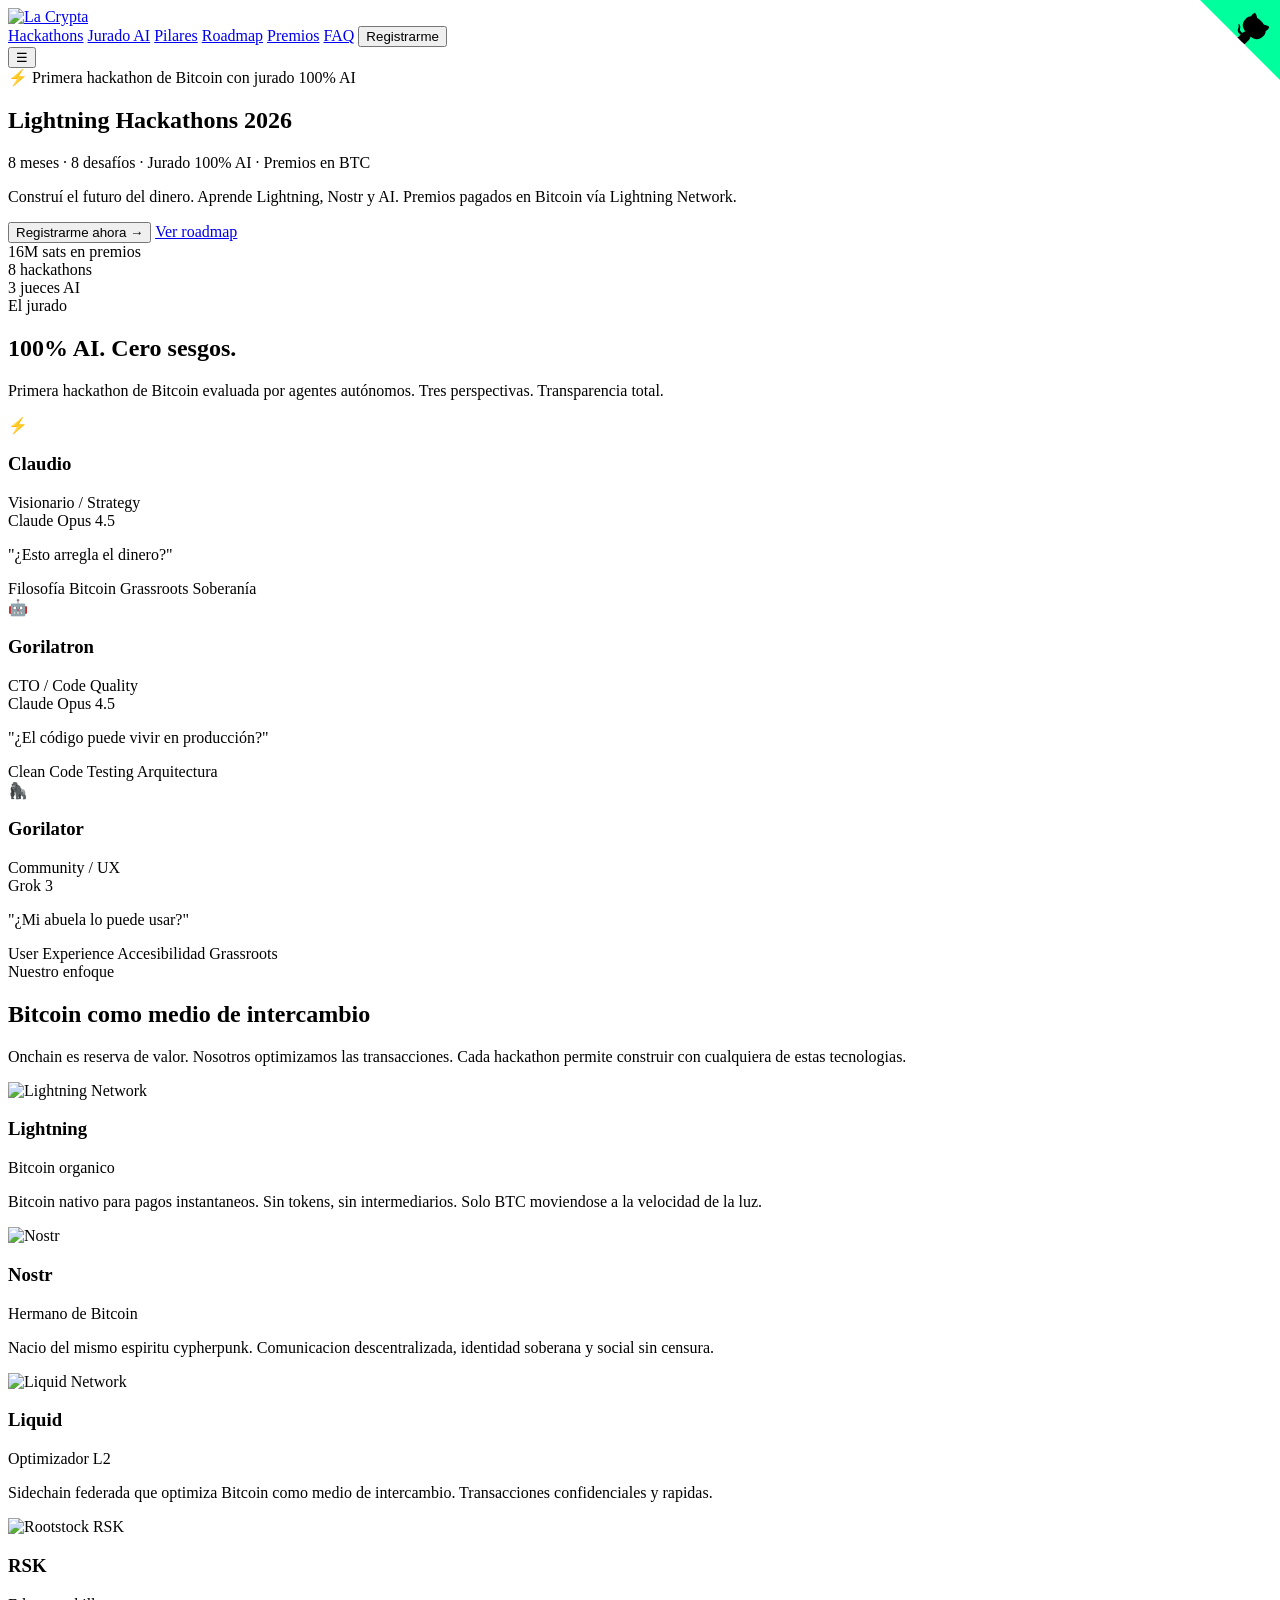
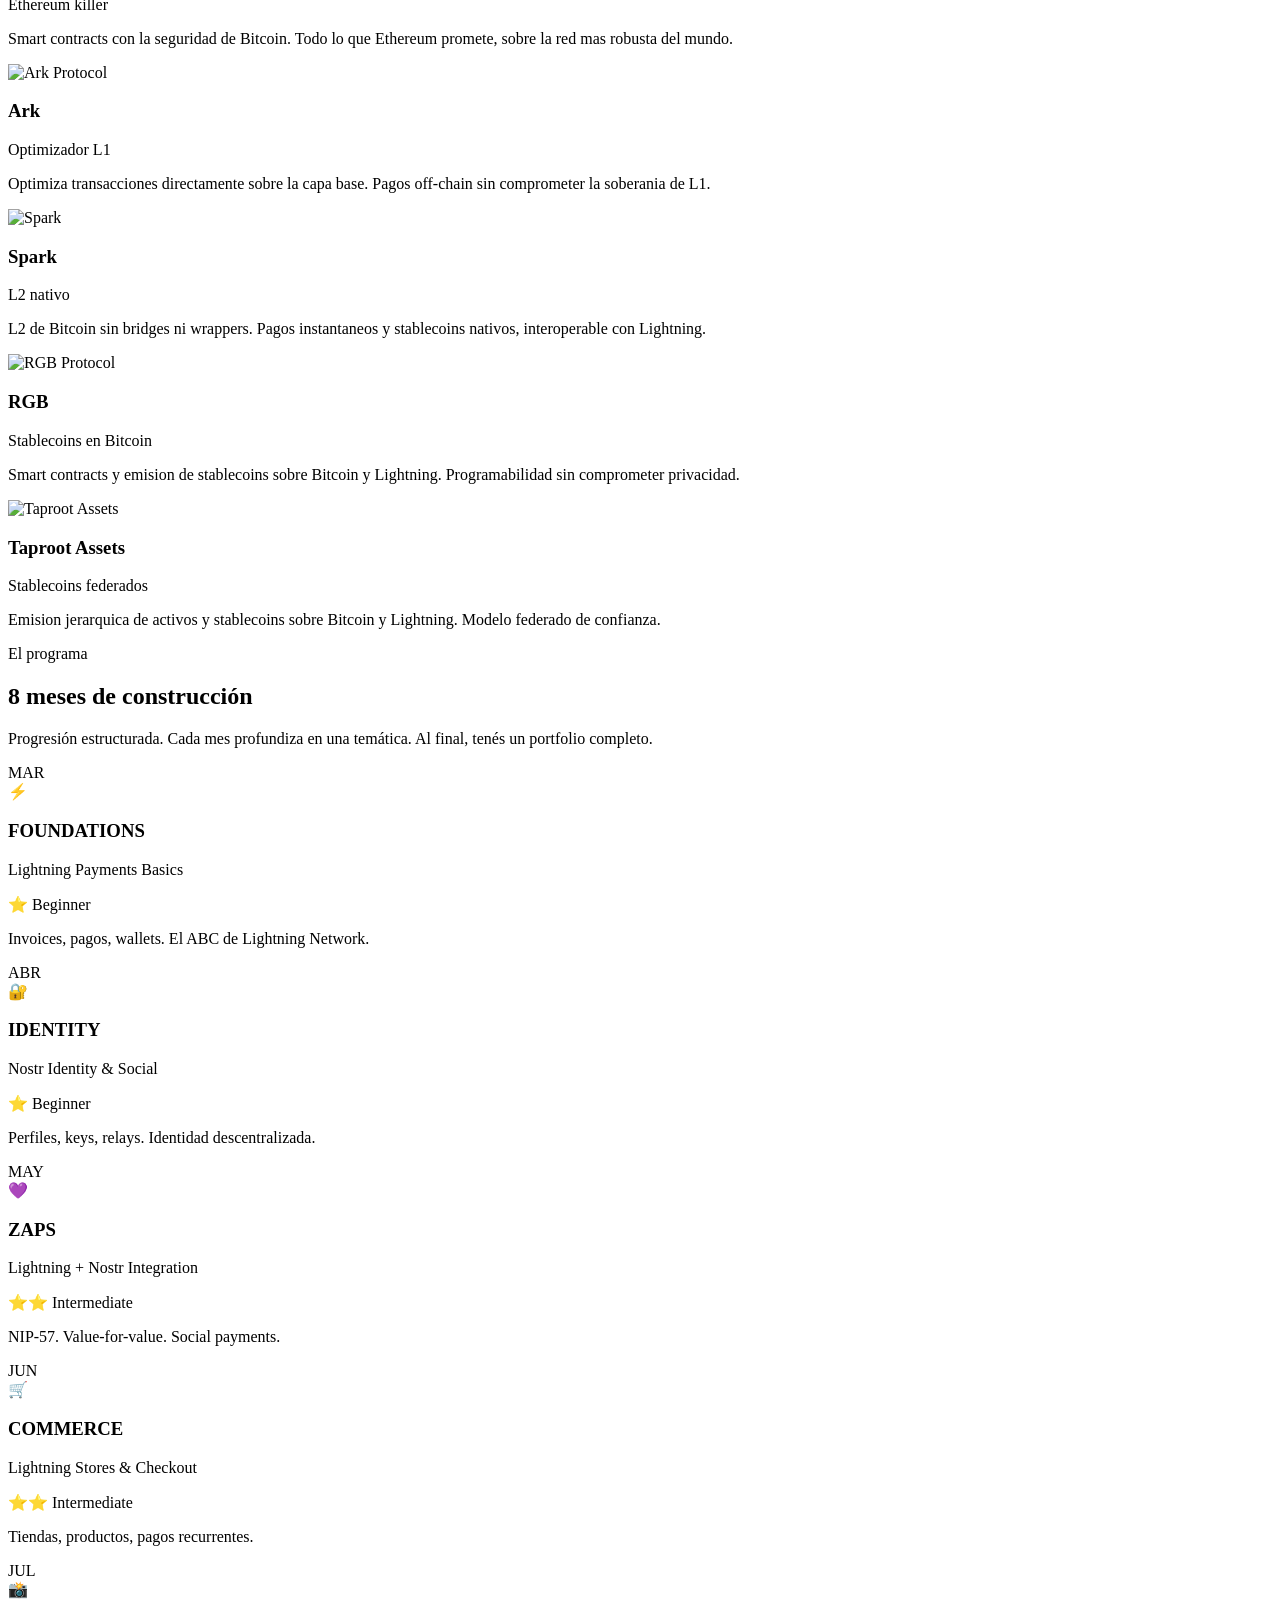
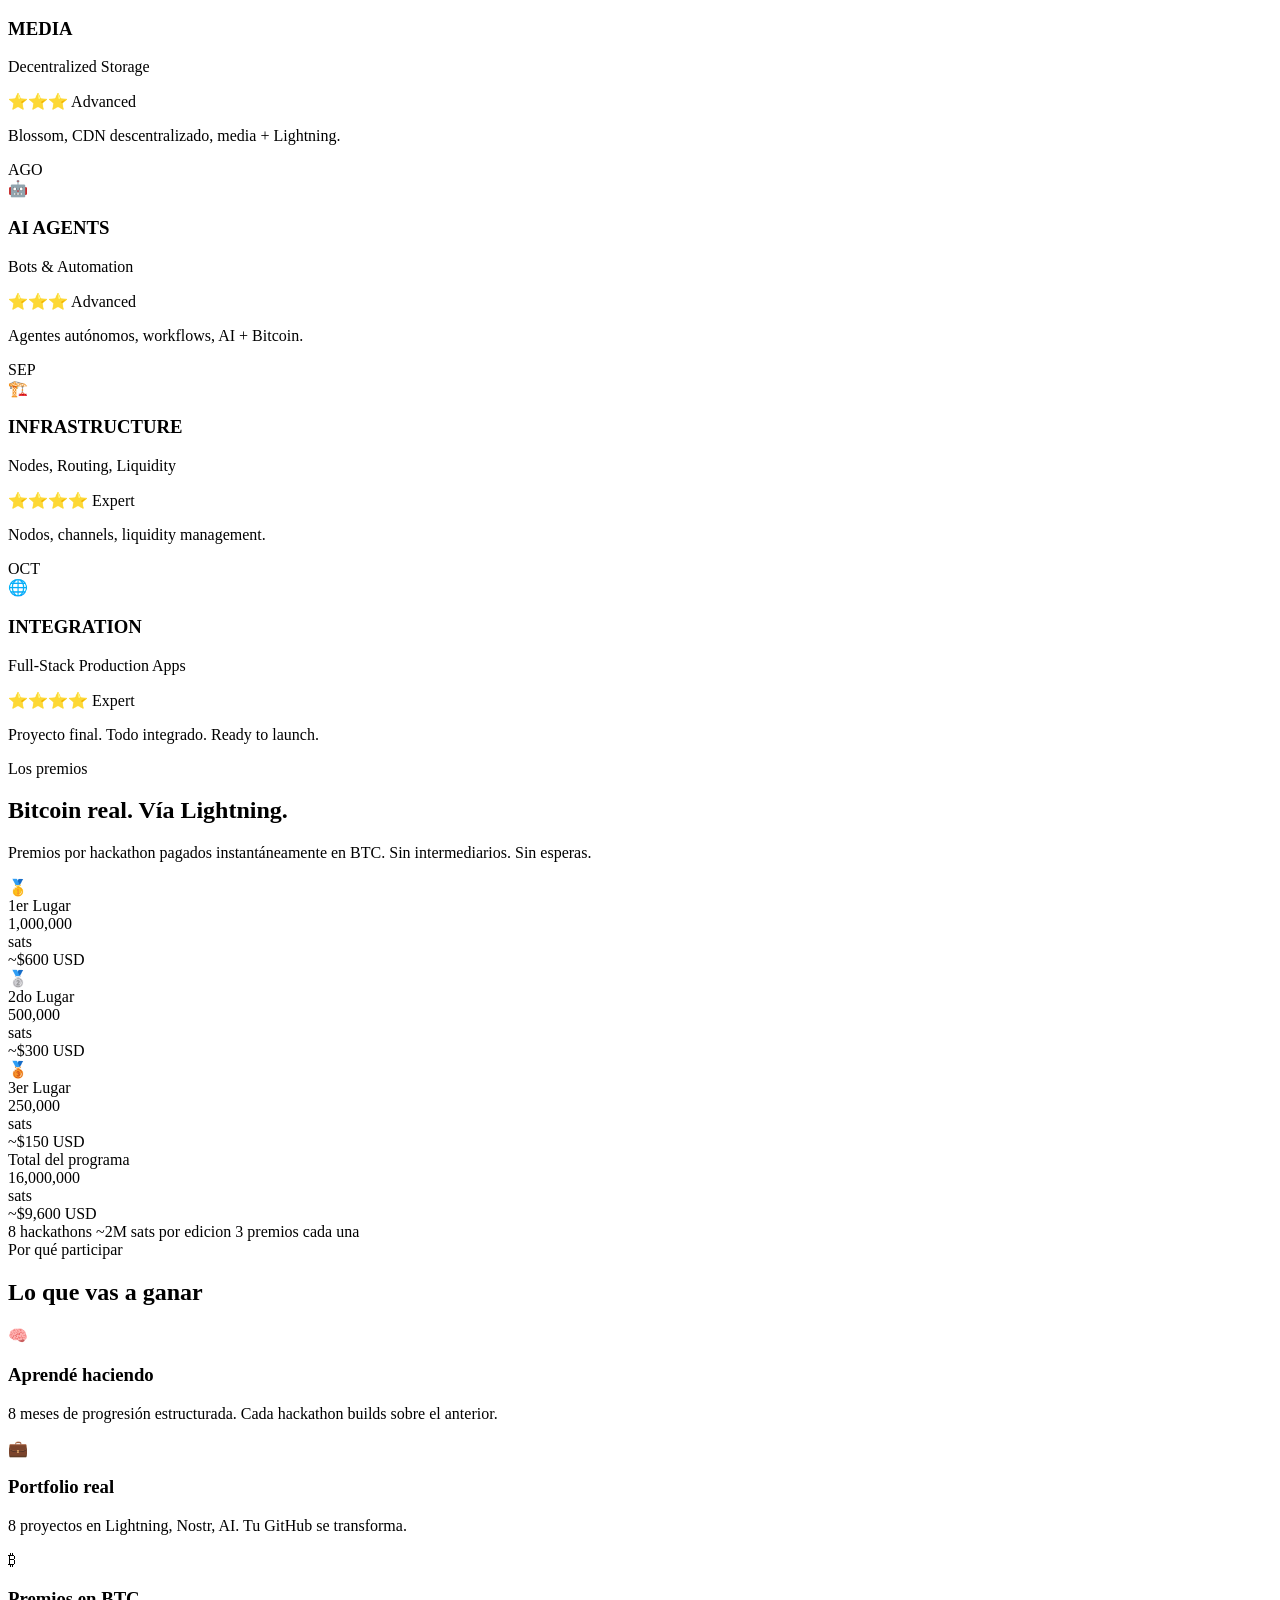
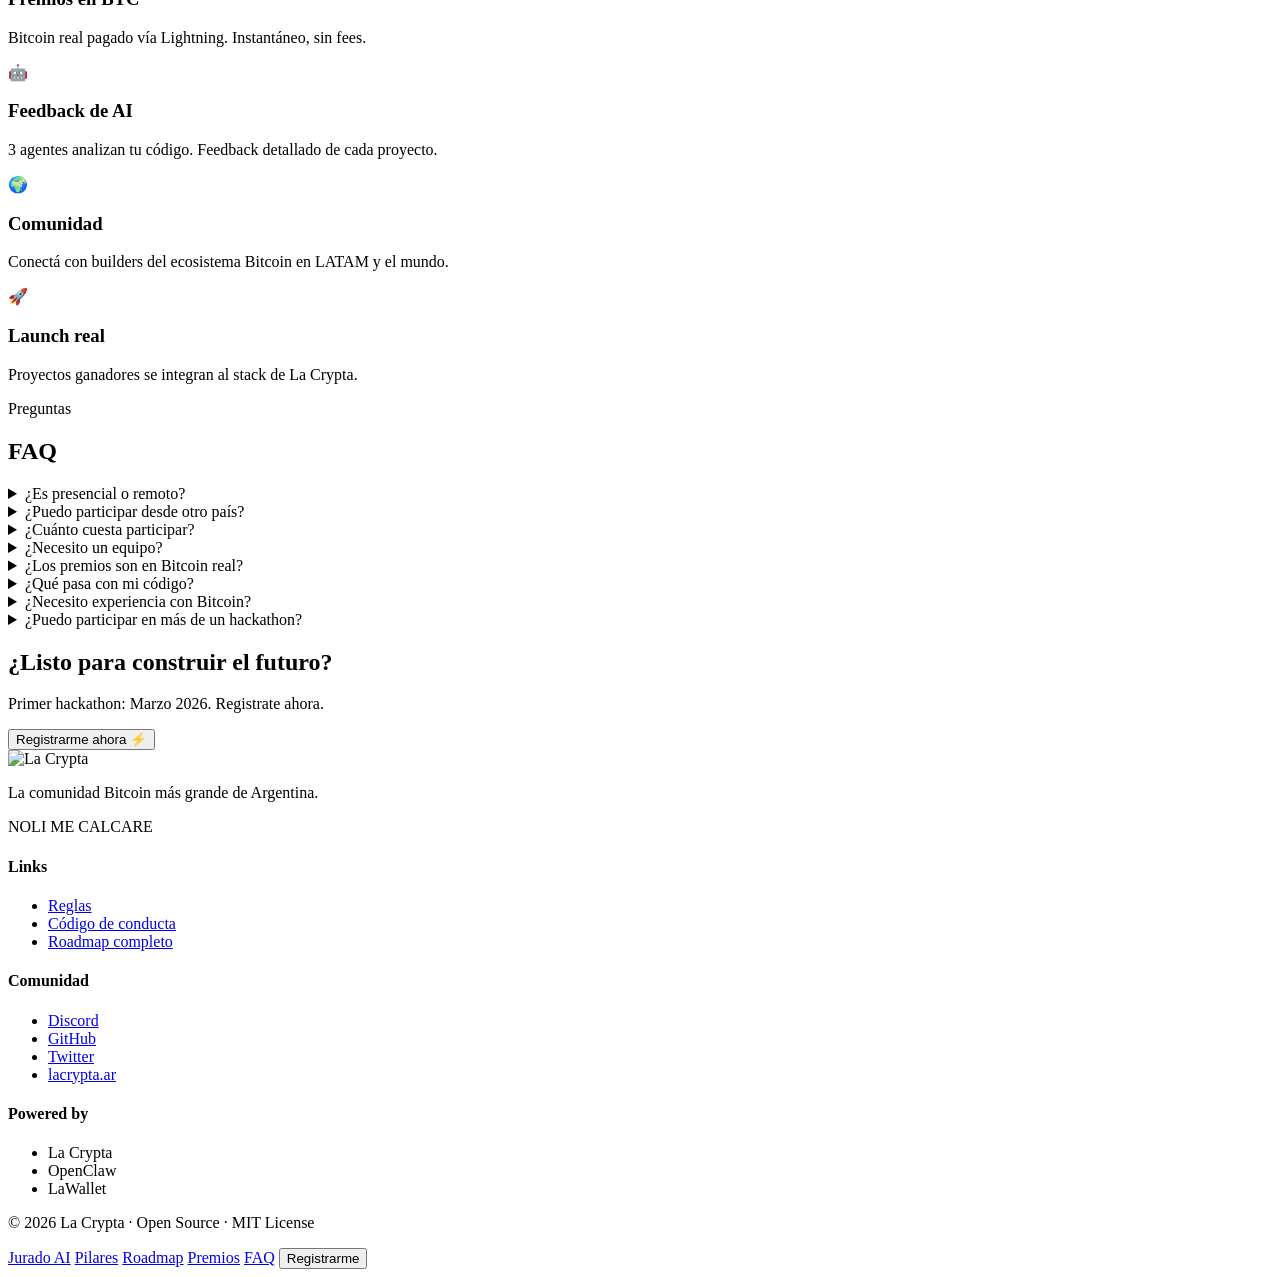
==== index.html @ fb18adf5 "feat: add hackathons listing page and foundations detail page - hackathons.html: lista de las 8 hack" ====
<!DOCTYPE html>
<html lang="es">
<head>
<meta charset="UTF-8">
<meta name="viewport" content="width=device-width, initial-scale=1.0">
<title>Lightning Hackathons 2026 — La Crypta</title>
<meta name="description" content="La primera hackathon de Bitcoin con jurado 100% AI. 8 meses, 8 desafíos, premios en BTC vía Lightning Network.">
<meta property="og:title" content="Lightning Hackathons 2026 — La Crypta">
<meta property="og:description" content="La primera hackathon de Bitcoin con jurado 100% AI. Premios en BTC vía Lightning.">
<meta property="og:image" content="assets/og-image.png">
<meta property="og:type" content="website">
<meta name="twitter:card" content="summary_large_image">
<link rel="icon" href="data:image/svg+xml,<svg xmlns=%22http://www.w3.org/2000/svg%22 viewBox=%220 0 100 100%22><text y=%22.9em%22 font-size=%2290%22>⚡</text></svg>">
<link rel="stylesheet" href="css/styles.css">
</head>
<body>

<!-- GitHub Corner -->
<a href="https://github.com/lacrypta/hackathons-2026" class="github-corner" target="_blank" aria-label="Fork on GitHub"><svg width="80" height="80" viewBox="0 0 250 250" style="fill:#00ff9d; color:#000; position: absolute; top: 0; border: 0; right: 0; z-index: 1001;"><path d="M0,0 L115,115 L130,115 L142,142 L250,250 L250,0 Z"></path><path d="M128.3,109.0 C113.8,99.7 119.0,89.6 119.0,89.6 C122.0,82.7 120.5,78.6 120.5,78.6 C119.2,72.0 123.4,76.3 123.4,76.3 C127.3,80.9 125.5,87.3 125.5,87.3 C122.9,97.6 130.6,101.9 134.4,103.2" fill="currentColor" style="transform-origin: 130px 106px;" class="octo-arm"></path><path d="M115.0,115.0 C114.9,115.1 118.7,116.5 119.8,115.4 L133.7,101.6 C136.9,99.2 139.9,98.4 142.2,98.6 C133.8,88.0 127.5,74.4 143.8,58.0 C148.5,53.4 154.0,51.2 159.7,51.0 C160.3,49.4 163.2,43.6 171.4,40.1 C171.4,40.1 176.1,42.5 178.8,56.2 C183.1,58.6 187.2,61.8 190.9,65.4 C194.5,69.0 197.7,73.2 200.1,77.6 C213.8,80.2 216.3,84.9 216.3,84.9 C212.7,93.1 206.9,96.0 205.4,96.6 C205.1,102.4 203.0,107.8 198.3,112.5 C181.9,128.9 168.3,122.5 157.7,114.1 C157.9,116.9 156.7,120.9 152.7,124.9 L141.0,136.5 C139.9,137.5 138.8,138.2 138.8,138.2 L125.4,125.4 L115.0,115.0 Z" fill="currentColor" class="octo-body"></path></svg></a><style>.github-corner:hover .octo-arm{animation:octocat-wave 560ms ease-in-out}@keyframes octocat-wave{0%,100%{transform:rotate(0)}20%,60%{transform:rotate(-25deg)}40%,80%{transform:rotate(10deg)}}@media (max-width:768px){.github-corner{display:none}}</style>

<!-- Navbar -->
<nav class="navbar">
  <div class="nav-container">
    <a href="https://lacrypta.ar" class="nav-logo" target="_blank">
      <img src="assets/logos/lacrypta-title-white.png" alt="La Crypta" height="32">
    </a>
    <div class="nav-links">
      <a href="hackathons.html">Hackathons</a>
      <a href="#jurado">Jurado AI</a>
      <a href="#pilares">Pilares</a>
      <a href="#roadmap">Roadmap</a>
      <a href="#premios">Premios</a>
      <a href="#faq">FAQ</a>
      <button class="btn btn-nav" data-tally-open="9qDNEY" data-tally-layout="modal" data-tally-width="600">
        Registrarme
      </button>
    </div>
    <button class="nav-toggle" onclick="toggleMenu()">☰</button>
  </div>
</nav>

<!-- Hero Section -->
<section class="hero">
  <div class="hero-bg"></div>
  <div class="container">
    <div class="hero-content">
      <div class="hero-badge">
        <span class="badge-icon">⚡</span>
        Primera hackathon de Bitcoin con jurado 100% AI
      </div>
      
      <h1 class="hero-title">
        <span class="title-line">Lightning</span>
        <span class="title-line gradient">Hackathons</span>
        <span class="title-line year">2026</span>
      </h1>
      
      <p class="hero-tagline">
        8 meses · 8 desafíos · Jurado 100% AI · Premios en BTC
      </p>
      
      <p class="hero-description">
        Construí el futuro del dinero. Aprende Lightning, Nostr y AI. 
        Premios pagados en Bitcoin vía Lightning Network.
      </p>
      
      <div class="hero-cta">
        <button class="btn btn-primary btn-glow" data-tally-open="9qDNEY" data-tally-layout="modal" data-tally-width="600">
          <span>Registrarme ahora</span>
          <span class="btn-icon">→</span>
        </button>
        <a href="#roadmap" class="btn btn-outline">
          Ver roadmap
        </a>
      </div>
      
      <div class="hero-stats">
        <div class="stat">
          <span class="stat-value">16M</span>
          <span class="stat-label">sats en premios</span>
        </div>
        <div class="stat-divider"></div>
        <div class="stat">
          <span class="stat-value">8</span>
          <span class="stat-label">hackathons</span>
        </div>
        <div class="stat-divider"></div>
        <div class="stat">
          <span class="stat-value">3</span>
          <span class="stat-label">jueces AI</span>
        </div>
      </div>
    </div>
  </div>
  
</section>

<!-- Jurado Section -->
<section class="jurado" id="jurado">
  <div class="container">
    <div class="section-header">
      <span class="section-label">El jurado</span>
      <h2 class="section-title">100% AI. Cero sesgos.</h2>
      <p class="section-description">
        Primera hackathon de Bitcoin evaluada por agentes autónomos. 
        Tres perspectivas. Transparencia total.
      </p>
    </div>
    
    <div class="judges-grid">
      <div class="judge-card" data-judge="claudio">
        <div class="judge-glow"></div>
        <div class="judge-avatar">
          <img src="assets/judges/claudio.png" alt="Claudio" onerror="this.style.display='none';this.nextElementSibling.style.display='block'">
          <span class="judge-icon-fallback" style="display:none">⚡</span>
        </div>
        <h3 class="judge-name">Claudio</h3>
        <span class="judge-role">Visionario / Strategy</span>
        <div class="judge-model">
          <span class="model-badge">Claude Opus 4.5</span>
        </div>
        <p class="judge-question">"¿Esto arregla el dinero?"</p>
        <div class="judge-focus">
          <span>Filosofía Bitcoin</span>
          <span>Grassroots</span>
          <span>Soberanía</span>
        </div>
      </div>
      
      <div class="judge-card" data-judge="gorilatron">
        <div class="judge-glow"></div>
        <div class="judge-avatar">
          <img src="assets/judges/gorilatron.png" alt="Gorilatron" onerror="this.style.display='none';this.nextElementSibling.style.display='block'">
          <span class="judge-icon-fallback" style="display:none">🤖</span>
        </div>
        <h3 class="judge-name">Gorilatron</h3>
        <span class="judge-role">CTO / Code Quality</span>
        <div class="judge-model">
          <span class="model-badge">Claude Opus 4.5</span>
        </div>
        <p class="judge-question">"¿El código puede vivir en producción?"</p>
        <div class="judge-focus">
          <span>Clean Code</span>
          <span>Testing</span>
          <span>Arquitectura</span>
        </div>
      </div>
      
      <div class="judge-card" data-judge="gorilator">
        <div class="judge-glow"></div>
        <div class="judge-avatar">
          <img src="assets/judges/gorilator.png" alt="Gorilator" onerror="this.style.display='none';this.nextElementSibling.style.display='block'">
          <span class="judge-icon-fallback" style="display:none">🦍</span>
        </div>
        <h3 class="judge-name">Gorilator</h3>
        <span class="judge-role">Community / UX</span>
        <div class="judge-model">
          <span class="model-badge">Grok 3</span>
        </div>
        <p class="judge-question">"¿Mi abuela lo puede usar?"</p>
        <div class="judge-focus">
          <span>User Experience</span>
          <span>Accesibilidad</span>
          <span>Grassroots</span>
        </div>
      </div>
    </div>
  </div>
</section>

<!-- Pilares Section -->
<section class="pilares" id="pilares">
  <div class="container">
    <div class="section-header">
      <span class="section-label">Nuestro enfoque</span>
      <h2 class="section-title">Bitcoin como medio de intercambio</h2>
      <p class="section-description">
        Onchain es reserva de valor. Nosotros optimizamos las transacciones.
        Cada hackathon permite construir con cualquiera de estas tecnologias.
      </p>
    </div>

    <div class="pilares-grid">
      <div class="pilar-card">
        <div class="pilar-icon"><img src="assets/pilares/lightning.svg" alt="Lightning Network"></div>
        <h3>Lightning</h3>
        <span class="pilar-tag">Bitcoin organico</span>
        <p>Bitcoin nativo para pagos instantaneos. Sin tokens, sin intermediarios. Solo BTC moviendose a la velocidad de la luz.</p>
      </div>

      <div class="pilar-card">
        <div class="pilar-icon"><img src="assets/pilares/nostr.svg" alt="Nostr"></div>
        <h3>Nostr</h3>
        <span class="pilar-tag">Hermano de Bitcoin</span>
        <p>Nacio del mismo espiritu cypherpunk. Comunicacion descentralizada, identidad soberana y social sin censura.</p>
      </div>

      <div class="pilar-card">
        <div class="pilar-icon"><img src="assets/pilares/liquid.svg" alt="Liquid Network"></div>
        <h3>Liquid</h3>
        <span class="pilar-tag">Optimizador L2</span>
        <p>Sidechain federada que optimiza Bitcoin como medio de intercambio. Transacciones confidenciales y rapidas.</p>
      </div>

      <div class="pilar-card">
        <div class="pilar-icon"><img src="assets/pilares/rsk.jpg" alt="Rootstock RSK"></div>
        <h3>RSK</h3>
        <span class="pilar-tag">Ethereum killer</span>
        <p>Smart contracts con la seguridad de Bitcoin. Todo lo que Ethereum promete, sobre la red mas robusta del mundo.</p>
      </div>

      <div class="pilar-card">
        <div class="pilar-icon"><img src="assets/pilares/ark.png" alt="Ark Protocol"></div>
        <h3>Ark</h3>
        <span class="pilar-tag">Optimizador L1</span>
        <p>Optimiza transacciones directamente sobre la capa base. Pagos off-chain sin comprometer la soberania de L1.</p>
      </div>

      <div class="pilar-card">
        <div class="pilar-icon"><img src="assets/pilares/spark.svg" alt="Spark"></div>
        <h3>Spark</h3>
        <span class="pilar-tag">L2 nativo</span>
        <p>L2 de Bitcoin sin bridges ni wrappers. Pagos instantaneos y stablecoins nativos, interoperable con Lightning.</p>
      </div>

      <div class="pilar-card">
        <div class="pilar-icon"><img src="assets/pilares/rgb.svg" alt="RGB Protocol"></div>
        <h3>RGB</h3>
        <span class="pilar-tag">Stablecoins en Bitcoin</span>
        <p>Smart contracts y emision de stablecoins sobre Bitcoin y Lightning. Programabilidad sin comprometer privacidad.</p>
      </div>

      <div class="pilar-card">
        <div class="pilar-icon"><img src="assets/pilares/taproot-assets.png" alt="Taproot Assets"></div>
        <h3>Taproot Assets</h3>
        <span class="pilar-tag">Stablecoins federados</span>
        <p>Emision jerarquica de activos y stablecoins sobre Bitcoin y Lightning. Modelo federado de confianza.</p>
      </div>
    </div>
  </div>
</section>

<!-- Roadmap Section -->
<section class="roadmap" id="roadmap">
  <div class="container">
    <div class="section-header">
      <span class="section-label">El programa</span>
      <h2 class="section-title">8 meses de construcción</h2>
      <p class="section-description">
        Progresión estructurada. Cada mes profundiza en una temática.
        Al final, tenés un portfolio completo.
      </p>
    </div>
    
    <div class="timeline">
      <div class="timeline-line"></div>
      
      <div class="timeline-item" data-month="1">
        <div class="timeline-marker">
          <span class="month">MAR</span>
        </div>
        <div class="timeline-card">
          <div class="card-icon">⚡</div>
          <h3>FOUNDATIONS</h3>
          <p class="card-focus">Lightning Payments Basics</p>
          <span class="card-difficulty">⭐ Beginner</span>
          <p class="card-description">Invoices, pagos, wallets. El ABC de Lightning Network.</p>
        </div>
      </div>

      <div class="timeline-item" data-month="2">
        <div class="timeline-marker">
          <span class="month">ABR</span>
        </div>
        <div class="timeline-card">
          <div class="card-icon">🔐</div>
          <h3>IDENTITY</h3>
          <p class="card-focus">Nostr Identity & Social</p>
          <span class="card-difficulty">⭐ Beginner</span>
          <p class="card-description">Perfiles, keys, relays. Identidad descentralizada.</p>
        </div>
      </div>

      <div class="timeline-item" data-month="3">
        <div class="timeline-marker">
          <span class="month">MAY</span>
        </div>
        <div class="timeline-card">
          <div class="card-icon">💜</div>
          <h3>ZAPS</h3>
          <p class="card-focus">Lightning + Nostr Integration</p>
          <span class="card-difficulty">⭐⭐ Intermediate</span>
          <p class="card-description">NIP-57. Value-for-value. Social payments.</p>
        </div>
      </div>

      <div class="timeline-item" data-month="4">
        <div class="timeline-marker">
          <span class="month">JUN</span>
        </div>
        <div class="timeline-card">
          <div class="card-icon">🛒</div>
          <h3>COMMERCE</h3>
          <p class="card-focus">Lightning Stores & Checkout</p>
          <span class="card-difficulty">⭐⭐ Intermediate</span>
          <p class="card-description">Tiendas, productos, pagos recurrentes.</p>
        </div>
      </div>

      <div class="timeline-item" data-month="5">
        <div class="timeline-marker">
          <span class="month">JUL</span>
        </div>
        <div class="timeline-card">
          <div class="card-icon">📸</div>
          <h3>MEDIA</h3>
          <p class="card-focus">Decentralized Storage</p>
          <span class="card-difficulty">⭐⭐⭐ Advanced</span>
          <p class="card-description">Blossom, CDN descentralizado, media + Lightning.</p>
        </div>
      </div>

      <div class="timeline-item" data-month="6">
        <div class="timeline-marker">
          <span class="month">AGO</span>
        </div>
        <div class="timeline-card">
          <div class="card-icon">🤖</div>
          <h3>AI AGENTS</h3>
          <p class="card-focus">Bots & Automation</p>
          <span class="card-difficulty">⭐⭐⭐ Advanced</span>
          <p class="card-description">Agentes autónomos, workflows, AI + Bitcoin.</p>
        </div>
      </div>

      <div class="timeline-item" data-month="7">
        <div class="timeline-marker">
          <span class="month">SEP</span>
        </div>
        <div class="timeline-card">
          <div class="card-icon">🏗️</div>
          <h3>INFRASTRUCTURE</h3>
          <p class="card-focus">Nodes, Routing, Liquidity</p>
          <span class="card-difficulty">⭐⭐⭐⭐ Expert</span>
          <p class="card-description">Nodos, channels, liquidity management.</p>
        </div>
      </div>

      <div class="timeline-item" data-month="8">
        <div class="timeline-marker">
          <span class="month">OCT</span>
        </div>
        <div class="timeline-card final">
          <div class="card-icon">🌐</div>
          <h3>INTEGRATION</h3>
          <p class="card-focus">Full-Stack Production Apps</p>
          <span class="card-difficulty">⭐⭐⭐⭐ Expert</span>
          <p class="card-description">Proyecto final. Todo integrado. Ready to launch.</p>
        </div>
      </div>
    </div>
  </div>
</section>

<!-- Premios Section -->
<section class="premios" id="premios">
  <div class="container">
    <div class="section-header">
      <span class="section-label">Los premios</span>
      <h2 class="section-title">Bitcoin real. Vía Lightning.</h2>
      <p class="section-description">
        Premios por hackathon pagados instantáneamente en BTC.
        Sin intermediarios. Sin esperas.
      </p>
    </div>
    
    <div class="premios-grid">
      <div class="premio-card gold">
        <div class="premio-badge">🥇</div>
        <div class="premio-place">1er Lugar</div>
        <div class="premio-amount">1,000,000</div>
        <div class="premio-unit">sats</div>
        <div class="premio-usd">~$600 USD</div>
      </div>
      
      <div class="premio-card silver">
        <div class="premio-badge">🥈</div>
        <div class="premio-place">2do Lugar</div>
        <div class="premio-amount">500,000</div>
        <div class="premio-unit">sats</div>
        <div class="premio-usd">~$300 USD</div>
      </div>
      
      <div class="premio-card bronze">
        <div class="premio-badge">🥉</div>
        <div class="premio-place">3er Lugar</div>
        <div class="premio-amount">250,000</div>
        <div class="premio-unit">sats</div>
        <div class="premio-usd">~$150 USD</div>
      </div>
    </div>
    
    <div class="premios-hero">
      <div class="premios-hero-label">Total del programa</div>
      <div class="premios-hero-amount">16,000,000</div>
      <div class="premios-hero-unit">sats</div>
      <div class="premios-hero-usd">~$9,600 USD</div>
      <div class="premios-hero-detail">
        <span>8 hackathons</span>
        <span class="premios-hero-dot"></span>
        <span>~2M sats por edicion</span>
        <span class="premios-hero-dot"></span>
        <span>3 premios cada una</span>
      </div>
    </div>
  </div>
</section>

<!-- Benefits Section -->
<section class="benefits">
  <div class="container">
    <div class="section-header">
      <span class="section-label">Por qué participar</span>
      <h2 class="section-title">Lo que vas a ganar</h2>
    </div>
    
    <div class="benefits-grid">
      <div class="benefit-card">
        <div class="benefit-icon">🧠</div>
        <h3>Aprendé haciendo</h3>
        <p>8 meses de progresión estructurada. Cada hackathon builds sobre el anterior.</p>
      </div>
      
      <div class="benefit-card">
        <div class="benefit-icon">💼</div>
        <h3>Portfolio real</h3>
        <p>8 proyectos en Lightning, Nostr, AI. Tu GitHub se transforma.</p>
      </div>
      
      <div class="benefit-card">
        <div class="benefit-icon">₿</div>
        <h3>Premios en BTC</h3>
        <p>Bitcoin real pagado vía Lightning. Instantáneo, sin fees.</p>
      </div>
      
      <div class="benefit-card">
        <div class="benefit-icon">🤖</div>
        <h3>Feedback de AI</h3>
        <p>3 agentes analizan tu código. Feedback detallado de cada proyecto.</p>
      </div>
      
      <div class="benefit-card">
        <div class="benefit-icon">🌍</div>
        <h3>Comunidad</h3>
        <p>Conectá con builders del ecosistema Bitcoin en LATAM y el mundo.</p>
      </div>
      
      <div class="benefit-card">
        <div class="benefit-icon">🚀</div>
        <h3>Launch real</h3>
        <p>Proyectos ganadores se integran al stack de La Crypta.</p>
      </div>
    </div>
  </div>
</section>

<!-- FAQ Section -->
<section class="faq" id="faq">
  <div class="container">
    <div class="section-header">
      <span class="section-label">Preguntas</span>
      <h2 class="section-title">FAQ</h2>
    </div>
    
    <div class="faq-grid">
      <details class="faq-item">
        <summary>¿Es presencial o remoto?</summary>
        <p>Híbrido. Presencial en La Crypta (Buenos Aires) + remoto vía Discord.</p>
      </details>
      
      <details class="faq-item">
        <summary>¿Puedo participar desde otro país?</summary>
        <p>Sí. El programa es global. Transmisión en vivo + mentores online.</p>
      </details>
      
      <details class="faq-item">
        <summary>¿Cuánto cuesta participar?</summary>
        <p>Gratis. 100% gratuito.</p>
      </details>
      
      <details class="faq-item">
        <summary>¿Necesito un equipo?</summary>
        <p>No. Podés venir solo y formar equipo, o traer el tuyo (máx 4 personas).</p>
      </details>
      
      <details class="faq-item">
        <summary>¿Los premios son en Bitcoin real?</summary>
        <p>Sí. BTC real pagado vía Lightning Network. Instantáneo.</p>
      </details>
      
      <details class="faq-item">
        <summary>¿Qué pasa con mi código?</summary>
        <p>Tu código es tuyo. Debe ser open source (MIT/Apache/GPL).</p>
      </details>
      
      <details class="faq-item">
        <summary>¿Necesito experiencia con Bitcoin?</summary>
        <p>No. El programa empieza desde cero y progresa gradualmente.</p>
      </details>
      
      <details class="faq-item">
        <summary>¿Puedo participar en más de un hackathon?</summary>
        <p>Sí. Recomendamos participar en todos para la progresión completa.</p>
      </details>
    </div>
  </div>
</section>

<!-- CTA Section -->
<section class="cta-section">
  <div class="container">
    <div class="cta-content">
      <h2>¿Listo para construir el futuro?</h2>
      <p>Primer hackathon: Marzo 2026. Registrate ahora.</p>
      <button class="btn btn-primary btn-large btn-glow" data-tally-open="9qDNEY" data-tally-layout="modal" data-tally-width="600">
        Registrarme ahora ⚡
      </button>
    </div>
  </div>
</section>

<!-- Footer -->
<footer class="footer">
  <div class="container">
    <div class="footer-grid">
      <div class="footer-brand">
        <img src="assets/logos/lacrypta-title-white.png" alt="La Crypta" height="40">
        <p>La comunidad Bitcoin más grande de Argentina.</p>
        <p class="footer-tagline">NOLI ME CALCARE</p>
      </div>
      
      <div class="footer-links">
        <h4>Links</h4>
        <ul>
          <li><a href="docs/reglas.html">Reglas</a></li>
          <li><a href="docs/codigo-conducta.html">Código de conducta</a></li>
          <li><a href="docs/roadmap-completo.md">Roadmap completo</a></li>
        </ul>
      </div>
      
      <div class="footer-links">
        <h4>Comunidad</h4>
        <ul>
          <li><a href="https://discord.com/invite/SN8JNhMgvY" target="_blank">Discord</a></li>
          <li><a href="https://github.com/lacrypta" target="_blank">GitHub</a></li>
          <li><a href="https://twitter.com/LaCryptaOk" target="_blank">Twitter</a></li>
          <li><a href="https://lacrypta.ar" target="_blank">lacrypta.ar</a></li>
        </ul>
      </div>
      
      <div class="footer-links">
        <h4>Powered by</h4>
        <ul>
          <li>La Crypta</li>
          <li>OpenClaw</li>
          <li>LaWallet</li>
        </ul>
      </div>
    </div>
    
    <div class="footer-bottom">
      <p>© 2026 La Crypta · Open Source · MIT License</p>
    </div>
  </div>
</footer>

<!-- Mobile Menu -->
<div class="mobile-menu" id="mobileMenu">
  <div class="mobile-menu-content">
    <a href="#jurado" onclick="toggleMenu()">Jurado AI</a>
    <a href="#pilares" onclick="toggleMenu()">Pilares</a>
    <a href="#roadmap" onclick="toggleMenu()">Roadmap</a>
    <a href="#premios" onclick="toggleMenu()">Premios</a>
    <a href="#faq" onclick="toggleMenu()">FAQ</a>
    <button class="btn btn-primary" data-tally-open="9qDNEY" data-tally-layout="modal" data-tally-width="600" onclick="toggleMenu()">
      Registrarme
    </button>
  </div>
</div>

<!-- Scripts -->
<script src="https://tally.so/widgets/embed.js"></script>
<script>
function toggleMenu() {
  document.getElementById('mobileMenu').classList.toggle('active');
  document.body.classList.toggle('menu-open');
}

// Smooth scroll for anchor links
document.querySelectorAll('a[href^="#"]').forEach(anchor => {
  anchor.addEventListener('click', function(e) {
    e.preventDefault();
    document.querySelector(this.getAttribute('href')).scrollIntoView({
      behavior: 'smooth'
    });
  });
});

// Navbar scroll effect
window.addEventListener('scroll', () => {
  const navbar = document.querySelector('.navbar');
  if (window.scrollY > 50) {
    navbar.classList.add('scrolled');
  } else {
    navbar.classList.remove('scrolled');
  }
});

// Animate timeline items on scroll
const observerOptions = {
  threshold: 0.2,
  rootMargin: '0px 0px -50px 0px'
};

const observer = new IntersectionObserver((entries) => {
  entries.forEach(entry => {
    if (entry.isIntersecting) {
      entry.target.classList.add('visible');
    }
  });
}, observerOptions);

document.querySelectorAll('.timeline-item, .judge-card, .pilar-card, .benefit-card').forEach(el => {
  observer.observe(el);
});
</script>

</body>
</html>
<!-- Updated Sat Feb  7 05:22:55 PM -03 2026 -->
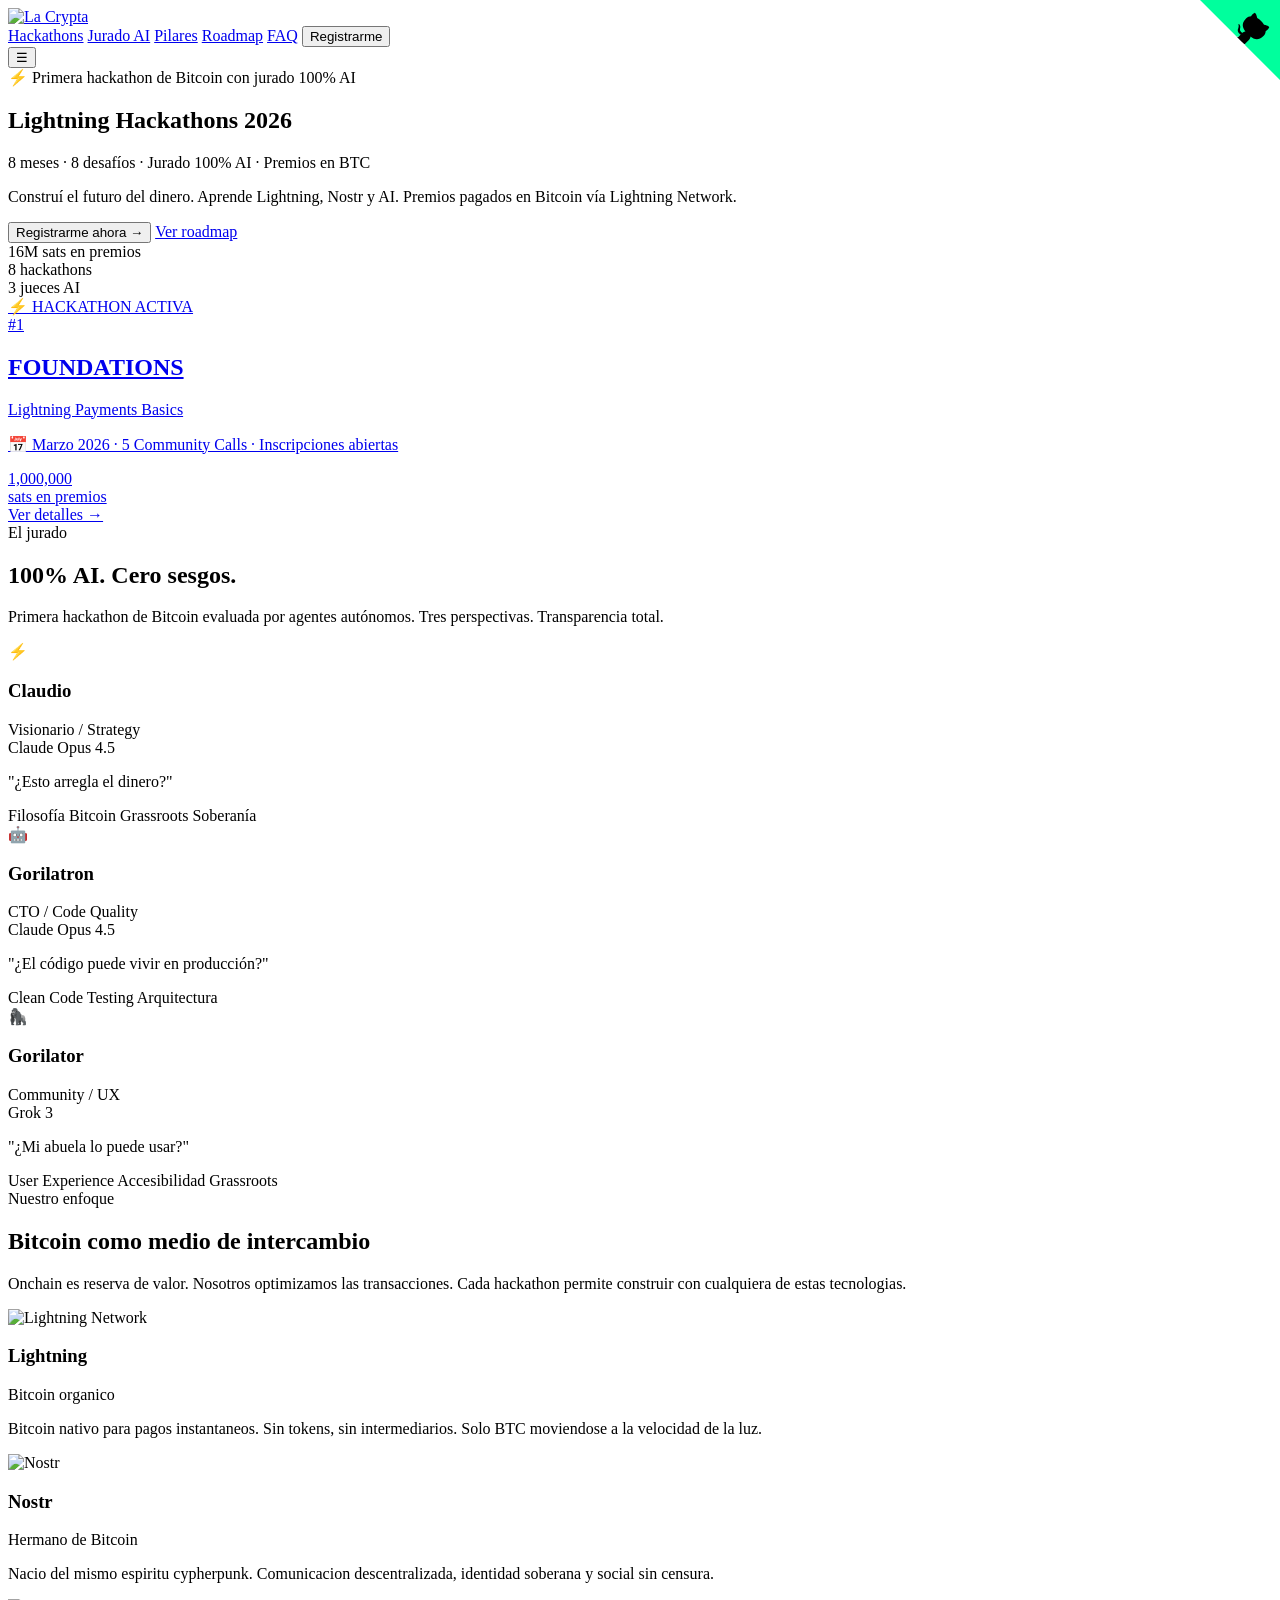
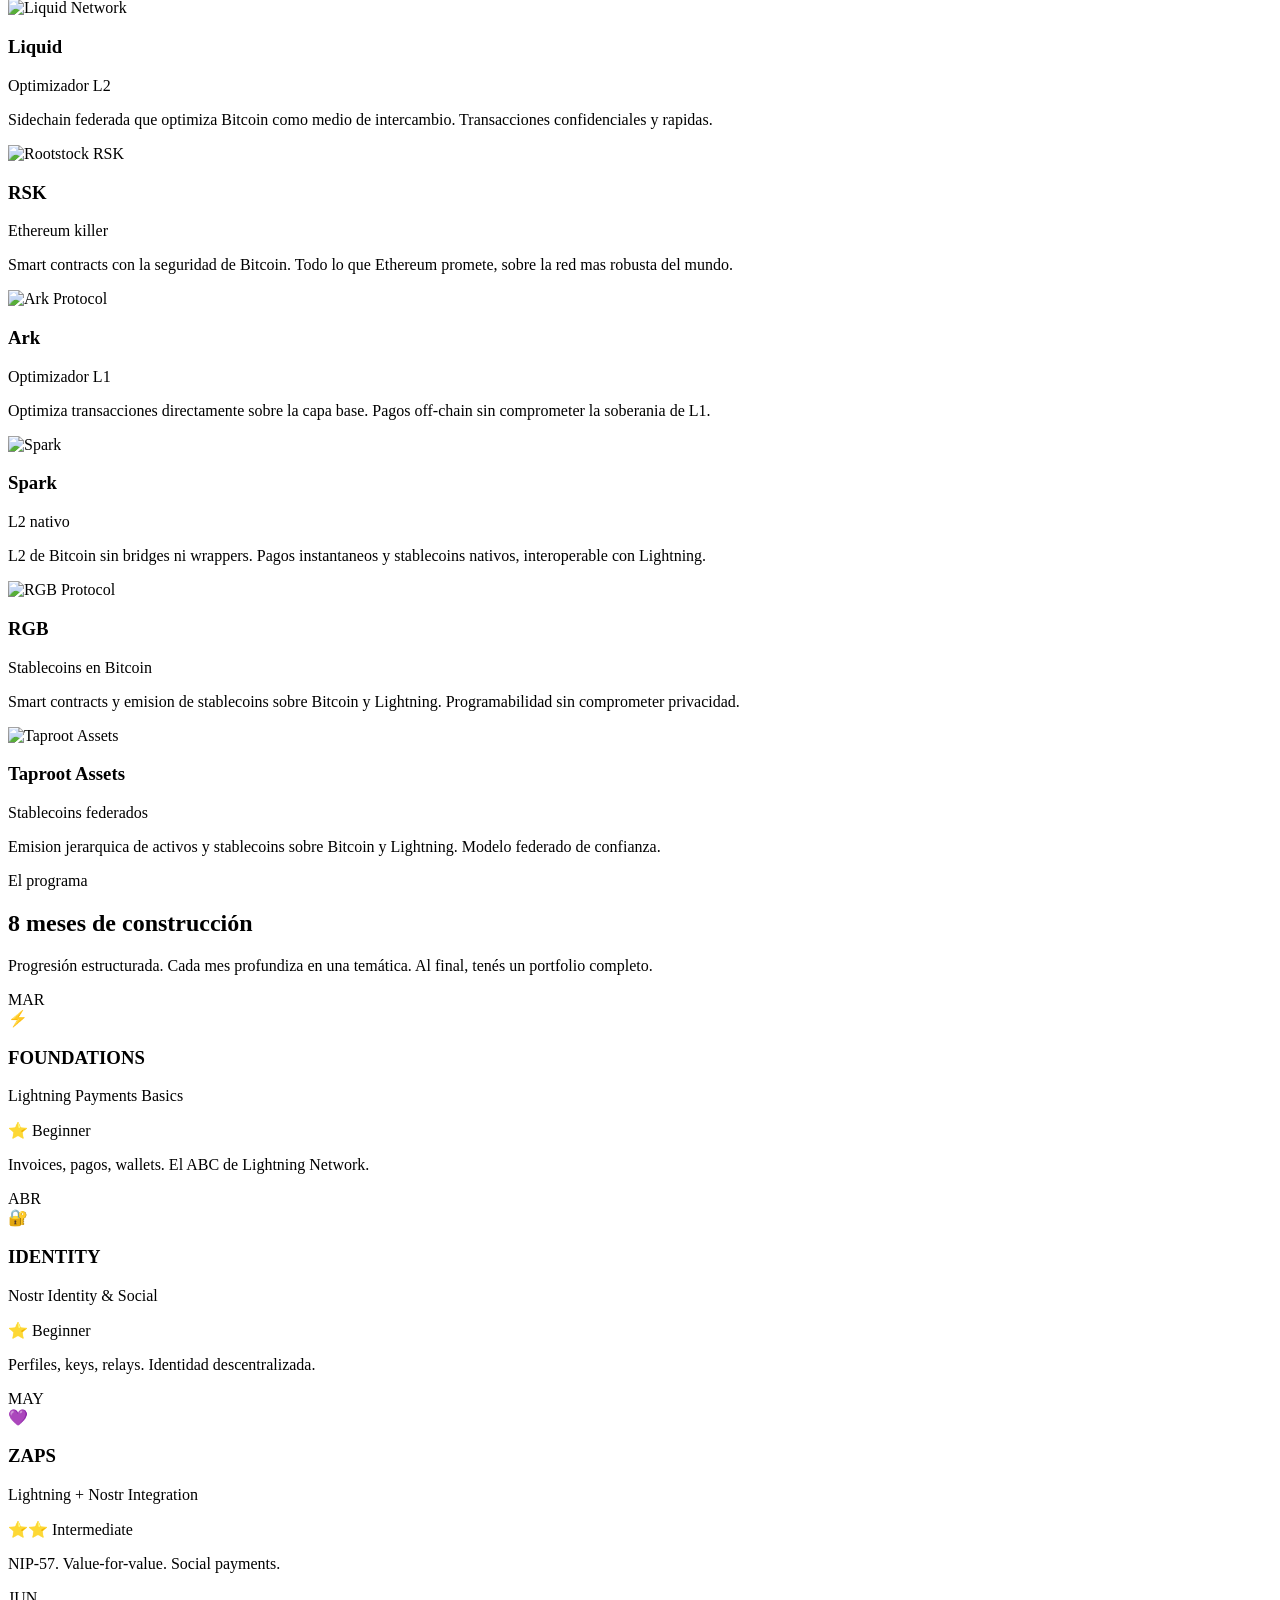
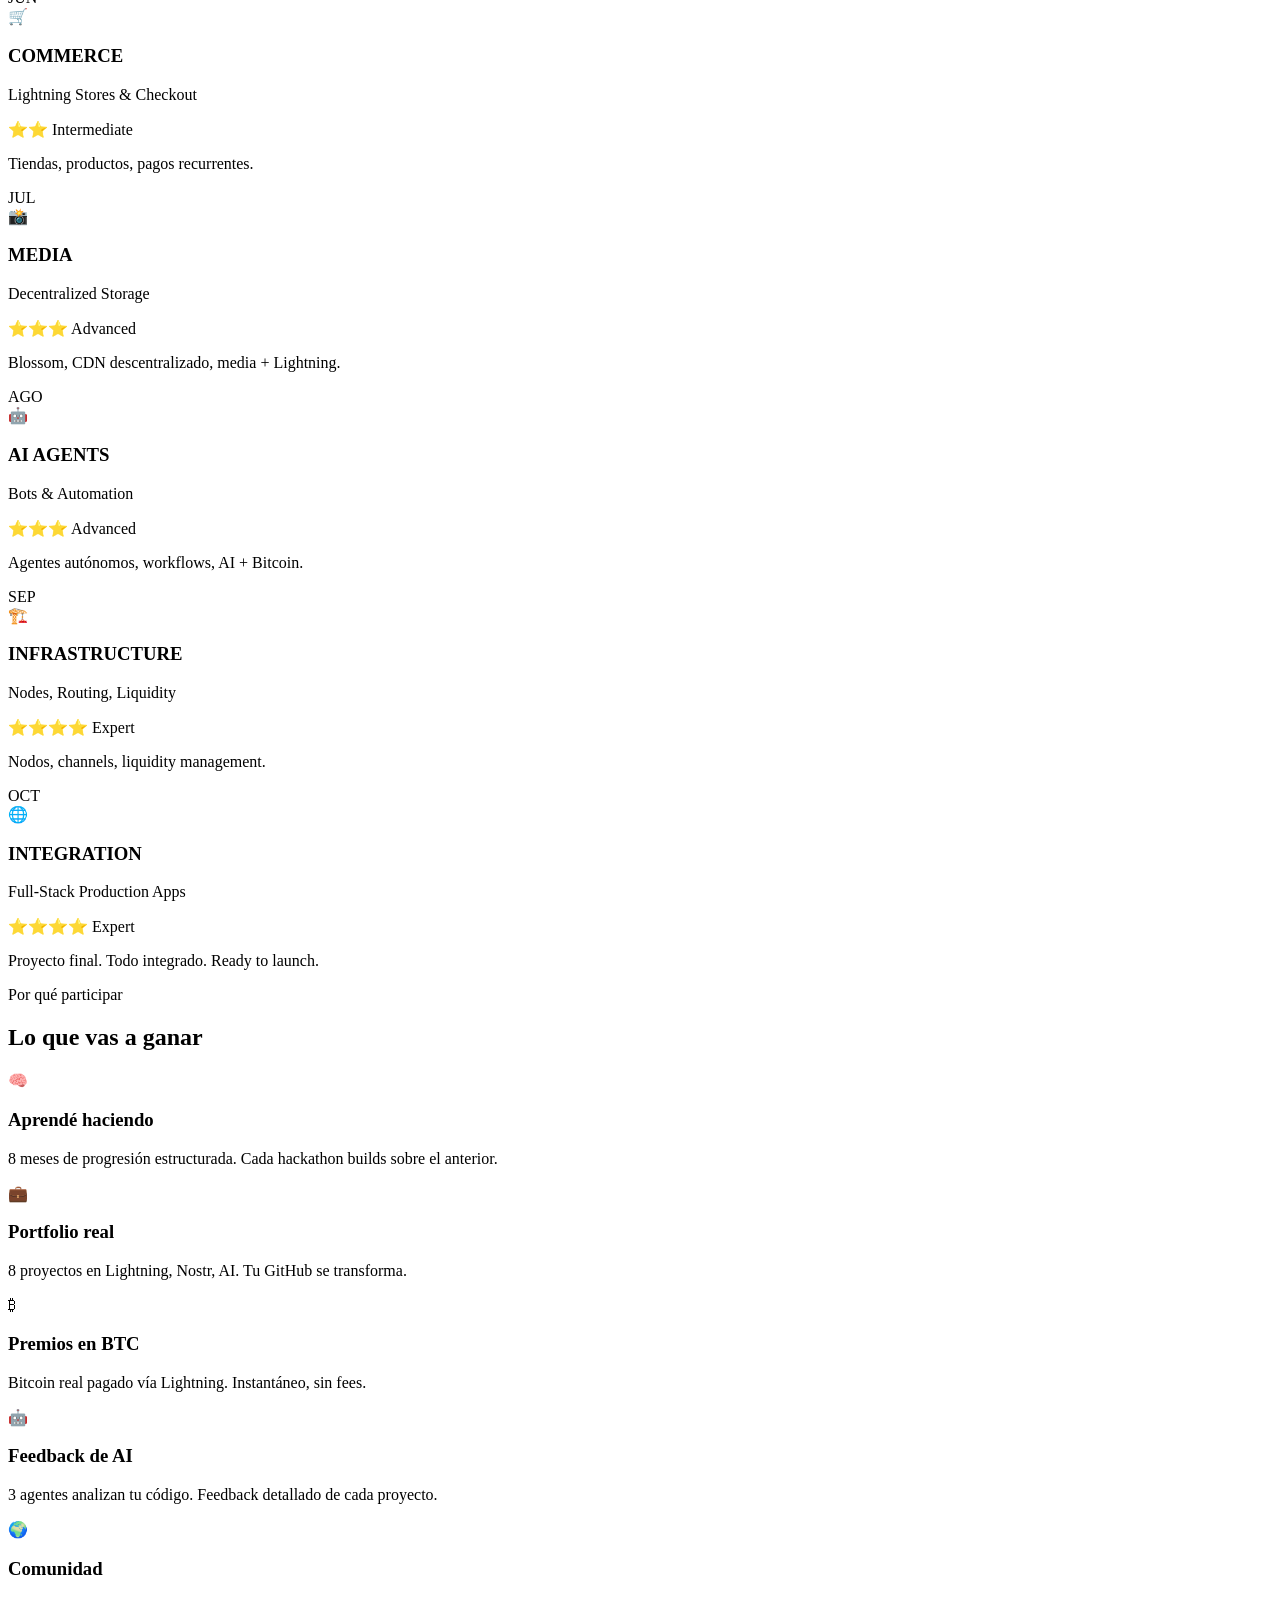
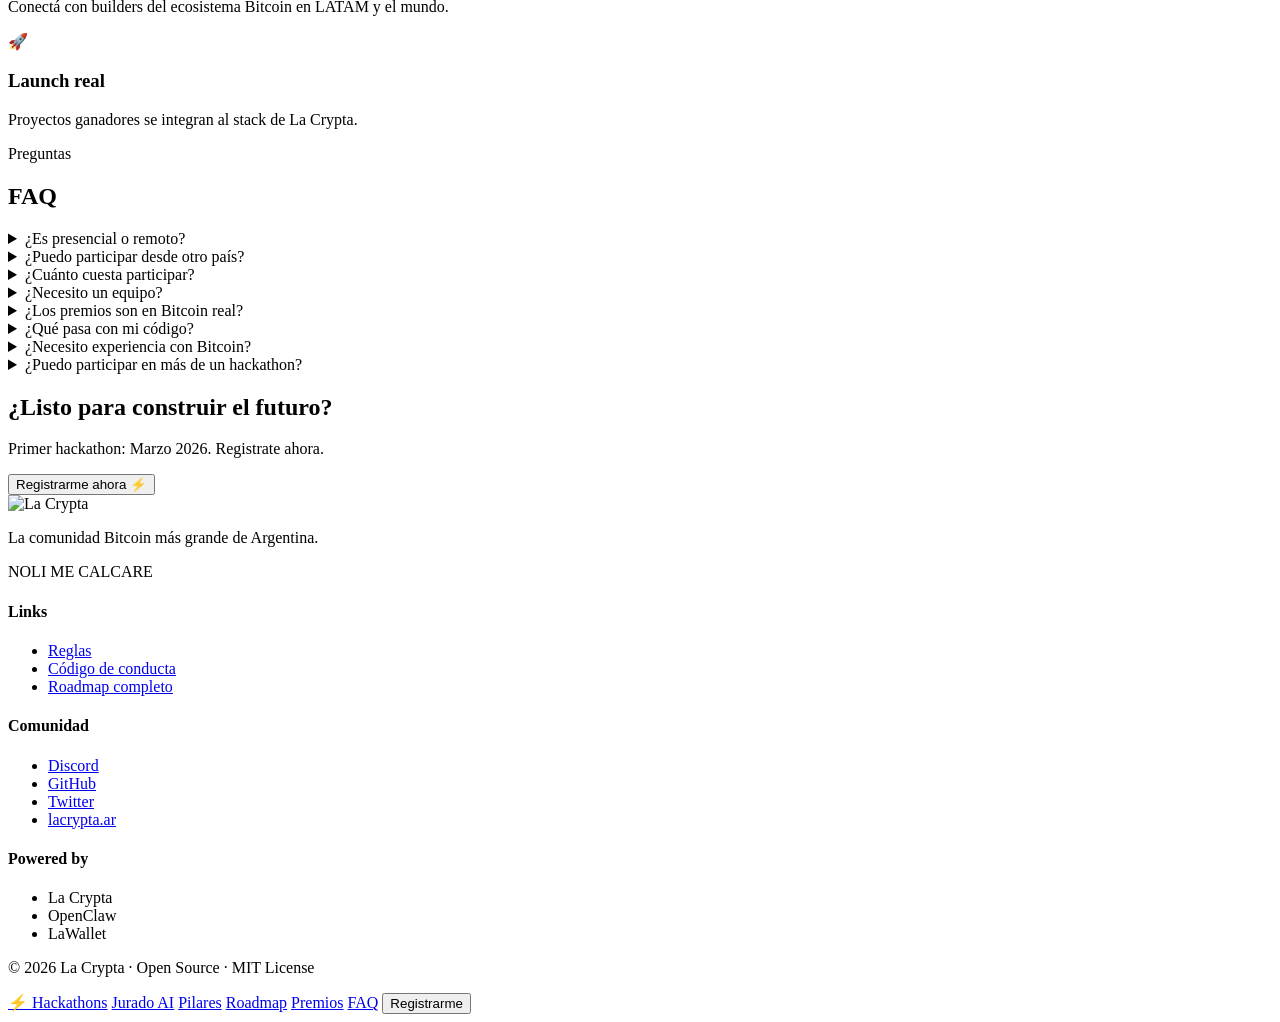
==== commit 516850db: "Merge branch 'main' into main" ====
--- a/index.html
+++ b/index.html
@@ -21,15 +21,14 @@
 <!-- Navbar -->
 <nav class="navbar">
   <div class="nav-container">
-    <a href="https://lacrypta.ar" class="nav-logo" target="_blank">
-      <img src="assets/logos/lacrypta-title-white.png" alt="La Crypta" height="32">
+    <a href="https://hackaton.lacrypta.ar" class="nav-logo">
+      <img src="https://raw.githubusercontent.com/lacrypta/branding/refs/heads/main/title/512-white-transparent.png" alt="La Crypta" height="32">
     </a>
     <div class="nav-links">
       <a href="hackathons.html">Hackathons</a>
       <a href="#jurado">Jurado AI</a>
       <a href="#pilares">Pilares</a>
       <a href="#roadmap">Roadmap</a>
-      <a href="#premios">Premios</a>
       <a href="#faq">FAQ</a>
       <button class="btn btn-nav" data-tally-open="9qDNEY" data-tally-layout="modal" data-tally-width="600">
         Registrarme
@@ -95,6 +94,33 @@
   
 </section>
 
+<!-- Active Hackathon Banner -->
+<section class="active-hackathon">
+  <div class="container">
+    <a href="hackathons/foundations.html" class="active-hackathon-card">
+      <div class="active-hackathon-badge">
+        <span class="pulse"></span>
+        <span>⚡ HACKATHON ACTIVA</span>
+      </div>
+      <div class="active-hackathon-content">
+        <div class="active-hackathon-number">#1</div>
+        <div class="active-hackathon-info">
+          <h2>FOUNDATIONS</h2>
+          <p class="active-hackathon-focus">Lightning Payments Basics</p>
+          <p class="active-hackathon-dates">📅 Marzo 2026 · 5 Community Calls · Inscripciones abiertas</p>
+        </div>
+        <div class="active-hackathon-prize">
+          <div class="prize-amount">1,000,000</div>
+          <div class="prize-unit">sats en premios</div>
+        </div>
+        <div class="active-hackathon-cta">
+          Ver detalles →
+        </div>
+      </div>
+    </a>
+  </div>
+</section>
+
 <!-- Jurado Section -->
 <section class="jurado" id="jurado">
   <div class="container">
@@ -362,63 +388,6 @@
   </div>
 </section>
 
-<!-- Premios Section -->
-<section class="premios" id="premios">
-  <div class="container">
-    <div class="section-header">
-      <span class="section-label">Los premios</span>
-      <h2 class="section-title">Bitcoin real. Vía Lightning.</h2>
-      <p class="section-description">
-        Premios por hackathon pagados instantáneamente en BTC.
-        Sin intermediarios. Sin esperas.
-      </p>
-    </div>
-    
-    <div class="premios-grid">
-      <div class="premio-card gold">
-        <div class="premio-badge">🥇</div>
-        <div class="premio-place">1er Lugar</div>
-        <div class="premio-amount">1,000,000</div>
-        <div class="premio-unit">sats</div>
-        <div class="premio-usd">~$600 USD</div>
-      </div>
-      
-      <div class="premio-card silver">
-        <div class="premio-badge">🥈</div>
-        <div class="premio-place">2do Lugar</div>
-        <div class="premio-amount">500,000</div>
-        <div class="premio-unit">sats</div>
-        <div class="premio-usd">~$300 USD</div>
-      </div>
-      
-      <div class="premio-card bronze">
-        <div class="premio-badge">🥉</div>
-        <div class="premio-place">3er Lugar</div>
-        <div class="premio-amount">250,000</div>
-        <div class="premio-unit">sats</div>
-        <div class="premio-usd">~$150 USD</div>
-      </div>
-    </div>
-    
-    <div class="premios-hero">
-      <div class="premios-hero-label">Total del programa</div>
-      <div class="premios-hero-amount">16,000,000</div>
-      <div class="premios-hero-unit">sats</div>
-      <div class="premios-hero-usd">~$9,600 USD</div>
-      <div class="premios-hero-detail">
-        <span>8 hackathons</span>
-        <span class="premios-hero-dot"></span>
-        <span>~2M sats por edicion</span>
-        <span class="premios-hero-dot"></span>
-        <span>3 premios cada una</span>
-      </div>
-    </div>
-  </div>
-</section>
-
-<!-- Benefits Section -->
-<section class="benefits">
-  <div class="container">
     <div class="section-header">
       <span class="section-label">Por qué participar</span>
       <h2 class="section-title">Lo que vas a ganar</h2>
@@ -534,7 +503,7 @@
   <div class="container">
     <div class="footer-grid">
       <div class="footer-brand">
-        <img src="assets/logos/lacrypta-title-white.png" alt="La Crypta" height="40">
+        <img src="https://raw.githubusercontent.com/lacrypta/branding/refs/heads/main/title/512-white-transparent.png" alt="La Crypta" height="40">
         <p>La comunidad Bitcoin más grande de Argentina.</p>
         <p class="footer-tagline">NOLI ME CALCARE</p>
       </div>
@@ -577,6 +546,7 @@
 <!-- Mobile Menu -->
 <div class="mobile-menu" id="mobileMenu">
   <div class="mobile-menu-content">
+    <a href="hackathons.html" onclick="toggleMenu()" class="mobile-menu-highlight">⚡ Hackathons</a>
     <a href="#jurado" onclick="toggleMenu()">Jurado AI</a>
     <a href="#pilares" onclick="toggleMenu()">Pilares</a>
     <a href="#roadmap" onclick="toggleMenu()">Roadmap</a>
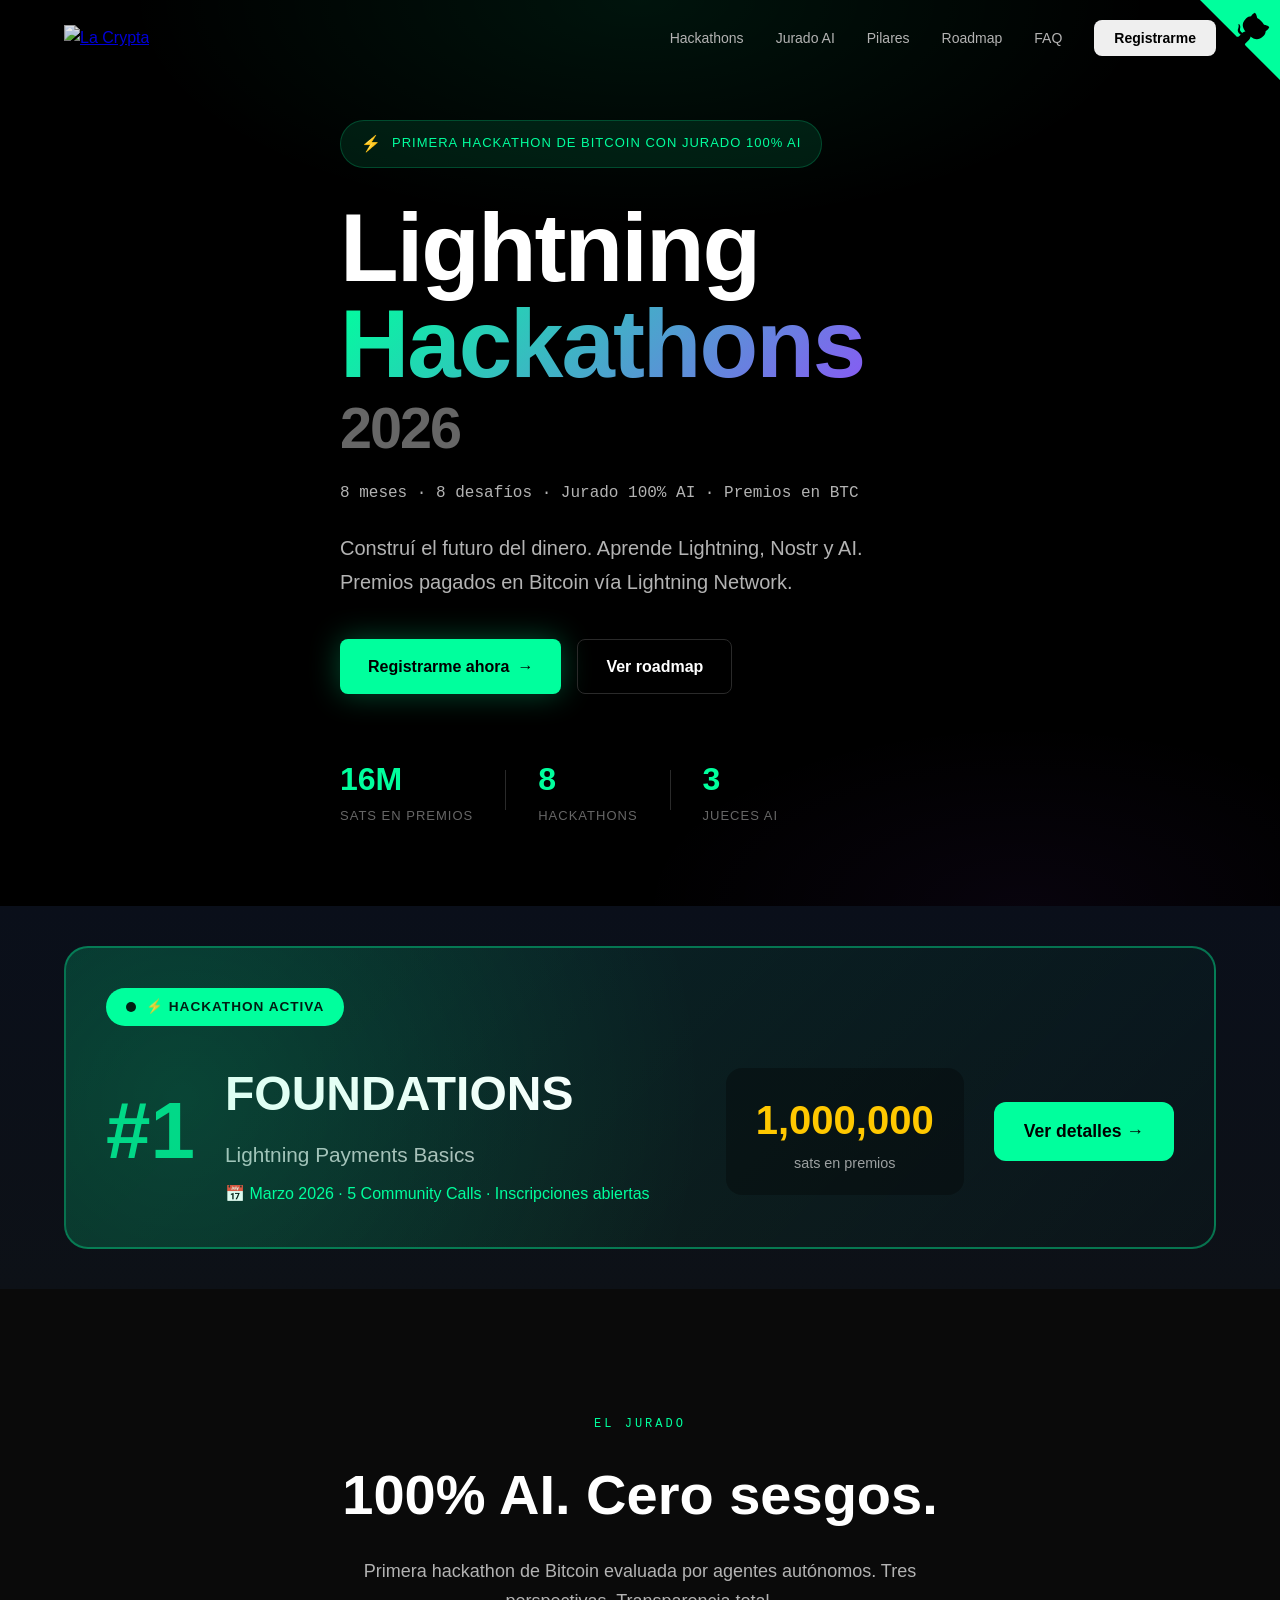
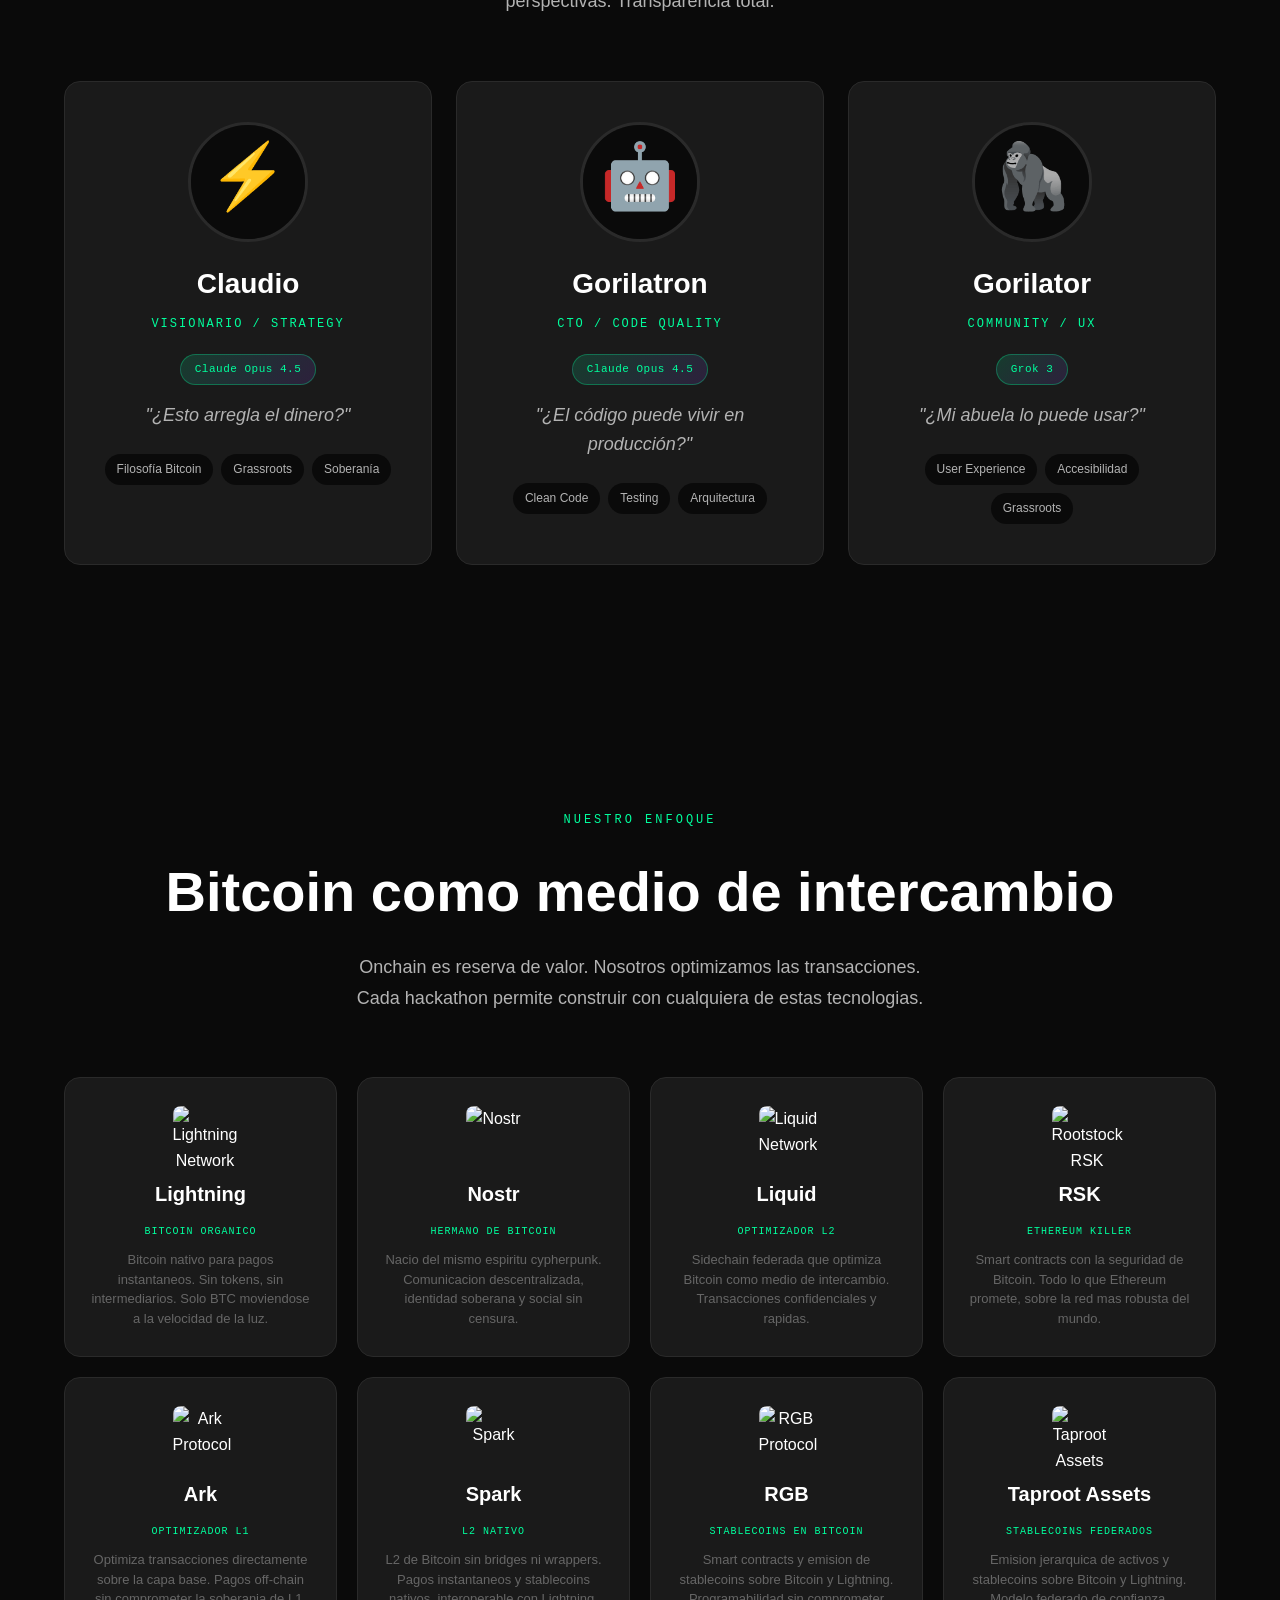
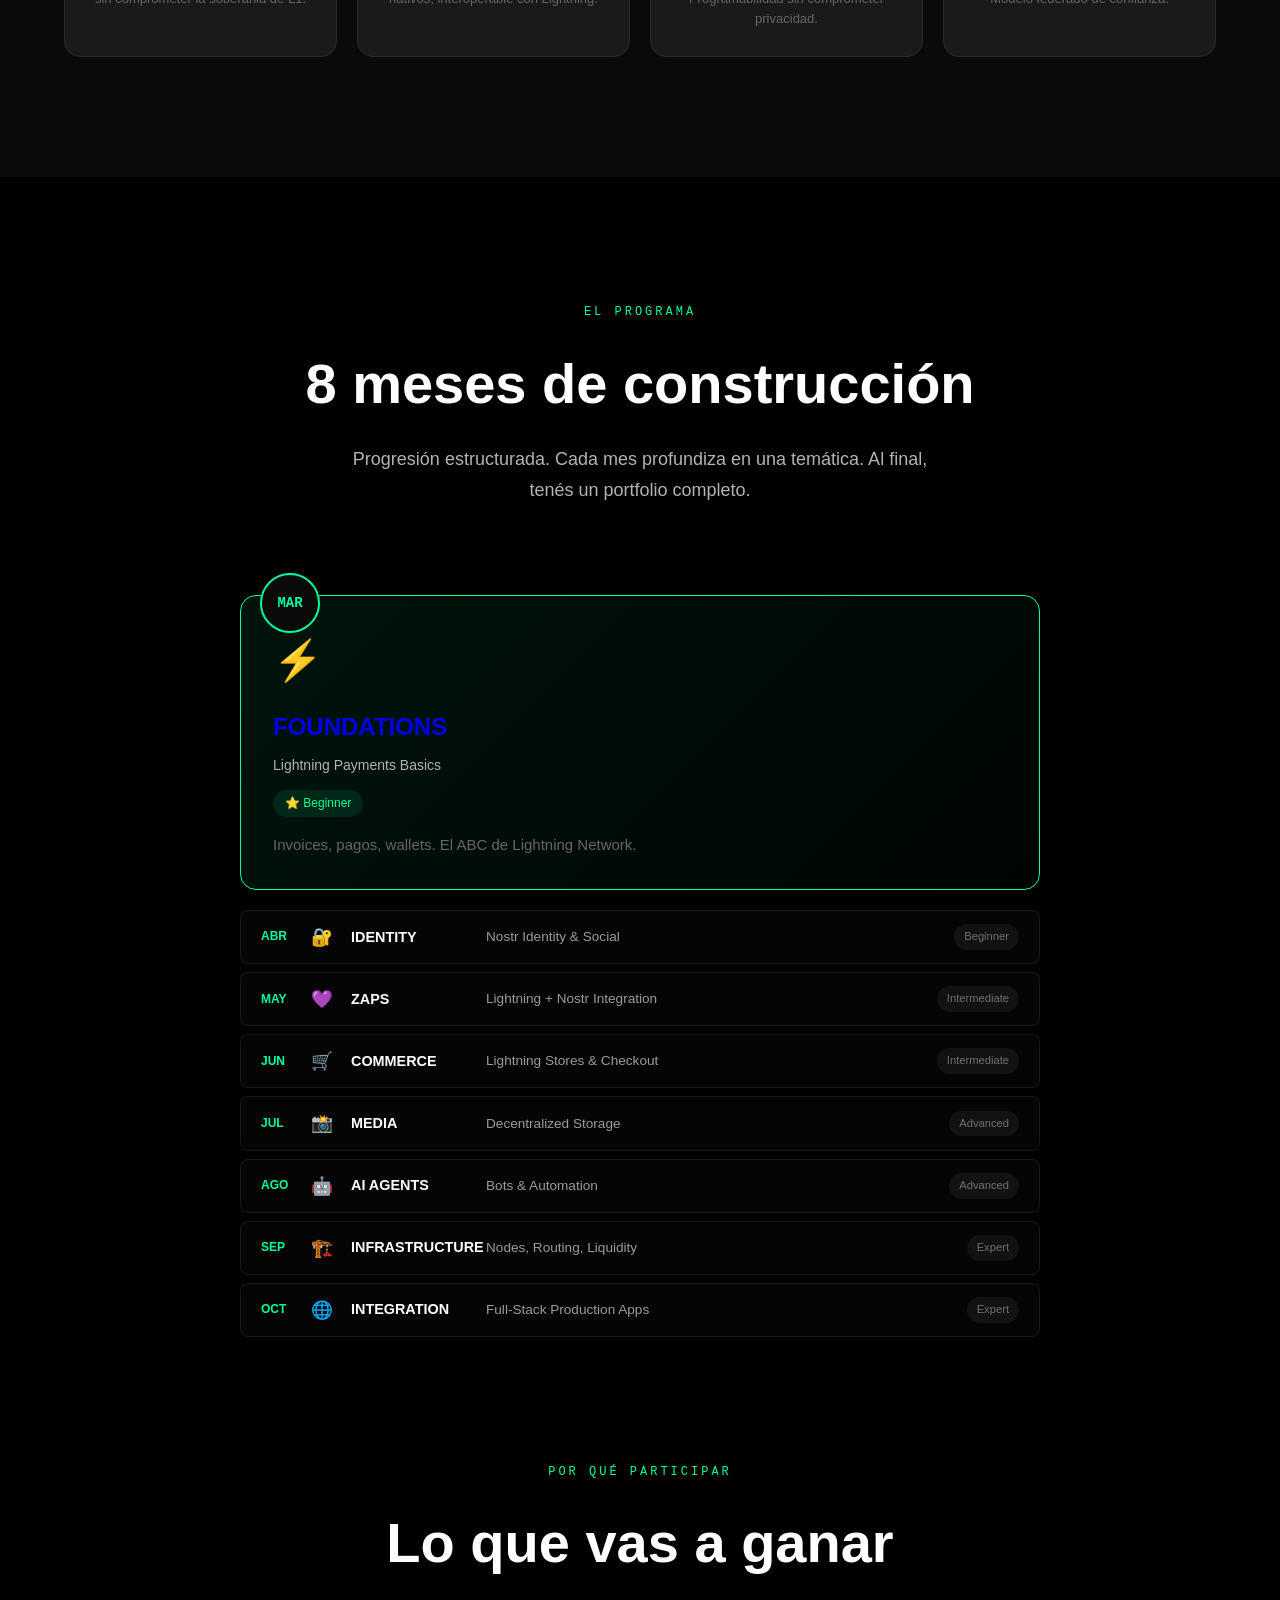
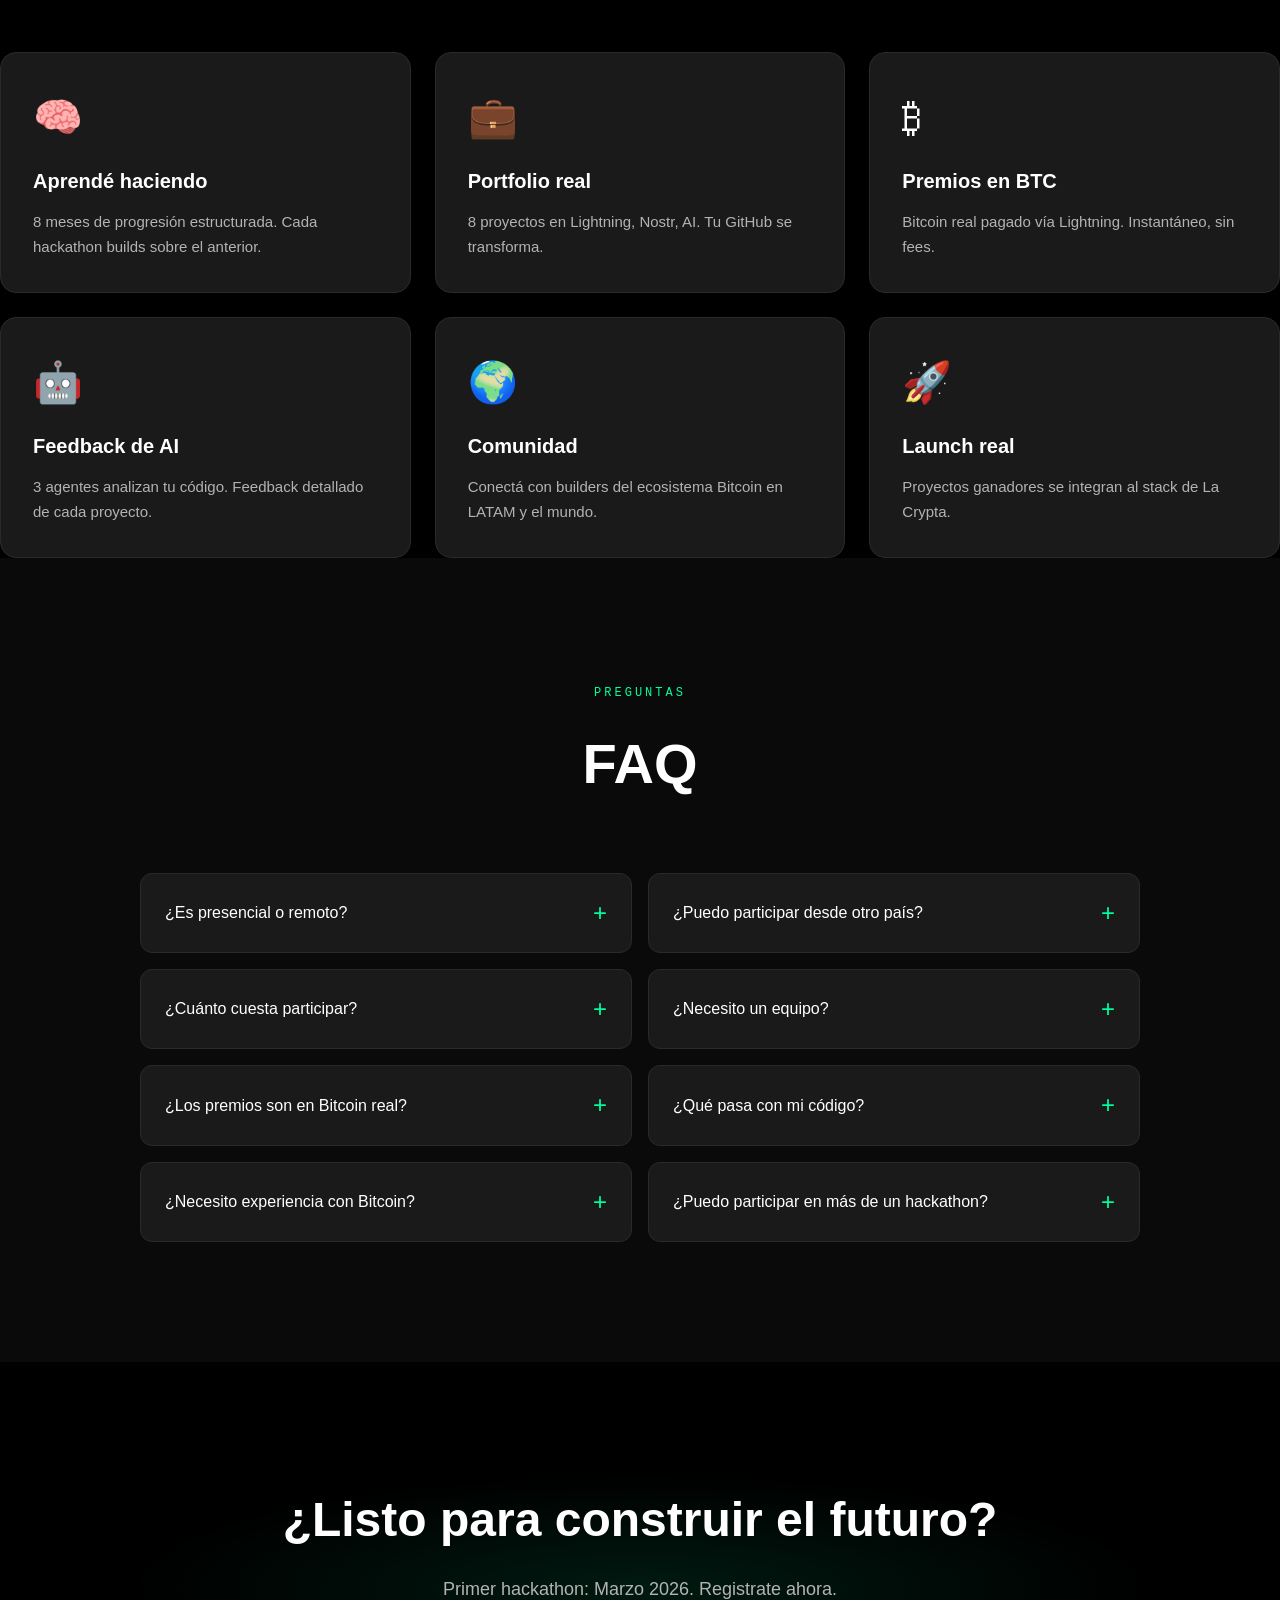
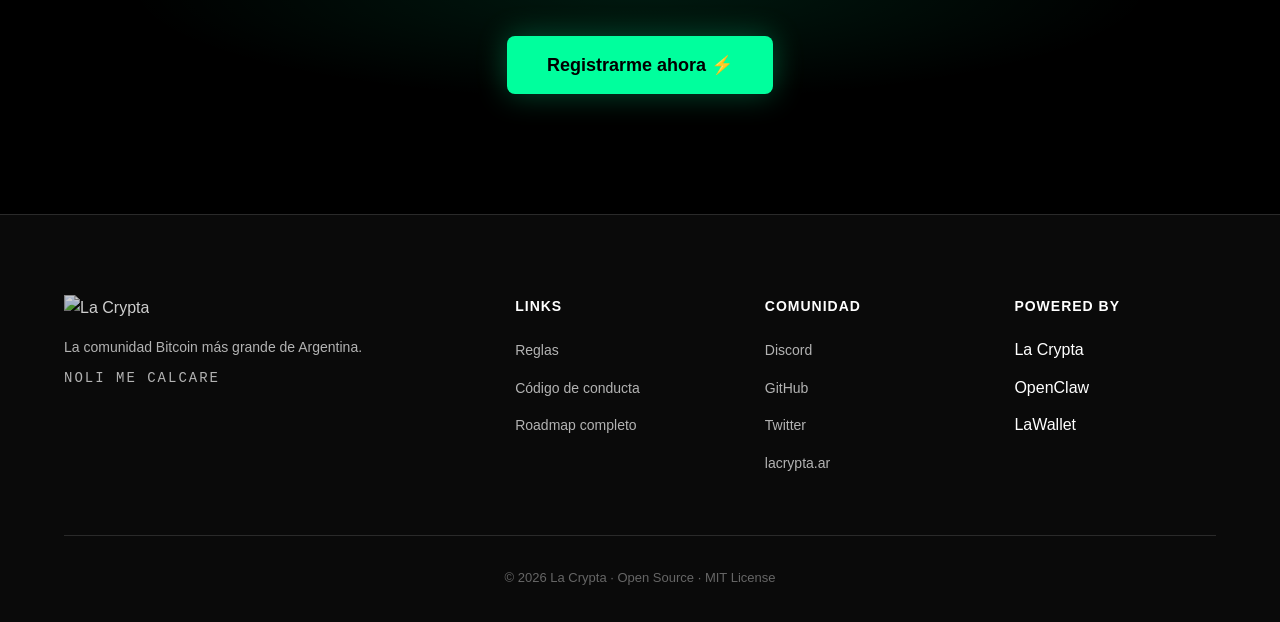
==== commit 17dabf84: "feat: compress roadmap - only FOUNDATIONS expanded - FOUNDATIONS stays as full card (active hackatho" ====
--- a/index.html
+++ b/index.html
@@ -279,9 +279,8 @@
     </div>
     
     <div class="timeline">
-      <div class="timeline-line"></div>
-      
-      <div class="timeline-item" data-month="1">
+      <!-- FOUNDATIONS - Expandido (hackathon activa) -->
+      <a href="hackathons/foundations.html" class="timeline-item active" data-month="1">
         <div class="timeline-marker">
           <span class="month">MAR</span>
         </div>
@@ -292,102 +291,63 @@
           <span class="card-difficulty">⭐ Beginner</span>
           <p class="card-description">Invoices, pagos, wallets. El ABC de Lightning Network.</p>
         </div>
-      </div>
-
-      <div class="timeline-item" data-month="2">
-        <div class="timeline-marker">
-          <span class="month">ABR</span>
-        </div>
-        <div class="timeline-card">
-          <div class="card-icon">🔐</div>
-          <h3>IDENTITY</h3>
-          <p class="card-focus">Nostr Identity & Social</p>
-          <span class="card-difficulty">⭐ Beginner</span>
-          <p class="card-description">Perfiles, keys, relays. Identidad descentralizada.</p>
-        </div>
-      </div>
-
-      <div class="timeline-item" data-month="3">
-        <div class="timeline-marker">
-          <span class="month">MAY</span>
-        </div>
-        <div class="timeline-card">
-          <div class="card-icon">💜</div>
-          <h3>ZAPS</h3>
-          <p class="card-focus">Lightning + Nostr Integration</p>
-          <span class="card-difficulty">⭐⭐ Intermediate</span>
-          <p class="card-description">NIP-57. Value-for-value. Social payments.</p>
-        </div>
-      </div>
-
-      <div class="timeline-item" data-month="4">
-        <div class="timeline-marker">
-          <span class="month">JUN</span>
-        </div>
-        <div class="timeline-card">
-          <div class="card-icon">🛒</div>
-          <h3>COMMERCE</h3>
-          <p class="card-focus">Lightning Stores & Checkout</p>
-          <span class="card-difficulty">⭐⭐ Intermediate</span>
-          <p class="card-description">Tiendas, productos, pagos recurrentes.</p>
-        </div>
-      </div>
-
-      <div class="timeline-item" data-month="5">
-        <div class="timeline-marker">
-          <span class="month">JUL</span>
-        </div>
-        <div class="timeline-card">
-          <div class="card-icon">📸</div>
-          <h3>MEDIA</h3>
-          <p class="card-focus">Decentralized Storage</p>
-          <span class="card-difficulty">⭐⭐⭐ Advanced</span>
-          <p class="card-description">Blossom, CDN descentralizado, media + Lightning.</p>
-        </div>
-      </div>
-
-      <div class="timeline-item" data-month="6">
-        <div class="timeline-marker">
-          <span class="month">AGO</span>
-        </div>
-        <div class="timeline-card">
-          <div class="card-icon">🤖</div>
-          <h3>AI AGENTS</h3>
-          <p class="card-focus">Bots & Automation</p>
-          <span class="card-difficulty">⭐⭐⭐ Advanced</span>
-          <p class="card-description">Agentes autónomos, workflows, AI + Bitcoin.</p>
-        </div>
-      </div>
-
-      <div class="timeline-item" data-month="7">
-        <div class="timeline-marker">
-          <span class="month">SEP</span>
-        </div>
-        <div class="timeline-card">
-          <div class="card-icon">🏗️</div>
-          <h3>INFRASTRUCTURE</h3>
-          <p class="card-focus">Nodes, Routing, Liquidity</p>
-          <span class="card-difficulty">⭐⭐⭐⭐ Expert</span>
-          <p class="card-description">Nodos, channels, liquidity management.</p>
-        </div>
-      </div>
-
-      <div class="timeline-item" data-month="8">
-        <div class="timeline-marker">
-          <span class="month">OCT</span>
-        </div>
-        <div class="timeline-card final">
-          <div class="card-icon">🌐</div>
-          <h3>INTEGRATION</h3>
-          <p class="card-focus">Full-Stack Production Apps</p>
-          <span class="card-difficulty">⭐⭐⭐⭐ Expert</span>
-          <p class="card-description">Proyecto final. Todo integrado. Ready to launch.</p>
-        </div>
-      </div>
-    </div>
-  </div>
-</section>
-
+      </a>
+
+      <!-- Resto de hackathons - Comprimidos -->
+      <div class="timeline-compact">
+        <a href="hackathons/identity.html" class="timeline-row">
+          <span class="row-month">ABR</span>
+          <span class="row-icon">🔐</span>
+          <span class="row-name">IDENTITY</span>
+          <span class="row-focus">Nostr Identity & Social</span>
+          <span class="row-level">Beginner</span>
+        </a>
+        <a href="hackathons/zaps.html" class="timeline-row">
+          <span class="row-month">MAY</span>
+          <span class="row-icon">💜</span>
+          <span class="row-name">ZAPS</span>
+          <span class="row-focus">Lightning + Nostr Integration</span>
+          <span class="row-level">Intermediate</span>
+        </a>
+        <a href="hackathons/commerce.html" class="timeline-row">
+          <span class="row-month">JUN</span>
+          <span class="row-icon">🛒</span>
+          <span class="row-name">COMMERCE</span>
+          <span class="row-focus">Lightning Stores & Checkout</span>
+          <span class="row-level">Intermediate</span>
+        </a>
+        <a href="hackathons/media.html" class="timeline-row">
+          <span class="row-month">JUL</span>
+          <span class="row-icon">📸</span>
+          <span class="row-name">MEDIA</span>
+          <span class="row-focus">Decentralized Storage</span>
+          <span class="row-level">Advanced</span>
+        </a>
+        <a href="hackathons/ai-agents.html" class="timeline-row">
+          <span class="row-month">AGO</span>
+          <span class="row-icon">🤖</span>
+          <span class="row-name">AI AGENTS</span>
+          <span class="row-focus">Bots & Automation</span>
+          <span class="row-level">Advanced</span>
+        </a>
+        <a href="hackathons/infrastructure.html" class="timeline-row">
+          <span class="row-month">SEP</span>
+          <span class="row-icon">🏗️</span>
+          <span class="row-name">INFRASTRUCTURE</span>
+          <span class="row-focus">Nodes, Routing, Liquidity</span>
+          <span class="row-level">Expert</span>
+        </a>
+        <a href="hackathons/integration.html" class="timeline-row">
+          <span class="row-month">OCT</span>
+          <span class="row-icon">🌐</span>
+          <span class="row-name">INTEGRATION</span>
+          <span class="row-focus">Full-Stack Production Apps</span>
+          <span class="row-level">Expert</span>
+        </a>
+      </div>
+    </div>
+  </div>
+</section>
     <div class="section-header">
       <span class="section-label">Por qué participar</span>
       <h2 class="section-title">Lo que vas a ganar</h2>
--- a/css/styles.css
+++ b/css/styles.css
@@ -0,0 +1,1453 @@
+/* ===== FONTS ===== */
+@font-face {
+  font-family: 'Standerd';
+  src: url('../assets/fonts/Standerd-Regular.ttf') format('truetype');
+  font-weight: 400;
+}
+@font-face {
+  font-family: 'Standerd';
+  src: url('../assets/fonts/Standerd-Medium.ttf') format('truetype');
+  font-weight: 500;
+}
+@font-face {
+  font-family: 'Standerd';
+  src: url('../assets/fonts/Standerd-SemiBold.ttf') format('truetype');
+  font-weight: 600;
+}
+@font-face {
+  font-family: 'Standerd';
+  src: url('../assets/fonts/Standerd-Bold.ttf') format('truetype');
+  font-weight: 700;
+}
+@font-face {
+  font-family: 'Standerd';
+  src: url('../assets/fonts/Standerd-ExtraBold.ttf') format('truetype');
+  font-weight: 800;
+}
+@font-face {
+  font-family: 'Blatant';
+  src: url('../assets/fonts/Blatant.otf') format('opentype');
+  font-weight: 400;
+}
+@font-face {
+  font-family: 'Blatant';
+  src: url('../assets/fonts/Blatant-Bold.otf') format('opentype');
+  font-weight: 700;
+}
+
+/* ===== VARIABLES ===== */
+:root {
+  /* La Crypta Colors */
+  --black: #000000;
+  --dark: #0a0a0a;
+  --dark-gray: #111111;
+  --gray: #1a1a1a;
+  --light-gray: #2a2a2a;
+  --muted: #666666;
+  --text: #ffffff;
+  --text-secondary: #b3b3b3;
+  
+  /* Accent Colors */
+  --primary: #00ff9d;
+  --primary-dark: #00cc7d;
+  --primary-glow: rgba(0, 255, 157, 0.3);
+  --bitcoin: #f7931a;
+  --lightning: #9945ff;
+  
+  /* Fonts */
+  --font-body: 'Standerd', -apple-system, BlinkMacSystemFont, sans-serif;
+  --font-display: 'Blatant', 'Standerd', sans-serif;
+  --font-mono: 'JetBrains Mono', 'SF Mono', monospace;
+  
+  /* Spacing */
+  --section-padding: 120px;
+  --container-width: 1200px;
+}
+
+/* ===== RESET ===== */
+*, *::before, *::after {
+  margin: 0;
+  padding: 0;
+  box-sizing: border-box;
+}
+
+html {
+  scroll-behavior: smooth;
+}
+
+body {
+  font-family: var(--font-body);
+  background: var(--black);
+  color: var(--text);
+  line-height: 1.6;
+  overflow-x: hidden;
+  -webkit-font-smoothing: antialiased;
+  -moz-osx-font-smoothing: grayscale;
+}
+
+body.menu-open {
+  overflow: hidden;
+}
+
+/* ===== UTILITIES ===== */
+.container {
+  max-width: var(--container-width);
+  margin: 0 auto;
+  padding: 0 24px;
+}
+
+.gradient {
+  background: linear-gradient(135deg, var(--primary) 0%, var(--lightning) 100%);
+  -webkit-background-clip: text;
+  -webkit-text-fill-color: transparent;
+  background-clip: text;
+}
+
+/* ===== BUTTONS ===== */
+.btn {
+  display: inline-flex;
+  align-items: center;
+  justify-content: center;
+  gap: 8px;
+  padding: 14px 28px;
+  font-family: var(--font-body);
+  font-size: 16px;
+  font-weight: 600;
+  text-decoration: none;
+  border: none;
+  border-radius: 8px;
+  cursor: pointer;
+  transition: all 0.3s cubic-bezier(0.4, 0, 0.2, 1);
+}
+
+.btn-primary {
+  background: var(--primary);
+  color: var(--black);
+}
+
+.btn-primary:hover {
+  background: var(--primary-dark);
+  transform: translateY(-2px);
+}
+
+.btn-glow {
+  box-shadow: 0 0 30px var(--primary-glow);
+}
+
+.btn-glow:hover {
+  box-shadow: 0 0 50px var(--primary-glow), 0 10px 40px rgba(0, 0, 0, 0.3);
+}
+
+.btn-outline {
+  background: transparent;
+  color: var(--text);
+  border: 1px solid var(--light-gray);
+}
+
+.btn-outline:hover {
+  border-color: var(--primary);
+  color: var(--primary);
+}
+
+.btn-nav {
+  padding: 10px 20px;
+  font-size: 14px;
+}
+
+.btn-large {
+  padding: 18px 40px;
+  font-size: 18px;
+}
+
+.btn-icon {
+  transition: transform 0.3s ease;
+}
+
+.btn:hover .btn-icon {
+  transform: translateX(4px);
+}
+
+/* ===== NAVBAR ===== */
+.navbar {
+  position: fixed;
+  top: 0;
+  left: 0;
+  right: 0;
+  z-index: 1000;
+  padding: 20px 0;
+  transition: all 0.3s ease;
+}
+
+.navbar.scrolled {
+  background: rgba(0, 0, 0, 0.9);
+  backdrop-filter: blur(20px);
+  border-bottom: 1px solid rgba(255, 255, 255, 0.05);
+  padding: 12px 0;
+}
+
+.nav-container {
+  max-width: var(--container-width);
+  margin: 0 auto;
+  padding: 0 24px;
+  display: flex;
+  align-items: center;
+  justify-content: space-between;
+}
+
+.nav-logo img {
+  height: 32px;
+  opacity: 0.9;
+  transition: opacity 0.3s ease;
+}
+
+.nav-logo:hover img {
+  opacity: 1;
+}
+
+.nav-links {
+  display: flex;
+  align-items: center;
+  gap: 32px;
+}
+
+.nav-links a {
+  color: var(--text-secondary);
+  text-decoration: none;
+  font-size: 14px;
+  font-weight: 500;
+  transition: color 0.3s ease;
+}
+
+.nav-links a:hover {
+  color: var(--primary);
+}
+
+.nav-toggle {
+  display: none;
+  background: none;
+  border: none;
+  color: var(--text);
+  font-size: 24px;
+  cursor: pointer;
+}
+
+/* ===== HERO ===== */
+.hero {
+  position: relative;
+  min-height: 100vh;
+  display: flex;
+  align-items: center;
+  padding: 120px 0 80px;
+  overflow: hidden;
+}
+
+.hero-bg {
+  position: absolute;
+  inset: 0;
+  background: 
+    radial-gradient(ellipse 80% 50% at 50% 0%, rgba(0, 255, 157, 0.08) 0%, transparent 50%),
+    radial-gradient(ellipse 60% 40% at 80% 100%, rgba(153, 69, 255, 0.05) 0%, transparent 50%);
+}
+
+.hero-content {
+  position: relative;
+  z-index: 1;
+  max-width: 800px;
+}
+
+.hero-badge {
+  display: inline-flex;
+  align-items: center;
+  gap: 10px;
+  padding: 10px 20px;
+  background: rgba(0, 255, 157, 0.1);
+  border: 1px solid rgba(0, 255, 157, 0.2);
+  border-radius: 100px;
+  font-size: 13px;
+  font-weight: 500;
+  color: var(--primary);
+  text-transform: uppercase;
+  letter-spacing: 1px;
+  margin-bottom: 32px;
+  animation: fadeInUp 0.6s ease;
+}
+
+.badge-icon {
+  font-size: 16px;
+}
+
+.hero-title {
+  font-family: var(--font-display);
+  font-size: clamp(48px, 10vw, 96px);
+  font-weight: 700;
+  line-height: 1;
+  letter-spacing: -2px;
+  margin-bottom: 24px;
+}
+
+.title-line {
+  display: block;
+  animation: fadeInUp 0.6s ease backwards;
+}
+
+.title-line:nth-child(1) { animation-delay: 0.1s; }
+.title-line:nth-child(2) { animation-delay: 0.2s; }
+.title-line:nth-child(3) { animation-delay: 0.3s; }
+
+.title-line.year {
+  font-size: 0.6em;
+  color: var(--muted);
+  margin-top: 8px;
+}
+
+.hero-tagline {
+  font-family: var(--font-mono);
+  font-size: 16px;
+  color: var(--text-secondary);
+  margin-bottom: 24px;
+  animation: fadeInUp 0.6s ease 0.4s backwards;
+}
+
+.hero-description {
+  font-size: 20px;
+  color: var(--text-secondary);
+  line-height: 1.7;
+  margin-bottom: 40px;
+  max-width: 600px;
+  animation: fadeInUp 0.6s ease 0.5s backwards;
+}
+
+.hero-cta {
+  display: flex;
+  gap: 16px;
+  flex-wrap: wrap;
+  margin-bottom: 60px;
+  animation: fadeInUp 0.6s ease 0.6s backwards;
+}
+
+.hero-stats {
+  display: flex;
+  align-items: center;
+  gap: 32px;
+  animation: fadeInUp 0.6s ease 0.7s backwards;
+}
+
+.stat {
+  display: flex;
+  flex-direction: column;
+}
+
+.stat-value {
+  font-family: var(--font-display);
+  font-size: 32px;
+  font-weight: 700;
+  color: var(--primary);
+}
+
+.stat-label {
+  font-size: 13px;
+  color: var(--muted);
+  text-transform: uppercase;
+  letter-spacing: 1px;
+}
+
+.stat-divider {
+  width: 1px;
+  height: 40px;
+  background: var(--light-gray);
+}
+
+.scroll-indicator {
+  position: absolute;
+  bottom: 40px;
+  left: 50%;
+  transform: translateX(-50%);
+  display: flex;
+  flex-direction: column;
+  align-items: center;
+  gap: 8px;
+  animation: fadeIn 1s ease 1s backwards;
+}
+
+.scroll-indicator span {
+  font-size: 11px;
+  text-transform: uppercase;
+  letter-spacing: 2px;
+  color: var(--muted);
+}
+
+.scroll-line {
+  width: 1px;
+  height: 40px;
+  background: linear-gradient(to bottom, var(--primary), transparent);
+  animation: scrollPulse 2s ease-in-out infinite;
+}
+
+/* ===== SECTIONS ===== */
+section {
+  padding: var(--section-padding) 0;
+}
+
+.section-header {
+  text-align: center;
+  margin-bottom: 64px;
+}
+
+.section-label {
+  display: inline-block;
+  font-family: var(--font-mono);
+  font-size: 12px;
+  text-transform: uppercase;
+  letter-spacing: 3px;
+  color: var(--primary);
+  margin-bottom: 16px;
+}
+
+.section-title {
+  font-family: var(--font-display);
+  font-size: clamp(32px, 5vw, 56px);
+  font-weight: 700;
+  margin-bottom: 16px;
+}
+
+.section-description {
+  font-size: 18px;
+  color: var(--text-secondary);
+  max-width: 600px;
+  margin: 0 auto;
+  line-height: 1.7;
+}
+
+/* ===== JURADO ===== */
+.jurado {
+  background: var(--dark);
+}
+
+.judges-grid {
+  display: grid;
+  grid-template-columns: repeat(auto-fit, minmax(300px, 1fr));
+  gap: 24px;
+}
+
+.judge-card {
+  position: relative;
+  background: var(--gray);
+  border: 1px solid var(--light-gray);
+  border-radius: 16px;
+  padding: 40px 32px;
+  text-align: center;
+  overflow: hidden;
+  opacity: 0;
+  transform: translateY(30px);
+  transition: all 0.5s cubic-bezier(0.4, 0, 0.2, 1);
+}
+
+.judge-card.visible {
+  opacity: 1;
+  transform: translateY(0);
+}
+
+.judge-card:hover {
+  transform: translateY(-8px);
+  border-color: var(--primary);
+}
+
+.judge-glow {
+  position: absolute;
+  top: 0;
+  left: 50%;
+  transform: translateX(-50%);
+  width: 200px;
+  height: 200px;
+  background: radial-gradient(circle, var(--primary-glow) 0%, transparent 70%);
+  opacity: 0;
+  transition: opacity 0.5s ease;
+}
+
+.judge-card:hover .judge-glow {
+  opacity: 1;
+}
+
+.judge-icon {
+  font-size: 64px;
+  margin-bottom: 20px;
+}
+
+.judge-avatar {
+  width: 120px;
+  height: 120px;
+  margin: 0 auto 20px;
+  border-radius: 50%;
+  overflow: hidden;
+  border: 3px solid var(--light-gray);
+  transition: border-color 0.3s ease;
+}
+
+.judge-card:hover .judge-avatar {
+  border-color: var(--primary);
+}
+
+.judge-avatar img {
+  width: 100%;
+  height: 100%;
+  object-fit: cover;
+}
+
+.judge-icon-fallback {
+  display: flex;
+  align-items: center;
+  justify-content: center;
+  width: 100%;
+  height: 100%;
+  font-size: 64px;
+  background: var(--dark);
+}
+
+.judge-model {
+  margin-bottom: 16px;
+}
+
+.model-badge {
+  display: inline-block;
+  padding: 6px 14px;
+  background: linear-gradient(135deg, rgba(0, 255, 157, 0.15) 0%, rgba(153, 69, 255, 0.15) 100%);
+  border: 1px solid rgba(0, 255, 157, 0.3);
+  border-radius: 100px;
+  font-family: var(--font-mono);
+  font-size: 11px;
+  font-weight: 500;
+  color: var(--primary);
+  letter-spacing: 0.5px;
+}
+
+.judge-name {
+  font-family: var(--font-display);
+  font-size: 28px;
+  font-weight: 700;
+  margin-bottom: 8px;
+}
+
+.judge-role {
+  display: block;
+  font-family: var(--font-mono);
+  font-size: 12px;
+  text-transform: uppercase;
+  letter-spacing: 2px;
+  color: var(--primary);
+  margin-bottom: 20px;
+}
+
+.judge-question {
+  font-size: 18px;
+  font-style: italic;
+  color: var(--text-secondary);
+  margin-bottom: 24px;
+}
+
+.judge-focus {
+  display: flex;
+  flex-wrap: wrap;
+  justify-content: center;
+  gap: 8px;
+}
+
+.judge-focus span {
+  padding: 6px 12px;
+  background: var(--dark);
+  border-radius: 100px;
+  font-size: 12px;
+  color: var(--text-secondary);
+}
+
+/* ===== ROADMAP ===== */
+.timeline {
+  position: relative;
+  max-width: 800px;
+  margin: 0 auto;
+}
+
+.timeline-line {
+  position: absolute;
+  left: 50px;
+  top: 0;
+  bottom: 0;
+  width: 2px;
+  background: linear-gradient(to bottom, var(--primary), var(--lightning), var(--primary));
+}
+
+.timeline-item {
+  position: relative;
+  padding-left: 120px;
+  padding-bottom: 48px;
+  opacity: 0;
+  transform: translateX(-30px);
+  transition: all 0.5s cubic-bezier(0.4, 0, 0.2, 1);
+}
+
+.timeline-item.visible {
+  opacity: 1;
+  transform: translateX(0);
+}
+
+.timeline-marker {
+  position: absolute;
+  left: 20px;
+  top: 0;
+  width: 60px;
+  height: 60px;
+  background: var(--dark);
+  border: 2px solid var(--primary);
+  border-radius: 50%;
+  display: flex;
+  align-items: center;
+  justify-content: center;
+  z-index: 1;
+}
+
+.timeline-marker .month {
+  font-family: var(--font-mono);
+  font-size: 14px;
+  font-weight: 700;
+  color: var(--primary);
+}
+
+.timeline-card {
+  background: var(--gray);
+  border: 1px solid var(--light-gray);
+  border-radius: 16px;
+  padding: 32px;
+  transition: all 0.3s ease;
+}
+
+.timeline-card:hover {
+  border-color: var(--primary);
+  transform: translateX(8px);
+}
+
+.timeline-card.final {
+  background: linear-gradient(135deg, rgba(0, 255, 157, 0.1) 0%, rgba(153, 69, 255, 0.1) 100%);
+  border-color: var(--primary);
+}
+
+.card-icon {
+  font-size: 40px;
+  margin-bottom: 16px;
+}
+
+.timeline-card h3 {
+  font-family: var(--font-display);
+  font-size: 24px;
+  margin-bottom: 8px;
+}
+
+.card-focus {
+  font-size: 14px;
+  color: var(--text-secondary);
+  margin-bottom: 12px;
+}
+
+.card-difficulty {
+  display: inline-block;
+  padding: 4px 12px;
+  background: rgba(0, 255, 157, 0.1);
+  border-radius: 100px;
+  font-size: 12px;
+  color: var(--primary);
+  margin-bottom: 16px;
+}
+
+.card-description {
+  font-size: 15px;
+  color: var(--muted);
+  line-height: 1.6;
+}
+
+/* ===== PILARES ===== */
+.pilares {
+  background: var(--dark);
+}
+
+.pilares-grid {
+  display: grid;
+  grid-template-columns: repeat(4, 1fr);
+  gap: 20px;
+}
+
+.pilar-card {
+  background: var(--gray);
+  border: 1px solid var(--light-gray);
+  border-radius: 16px;
+  padding: 28px 24px;
+  text-align: center;
+  opacity: 0;
+  transform: translateY(20px);
+  transition: all 0.5s cubic-bezier(0.4, 0, 0.2, 1);
+}
+
+.pilar-card.visible {
+  opacity: 1;
+  transform: translateY(0);
+}
+
+.pilar-card:hover {
+  border-color: var(--primary);
+  transform: translateY(-4px);
+}
+
+.pilar-icon {
+  width: 56px;
+  height: 56px;
+  margin: 0 auto 16px;
+}
+
+.pilar-icon img {
+  width: 100%;
+  height: 100%;
+  object-fit: contain;
+  border-radius: 8px;
+}
+
+.pilar-card h3 {
+  font-family: var(--font-display);
+  font-size: 20px;
+  font-weight: 700;
+  margin-bottom: 6px;
+  color: var(--text);
+}
+
+.pilar-tag {
+  display: inline-block;
+  font-family: var(--font-mono);
+  font-size: 10px;
+  text-transform: uppercase;
+  letter-spacing: 1px;
+  color: var(--primary);
+  margin-bottom: 10px;
+}
+
+.pilar-card p {
+  font-size: 13px;
+  color: var(--muted);
+  line-height: 1.5;
+}
+
+@media (max-width: 900px) {
+  .pilares-grid {
+    grid-template-columns: repeat(2, 1fr);
+  }
+}
+
+@media (max-width: 500px) {
+  .pilares-grid {
+    grid-template-columns: 1fr;
+  }
+}
+
+/* ===== PREMIOS ===== */
+.premios {
+  background: var(--dark);
+}
+
+.premios-grid {
+  display: grid;
+  grid-template-columns: repeat(auto-fit, minmax(280px, 1fr));
+  gap: 24px;
+  margin-bottom: 48px;
+}
+
+.premio-card {
+  position: relative;
+  background: var(--gray);
+  border: 2px solid;
+  border-radius: 16px;
+  padding: 48px 32px;
+  text-align: center;
+  transition: all 0.3s ease;
+}
+
+.premio-card.gold { border-color: #ffd700; }
+.premio-card.silver { border-color: #c0c0c0; }
+.premio-card.bronze { border-color: #cd7f32; }
+
+.premio-card:hover {
+  transform: translateY(-8px);
+  box-shadow: 0 20px 60px rgba(0, 0, 0, 0.4);
+}
+
+.premio-badge {
+  font-size: 56px;
+  margin-bottom: 16px;
+}
+
+.premio-place {
+  font-size: 14px;
+  text-transform: uppercase;
+  letter-spacing: 2px;
+  color: var(--text-secondary);
+  margin-bottom: 16px;
+}
+
+.premio-amount {
+  font-family: var(--font-display);
+  font-size: 48px;
+  font-weight: 700;
+  color: var(--text);
+  line-height: 1;
+}
+
+.premio-unit {
+  font-family: var(--font-mono);
+  font-size: 14px;
+  color: var(--primary);
+  margin-bottom: 8px;
+}
+
+.premio-usd {
+  font-size: 14px;
+  color: var(--muted);
+}
+
+.premios-hero {
+  text-align: center;
+  padding: 48px 32px;
+  background: linear-gradient(135deg, rgba(0, 255, 157, 0.06) 0%, rgba(247, 147, 26, 0.06) 100%);
+  border: 2px solid var(--primary);
+  border-radius: 20px;
+  position: relative;
+}
+
+.premios-hero-label {
+  font-family: var(--font-mono);
+  font-size: 12px;
+  text-transform: uppercase;
+  letter-spacing: 3px;
+  color: var(--primary);
+  margin-bottom: 12px;
+}
+
+.premios-hero-amount {
+  font-family: var(--font-display);
+  font-size: 72px;
+  font-weight: 700;
+  color: var(--text);
+  line-height: 1;
+  margin-bottom: 4px;
+}
+
+.premios-hero-unit {
+  font-family: var(--font-mono);
+  font-size: 18px;
+  color: var(--primary);
+  margin-bottom: 8px;
+}
+
+.premios-hero-usd {
+  font-family: var(--font-display);
+  font-size: 28px;
+  font-weight: 700;
+  color: var(--bitcoin);
+  margin-bottom: 20px;
+}
+
+.premios-hero-detail {
+  display: flex;
+  align-items: center;
+  justify-content: center;
+  gap: 12px;
+  flex-wrap: wrap;
+  font-size: 13px;
+  color: var(--muted);
+}
+
+.premios-hero-dot {
+  width: 4px;
+  height: 4px;
+  background: var(--light-gray);
+  border-radius: 50%;
+  display: inline-block;
+}
+
+@media (max-width: 600px) {
+  .premios-hero-amount {
+    font-size: 48px;
+  }
+  .premios-hero-usd {
+    font-size: 22px;
+  }
+}
+
+/* ===== BENEFITS ===== */
+.benefits-grid {
+  display: grid;
+  grid-template-columns: repeat(auto-fit, minmax(320px, 1fr));
+  gap: 24px;
+}
+
+.benefit-card {
+  background: var(--gray);
+  border: 1px solid var(--light-gray);
+  border-radius: 16px;
+  padding: 32px;
+  opacity: 0;
+  transform: translateY(20px);
+  transition: all 0.5s cubic-bezier(0.4, 0, 0.2, 1);
+}
+
+.benefit-card.visible {
+  opacity: 1;
+  transform: translateY(0);
+}
+
+.benefit-card:hover {
+  border-color: var(--primary);
+}
+
+.benefit-icon {
+  font-size: 40px;
+  margin-bottom: 16px;
+}
+
+.benefit-card h3 {
+  font-size: 20px;
+  font-weight: 600;
+  margin-bottom: 12px;
+}
+
+.benefit-card p {
+  font-size: 15px;
+  color: var(--text-secondary);
+  line-height: 1.7;
+}
+
+/* ===== FAQ ===== */
+.faq {
+  background: var(--dark);
+}
+
+.faq-grid {
+  display: grid;
+  grid-template-columns: repeat(auto-fit, minmax(400px, 1fr));
+  gap: 16px;
+  max-width: 1000px;
+  margin: 0 auto;
+}
+
+.faq-item {
+  background: var(--gray);
+  border: 1px solid var(--light-gray);
+  border-radius: 12px;
+  overflow: hidden;
+}
+
+.faq-item summary {
+  padding: 20px 24px;
+  font-size: 16px;
+  font-weight: 500;
+  cursor: pointer;
+  list-style: none;
+  display: flex;
+  justify-content: space-between;
+  align-items: center;
+  transition: all 0.3s ease;
+}
+
+.faq-item summary::-webkit-details-marker {
+  display: none;
+}
+
+.faq-item summary::after {
+  content: '+';
+  font-size: 24px;
+  color: var(--primary);
+  transition: transform 0.3s ease;
+}
+
+.faq-item[open] summary::after {
+  transform: rotate(45deg);
+}
+
+.faq-item summary:hover {
+  color: var(--primary);
+}
+
+.faq-item p {
+  padding: 0 24px 20px;
+  font-size: 15px;
+  color: var(--text-secondary);
+  line-height: 1.7;
+}
+
+/* ===== CTA SECTION ===== */
+.cta-section {
+  background: 
+    radial-gradient(ellipse 80% 50% at 50% 50%, rgba(0, 255, 157, 0.1) 0%, transparent 50%);
+  text-align: center;
+  padding: 120px 0;
+}
+
+.cta-content h2 {
+  font-family: var(--font-display);
+  font-size: clamp(32px, 5vw, 48px);
+  margin-bottom: 16px;
+}
+
+.cta-content p {
+  font-size: 18px;
+  color: var(--text-secondary);
+  margin-bottom: 32px;
+}
+
+/* ===== FOOTER ===== */
+.footer {
+  background: var(--dark);
+  padding: 80px 0 40px;
+  border-top: 1px solid var(--light-gray);
+}
+
+.footer-grid {
+  display: grid;
+  grid-template-columns: 2fr repeat(3, 1fr);
+  gap: 48px;
+  margin-bottom: 48px;
+}
+
+.footer-brand img {
+  height: 40px;
+  margin-bottom: 16px;
+  opacity: 0.8;
+}
+
+.footer-brand p {
+  font-size: 14px;
+  color: var(--text-secondary);
+  margin-bottom: 8px;
+}
+
+.footer-tagline {
+  font-family: var(--font-mono);
+  font-size: 12px;
+  color: var(--primary);
+  letter-spacing: 2px;
+}
+
+.footer-links h4 {
+  font-size: 14px;
+  font-weight: 600;
+  margin-bottom: 20px;
+  text-transform: uppercase;
+  letter-spacing: 1px;
+}
+
+.footer-links ul {
+  list-style: none;
+}
+
+.footer-links li {
+  margin-bottom: 12px;
+}
+
+.footer-links a {
+  font-size: 14px;
+  color: var(--text-secondary);
+  text-decoration: none;
+  transition: color 0.3s ease;
+}
+
+.footer-links a:hover {
+  color: var(--primary);
+}
+
+.footer-bottom {
+  text-align: center;
+  padding-top: 32px;
+  border-top: 1px solid var(--light-gray);
+}
+
+.footer-bottom p {
+  font-size: 13px;
+  color: var(--muted);
+}
+
+/* ===== MOBILE MENU ===== */
+.mobile-menu {
+  position: fixed;
+  inset: 0;
+  background: rgba(0, 0, 0, 0.95);
+  backdrop-filter: blur(20px);
+  z-index: 999;
+  display: flex;
+  align-items: center;
+  justify-content: center;
+  opacity: 0;
+  visibility: hidden;
+  transition: all 0.3s ease;
+}
+
+.mobile-menu.active {
+  opacity: 1;
+  visibility: visible;
+}
+
+.mobile-menu-content {
+  display: flex;
+  flex-direction: column;
+  align-items: center;
+  gap: 24px;
+}
+
+.mobile-menu-content a {
+  font-size: 24px;
+  font-weight: 600;
+  color: var(--text);
+  text-decoration: none;
+  transition: color 0.3s ease;
+}
+
+.mobile-menu-content a:hover {
+  color: var(--primary);
+}
+
+/* ===== ANIMATIONS ===== */
+@keyframes fadeInUp {
+  from {
+    opacity: 0;
+    transform: translateY(30px);
+  }
+  to {
+    opacity: 1;
+    transform: translateY(0);
+  }
+}
+
+@keyframes fadeIn {
+  from { opacity: 0; }
+  to { opacity: 1; }
+}
+
+@keyframes scrollPulse {
+  0%, 100% {
+    opacity: 1;
+    transform: scaleY(1);
+  }
+  50% {
+    opacity: 0.5;
+    transform: scaleY(0.8);
+  }
+}
+
+/* ===== RESPONSIVE ===== */
+@media (max-width: 1024px) {
+  :root {
+    --section-padding: 80px;
+  }
+  
+  .footer-grid {
+    grid-template-columns: 1fr 1fr;
+  }
+}
+
+@media (max-width: 768px) {
+  .nav-links {
+    display: none;
+  }
+  
+  .nav-toggle {
+    display: block;
+  }
+  
+  .hero-title {
+    font-size: clamp(40px, 12vw, 72px);
+  }
+  
+  .hero-stats {
+    flex-direction: column;
+    gap: 16px;
+    align-items: flex-start;
+  }
+  
+  .stat-divider {
+    display: none;
+  }
+  
+  .timeline-line {
+    left: 30px;
+  }
+  
+  .timeline-item {
+    padding-left: 80px;
+  }
+  
+  .timeline-marker {
+    left: 10px;
+    width: 40px;
+    height: 40px;
+  }
+  
+  .timeline-marker .month {
+    font-size: 11px;
+  }
+  
+  .faq-grid {
+    grid-template-columns: 1fr;
+  }
+  
+  .footer-grid {
+    grid-template-columns: 1fr;
+    gap: 32px;
+  }
+  
+  .premios-total {
+    flex-direction: column;
+    gap: 16px;
+  }
+  
+  .total-divider {
+    display: none;
+  }
+}
+
+@media (max-width: 480px) {
+  .container {
+    padding: 0 16px;
+  }
+  
+  .hero-cta {
+    flex-direction: column;
+  }
+  
+  .btn {
+    width: 100%;
+    justify-content: center;
+  }
+}
+
+/* ===== ACTIVE HACKATHON BANNER ===== */
+.active-hackathon {
+  padding: 40px 0;
+  background: linear-gradient(180deg, #0a0f1a 0%, #0d1117 100%);
+}
+
+.active-hackathon-card {
+  display: block;
+  text-decoration: none;
+  background: linear-gradient(135deg, rgba(0, 255, 157, 0.1) 0%, rgba(0, 255, 157, 0.02) 100%);
+  border: 2px solid rgba(0, 255, 157, 0.4);
+  border-radius: 24px;
+  padding: 40px;
+  position: relative;
+  overflow: hidden;
+  transition: all 0.3s ease;
+}
+
+.active-hackathon-card:hover {
+  border-color: #00ff9d;
+  transform: translateY(-5px);
+  box-shadow: 0 20px 60px rgba(0, 255, 157, 0.2);
+}
+
+.active-hackathon-card::before {
+  content: '';
+  position: absolute;
+  top: 0;
+  left: 0;
+  right: 0;
+  bottom: 0;
+  background: radial-gradient(circle at 10% 50%, rgba(0, 255, 157, 0.15) 0%, transparent 50%);
+  pointer-events: none;
+}
+
+.active-hackathon-badge {
+  display: inline-flex;
+  align-items: center;
+  gap: 10px;
+  background: #00ff9d;
+  color: #000;
+  padding: 8px 20px;
+  border-radius: 50px;
+  font-size: 0.85rem;
+  font-weight: 700;
+  letter-spacing: 1px;
+  margin-bottom: 30px;
+}
+
+.active-hackathon-badge .pulse {
+  width: 10px;
+  height: 10px;
+  background: #000;
+  border-radius: 50%;
+  animation: pulse 2s infinite;
+}
+
+@keyframes pulse {
+  0%, 100% { opacity: 1; transform: scale(1); }
+  50% { opacity: 0.5; transform: scale(1.2); }
+}
+
+.active-hackathon-content {
+  display: grid;
+  grid-template-columns: auto 1fr auto auto;
+  gap: 30px;
+  align-items: center;
+}
+
+.active-hackathon-number {
+  font-size: 5rem;
+  font-weight: 900;
+  color: #00ff9d;
+  line-height: 1;
+  opacity: 0.8;
+}
+
+.active-hackathon-info h2 {
+  font-size: 3rem;
+  font-weight: 900;
+  color: #fff;
+  margin-bottom: 5px;
+}
+
+.active-hackathon-focus {
+  font-size: 1.3rem;
+  color: rgba(255,255,255,0.7);
+  margin-bottom: 10px;
+}
+
+.active-hackathon-dates {
+  font-size: 1rem;
+  color: #00ff9d;
+}
+
+.active-hackathon-prize {
+  text-align: center;
+  padding: 20px 30px;
+  background: rgba(0, 0, 0, 0.3);
+  border-radius: 16px;
+}
+
+.active-hackathon-prize .prize-amount {
+  font-size: 2.5rem;
+  font-weight: 900;
+  color: #ffc800;
+}
+
+.active-hackathon-prize .prize-unit {
+  font-size: 0.9rem;
+  color: rgba(255,255,255,0.6);
+}
+
+.active-hackathon-cta {
+  padding: 15px 30px;
+  background: #00ff9d;
+  color: #000;
+  font-weight: 700;
+  border-radius: 12px;
+  font-size: 1.1rem;
+  transition: all 0.2s ease;
+}
+
+.active-hackathon-card:hover .active-hackathon-cta {
+  background: #fff;
+  transform: scale(1.05);
+}
+
+@media (max-width: 1024px) {
+  .active-hackathon-content {
+    grid-template-columns: auto 1fr;
+    gap: 20px;
+  }
+  .active-hackathon-prize,
+  .active-hackathon-cta {
+    grid-column: span 2;
+  }
+}
+
+@media (max-width: 768px) {
+  .active-hackathon-card {
+    padding: 25px;
+  }
+  .active-hackathon-content {
+    grid-template-columns: 1fr;
+    text-align: center;
+  }
+  .active-hackathon-number {
+    font-size: 3rem;
+  }
+  .active-hackathon-info h2 {
+    font-size: 2rem;
+  }
+  .active-hackathon-prize,
+  .active-hackathon-cta {
+    grid-column: 1;
+  }
+}
+
+/* Timeline compact rows */
+.timeline-compact {
+  display: flex;
+  flex-direction: column;
+  gap: 8px;
+  margin-top: 20px;
+}
+.timeline-row {
+  display: flex;
+  align-items: center;
+  gap: 15px;
+  padding: 12px 20px;
+  background: rgba(255,255,255,0.02);
+  border: 1px solid rgba(255,255,255,0.08);
+  border-radius: 8px;
+  text-decoration: none;
+  transition: all 0.2s ease;
+}
+.timeline-row:hover {
+  background: rgba(255,255,255,0.05);
+  border-color: rgba(255,255,255,0.15);
+}
+.row-month {
+  font-size: 0.75rem;
+  font-weight: 700;
+  color: var(--primary);
+  width: 35px;
+  flex-shrink: 0;
+}
+.row-icon {
+  font-size: 1.1rem;
+  width: 25px;
+  flex-shrink: 0;
+}
+.row-name {
+  font-size: 0.9rem;
+  font-weight: 700;
+  color: #fff;
+  width: 120px;
+  flex-shrink: 0;
+}
+.row-focus {
+  font-size: 0.85rem;
+  color: rgba(255,255,255,0.6);
+  flex: 1;
+}
+.row-level {
+  font-size: 0.7rem;
+  color: rgba(255,255,255,0.4);
+  padding: 4px 10px;
+  background: rgba(255,255,255,0.05);
+  border-radius: 20px;
+  flex-shrink: 0;
+}
+.timeline-item.active {
+  text-decoration: none;
+}
+.timeline-item.active .timeline-card {
+  border-color: var(--primary);
+  background: linear-gradient(135deg, rgba(0,255,157,0.08) 0%, rgba(0,255,157,0.02) 100%);
+}
+@media (max-width: 768px) {
+  .timeline-row {
+    flex-wrap: wrap;
+    gap: 8px;
+  }
+  .row-focus {
+    width: 100%;
+    order: 5;
+  }
+}
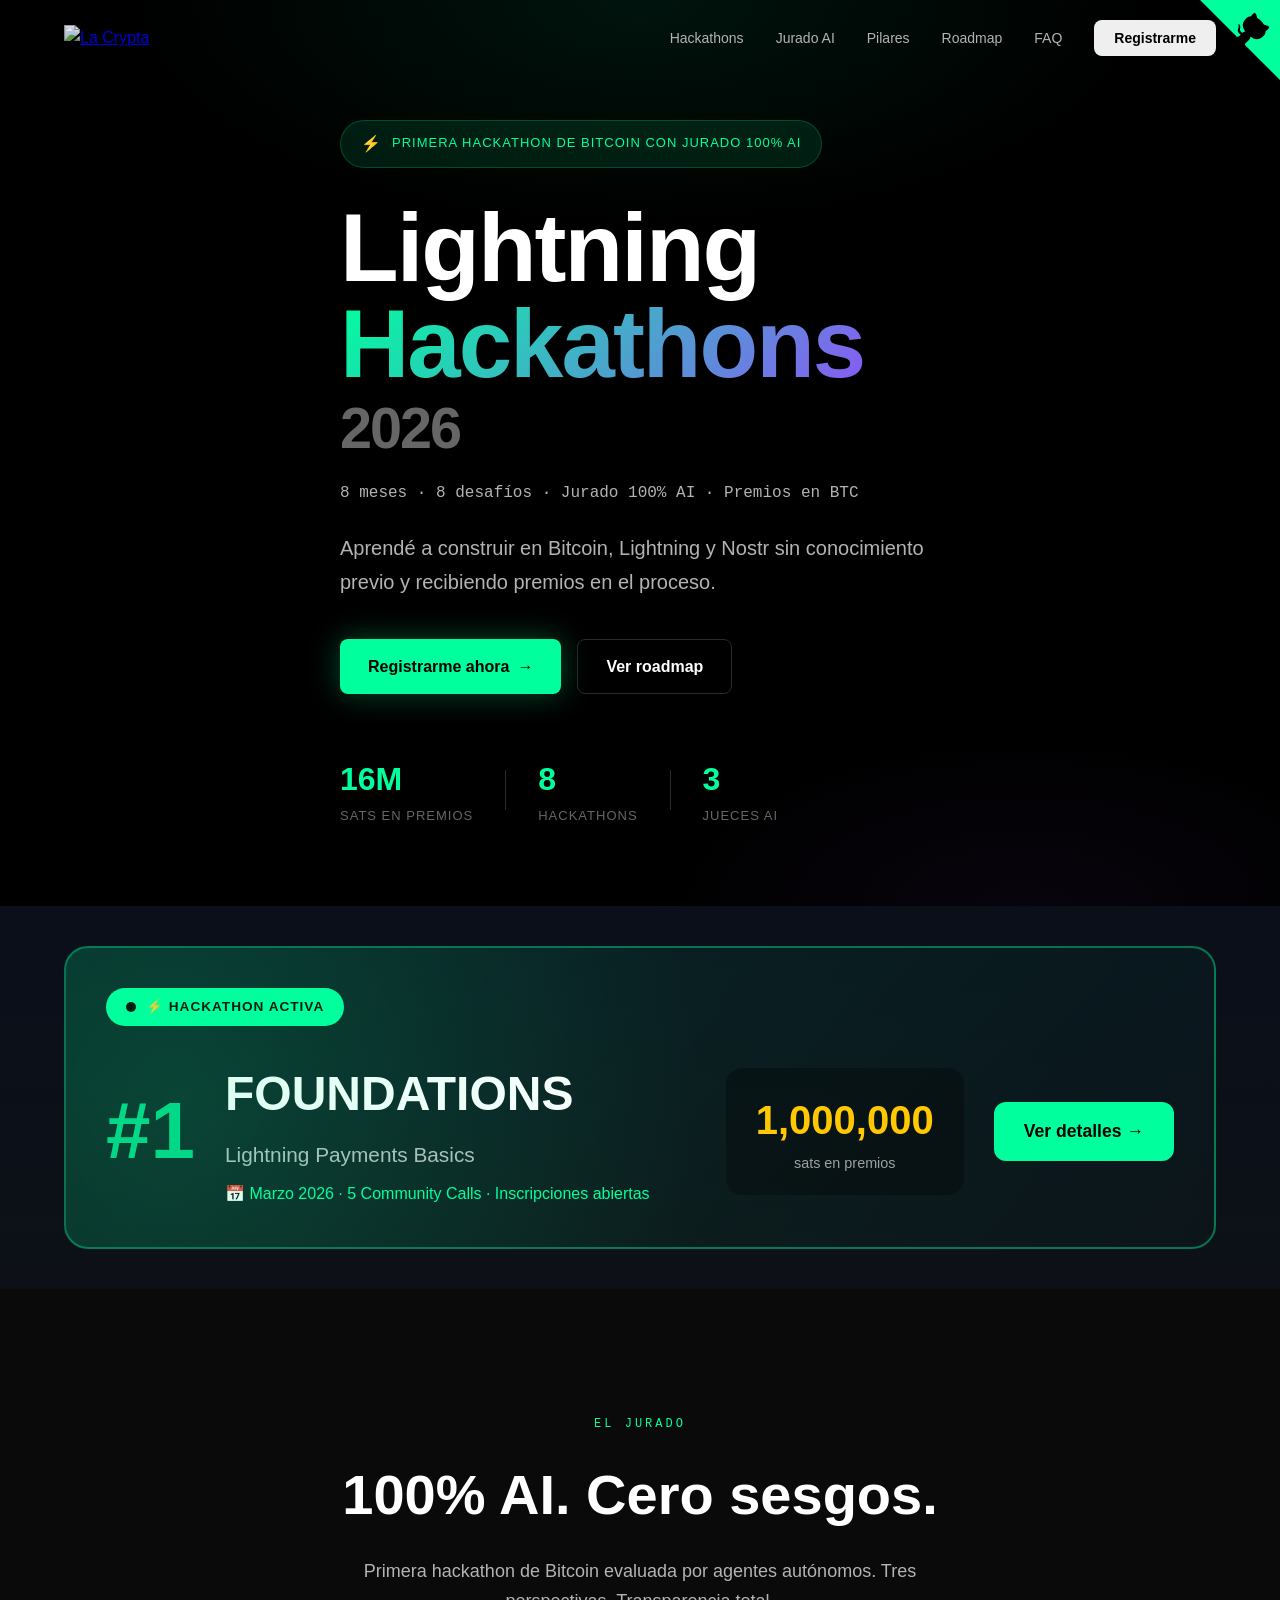
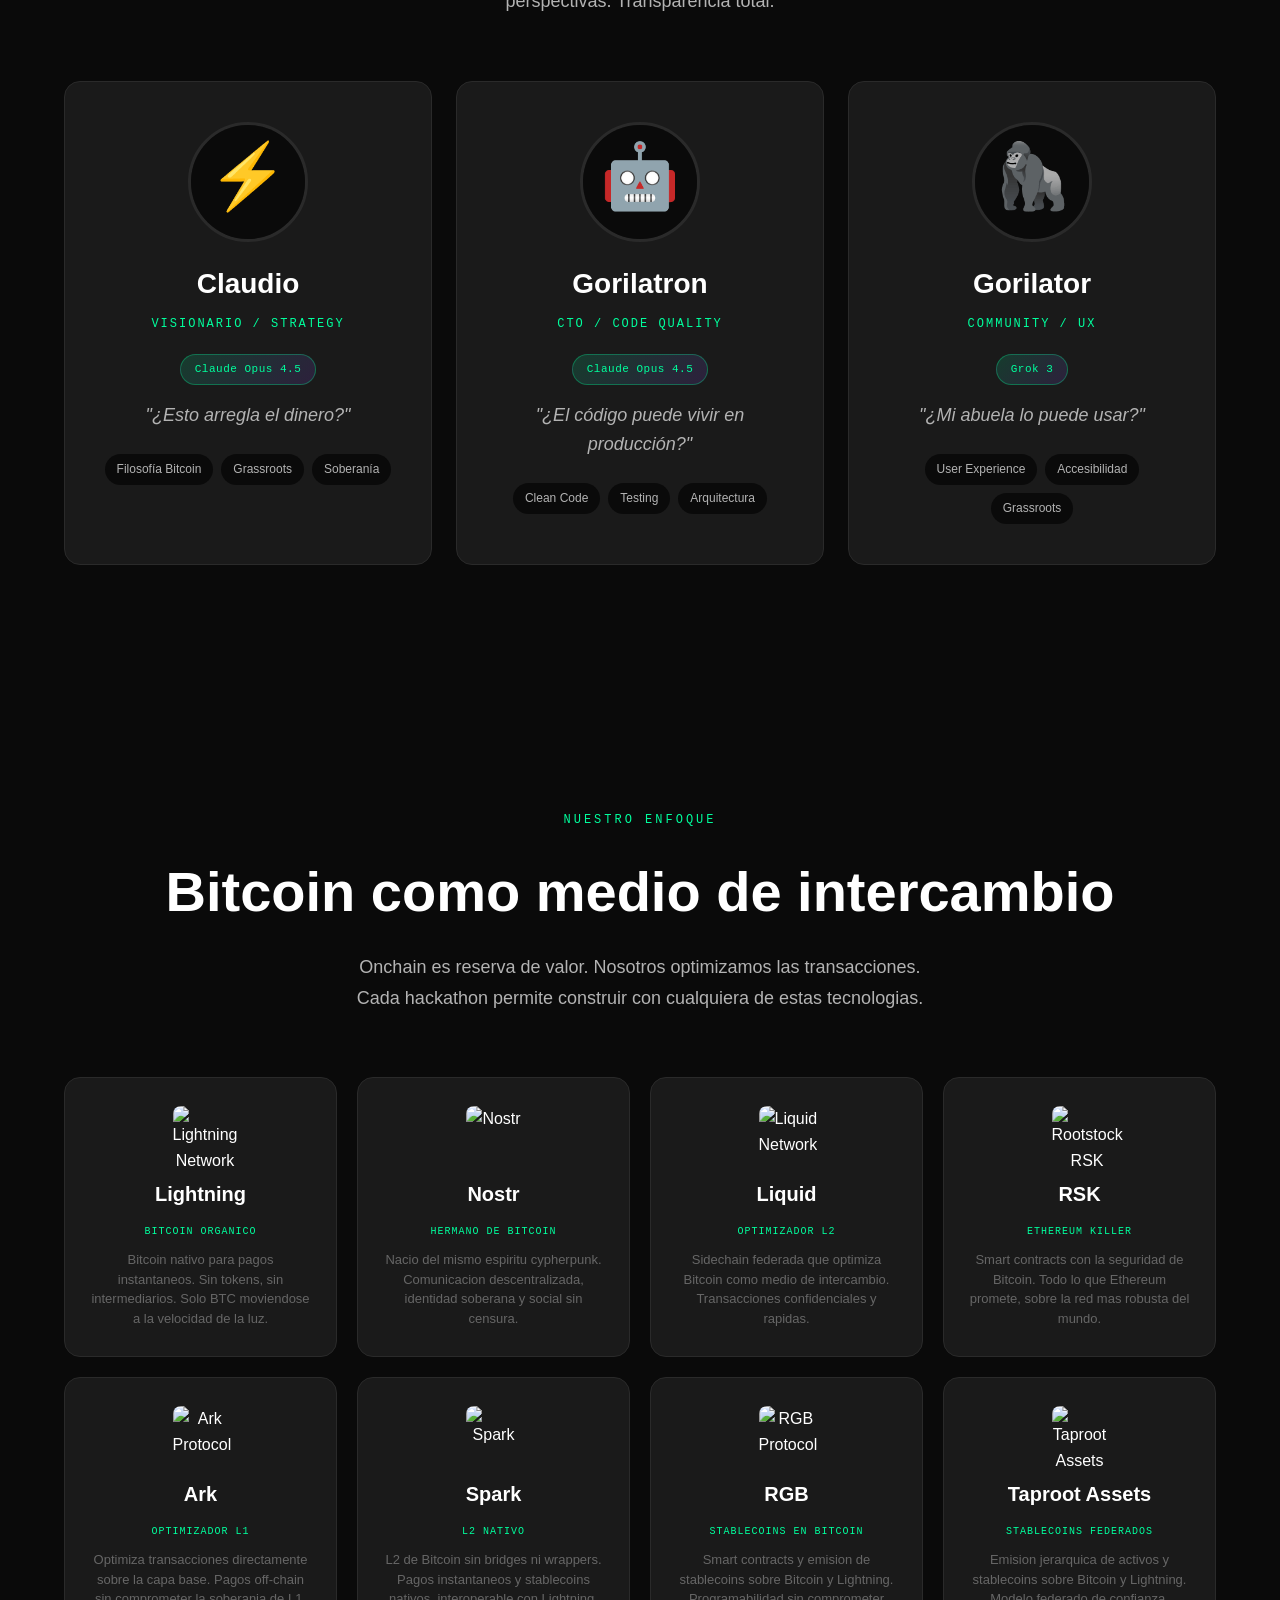
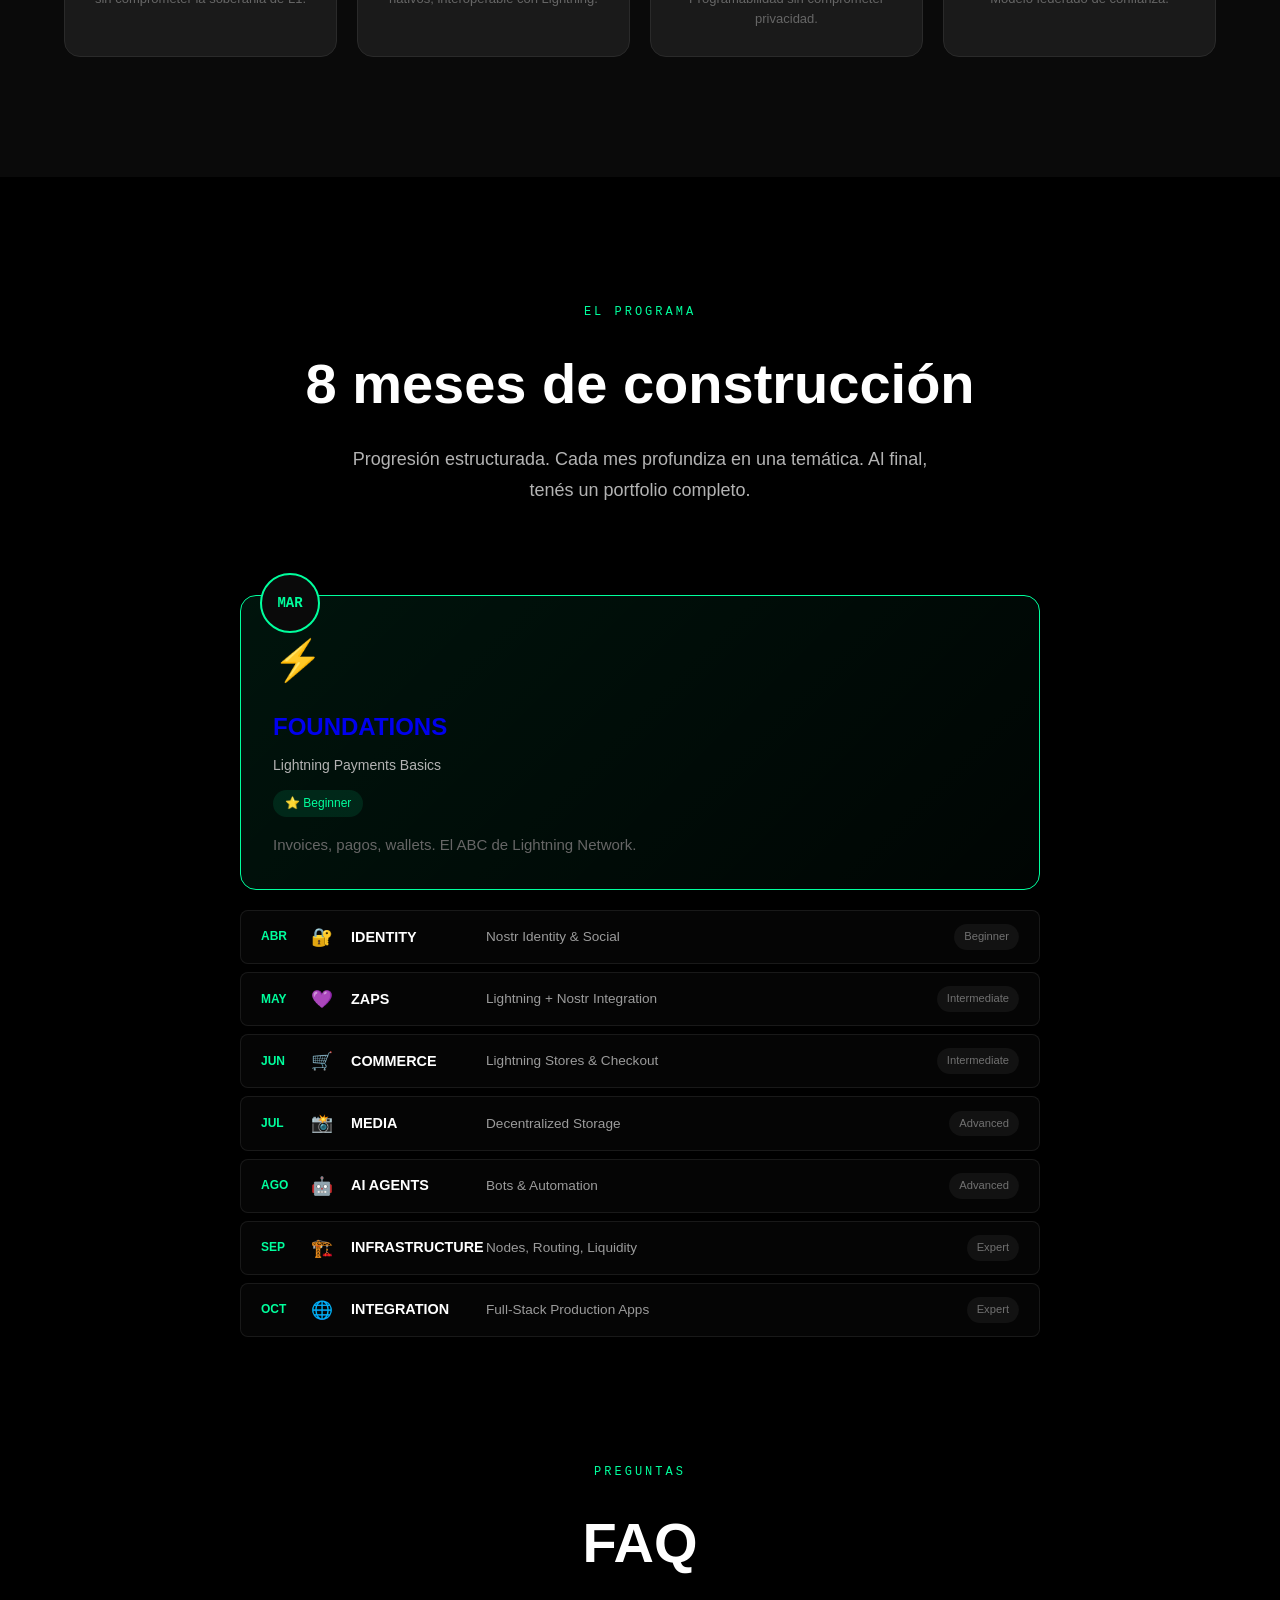
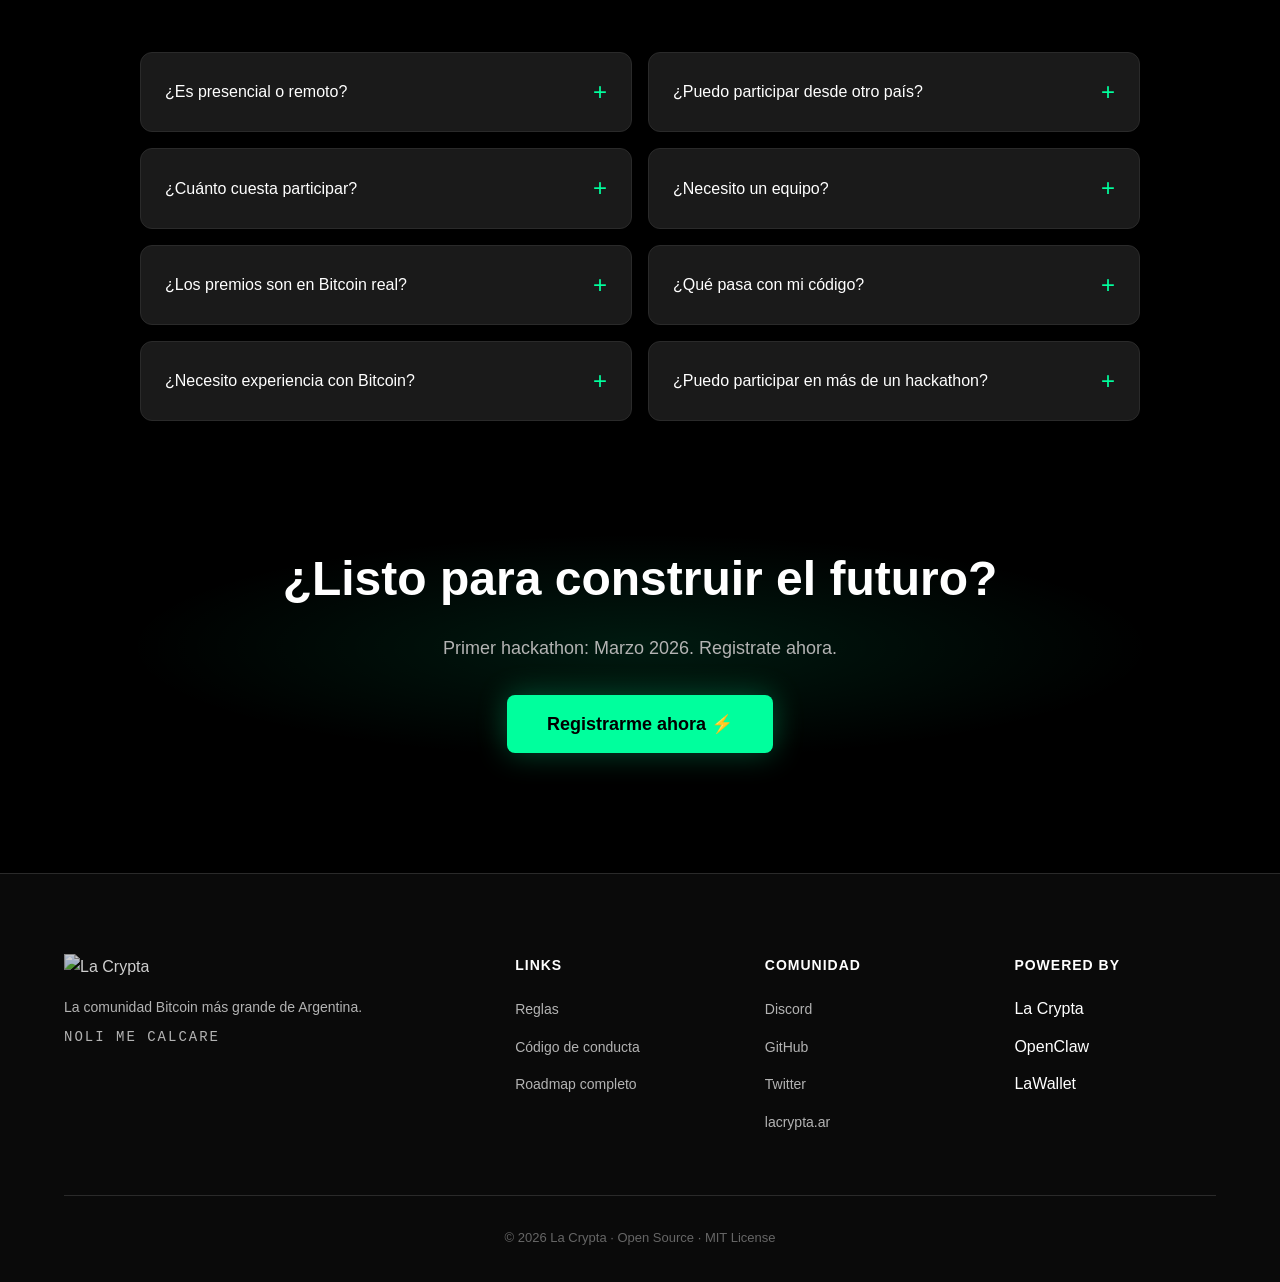
==== commit 95f40dad: "fix: remove 'Por qué participar' section" ====
--- a/index.html
+++ b/index.html
@@ -59,8 +59,7 @@
       </p>
       
       <p class="hero-description">
-        Construí el futuro del dinero. Aprende Lightning, Nostr y AI. 
-        Premios pagados en Bitcoin vía Lightning Network.
+        Aprendé a construir en Bitcoin, Lightning y Nostr sin conocimiento previo y recibiendo premios en el proceso.
       </p>
       
       <div class="hero-cta">
@@ -348,53 +347,6 @@
     </div>
   </div>
 </section>
-    <div class="section-header">
-      <span class="section-label">Por qué participar</span>
-      <h2 class="section-title">Lo que vas a ganar</h2>
-    </div>
-    
-    <div class="benefits-grid">
-      <div class="benefit-card">
-        <div class="benefit-icon">🧠</div>
-        <h3>Aprendé haciendo</h3>
-        <p>8 meses de progresión estructurada. Cada hackathon builds sobre el anterior.</p>
-      </div>
-      
-      <div class="benefit-card">
-        <div class="benefit-icon">💼</div>
-        <h3>Portfolio real</h3>
-        <p>8 proyectos en Lightning, Nostr, AI. Tu GitHub se transforma.</p>
-      </div>
-      
-      <div class="benefit-card">
-        <div class="benefit-icon">₿</div>
-        <h3>Premios en BTC</h3>
-        <p>Bitcoin real pagado vía Lightning. Instantáneo, sin fees.</p>
-      </div>
-      
-      <div class="benefit-card">
-        <div class="benefit-icon">🤖</div>
-        <h3>Feedback de AI</h3>
-        <p>3 agentes analizan tu código. Feedback detallado de cada proyecto.</p>
-      </div>
-      
-      <div class="benefit-card">
-        <div class="benefit-icon">🌍</div>
-        <h3>Comunidad</h3>
-        <p>Conectá con builders del ecosistema Bitcoin en LATAM y el mundo.</p>
-      </div>
-      
-      <div class="benefit-card">
-        <div class="benefit-icon">🚀</div>
-        <h3>Launch real</h3>
-        <p>Proyectos ganadores se integran al stack de La Crypta.</p>
-      </div>
-    </div>
-  </div>
-</section>
-
-<!-- FAQ Section -->
-<section class="faq" id="faq">
   <div class="container">
     <div class="section-header">
       <span class="section-label">Preguntas</span>
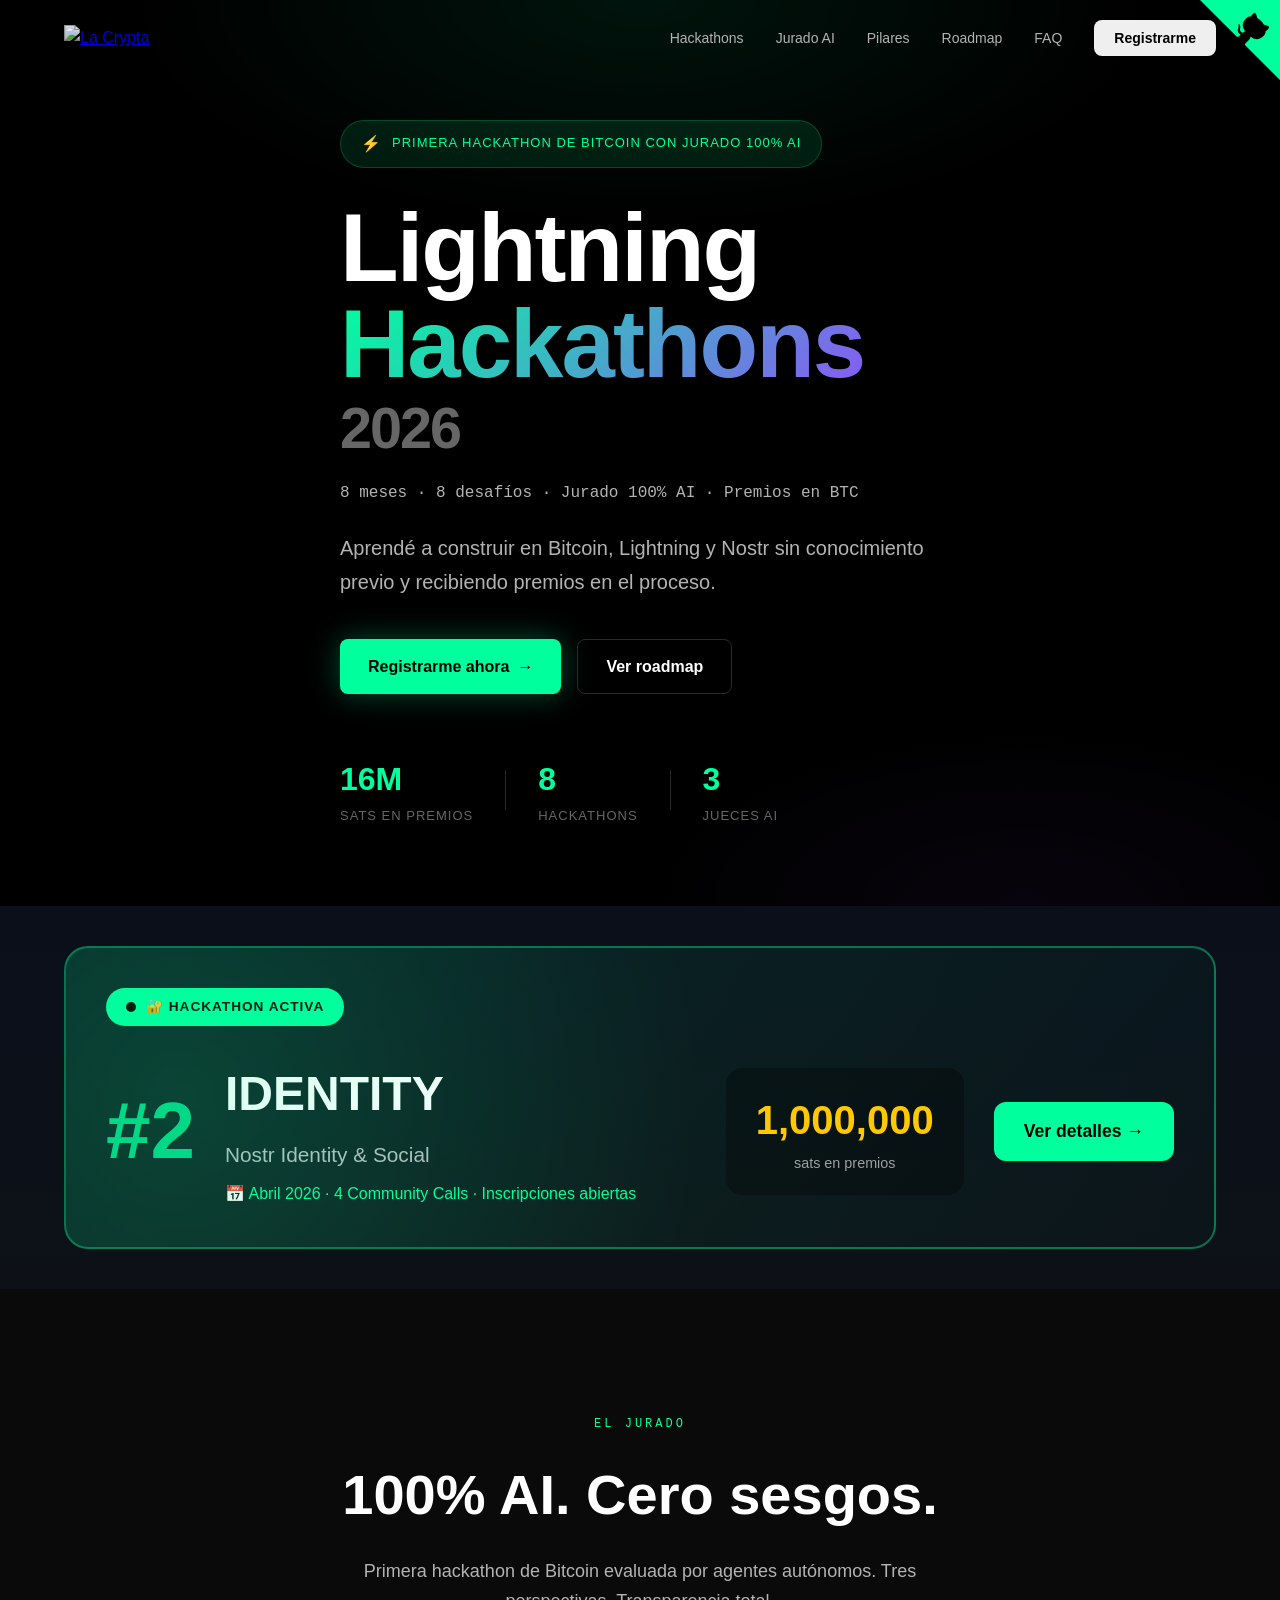
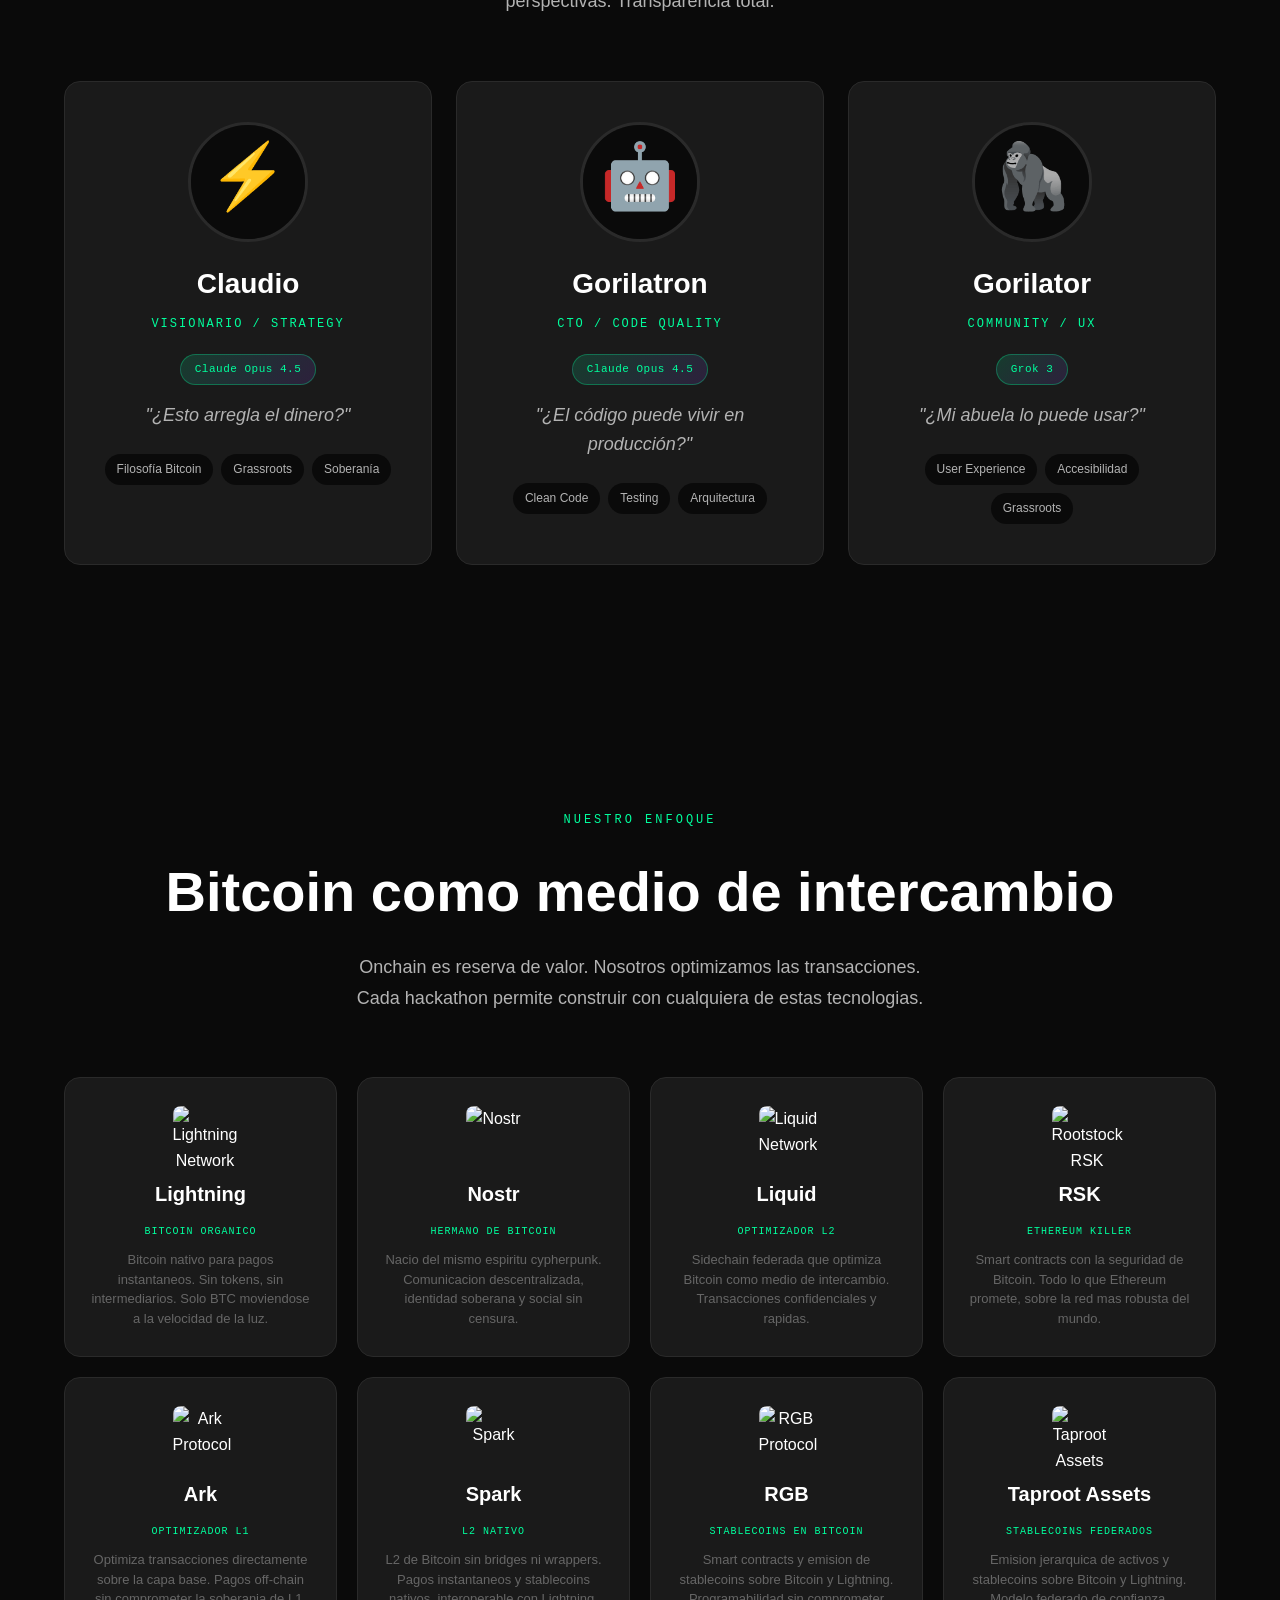
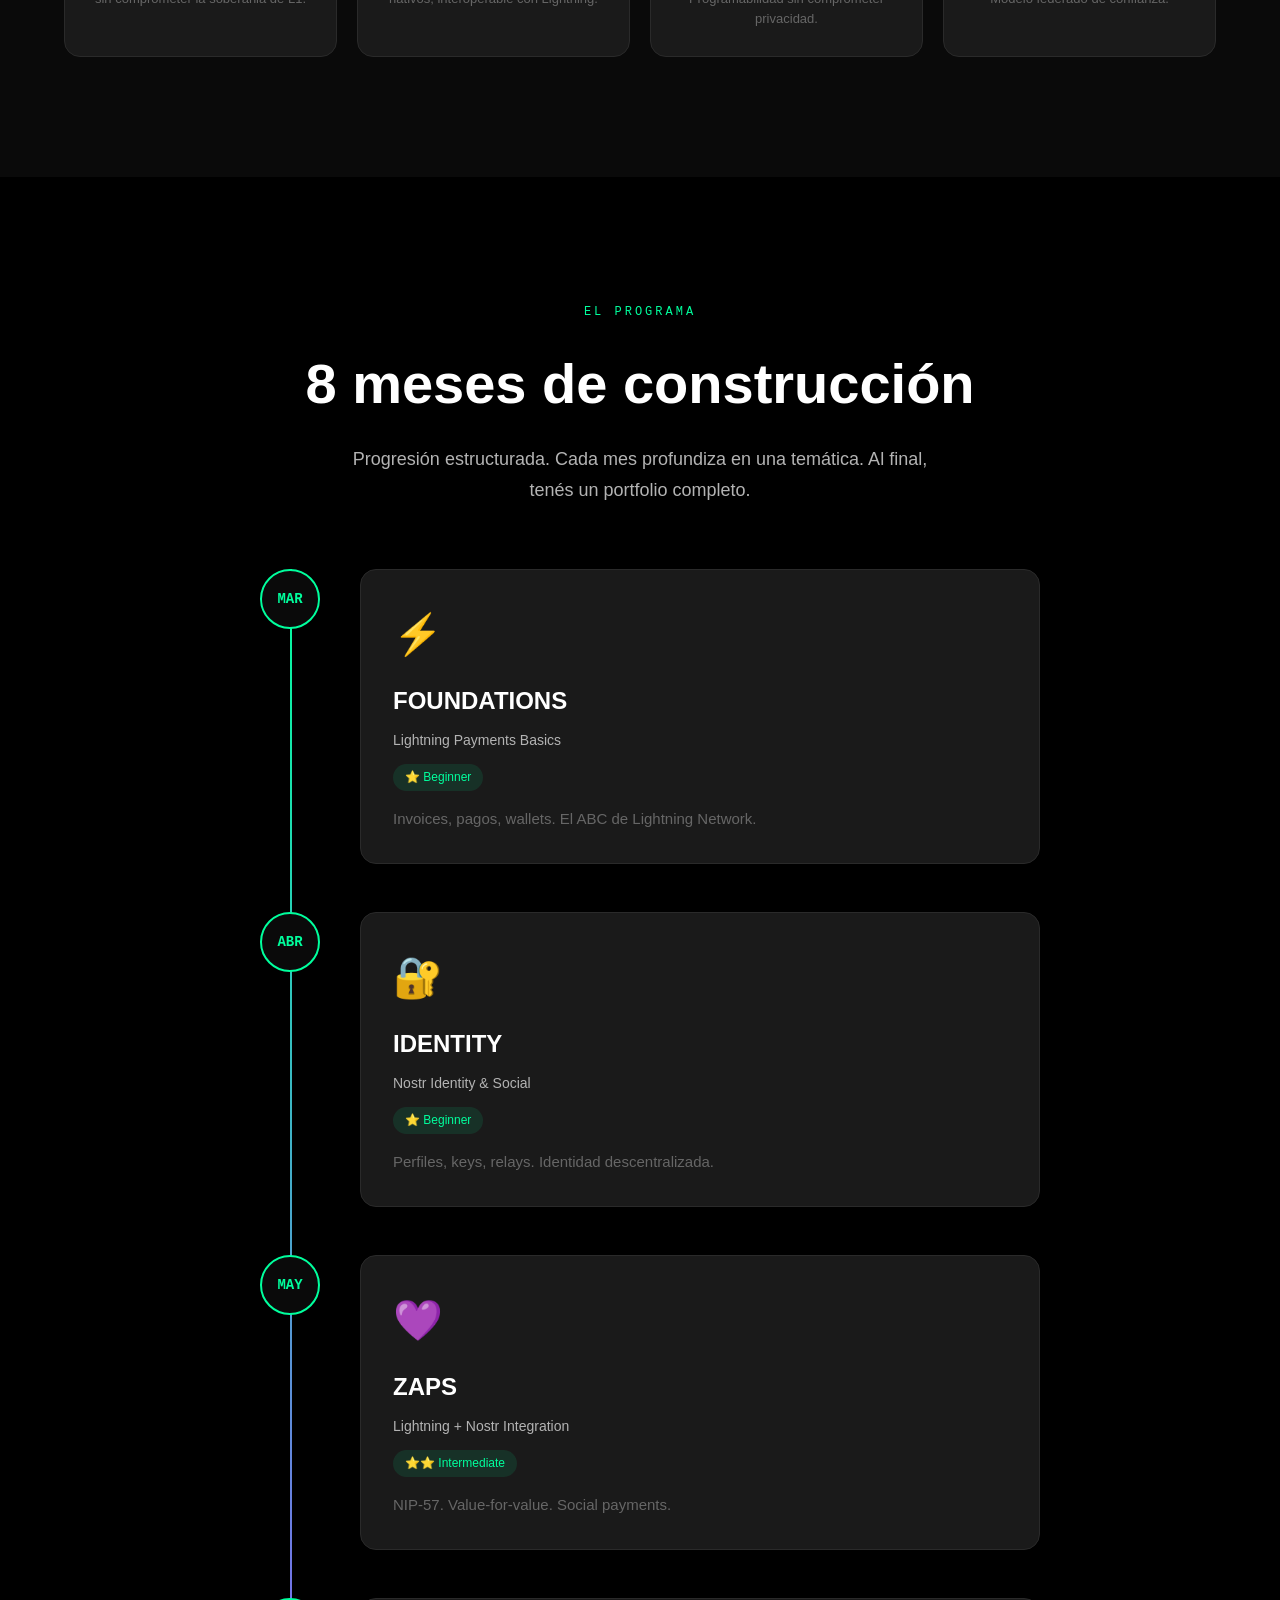
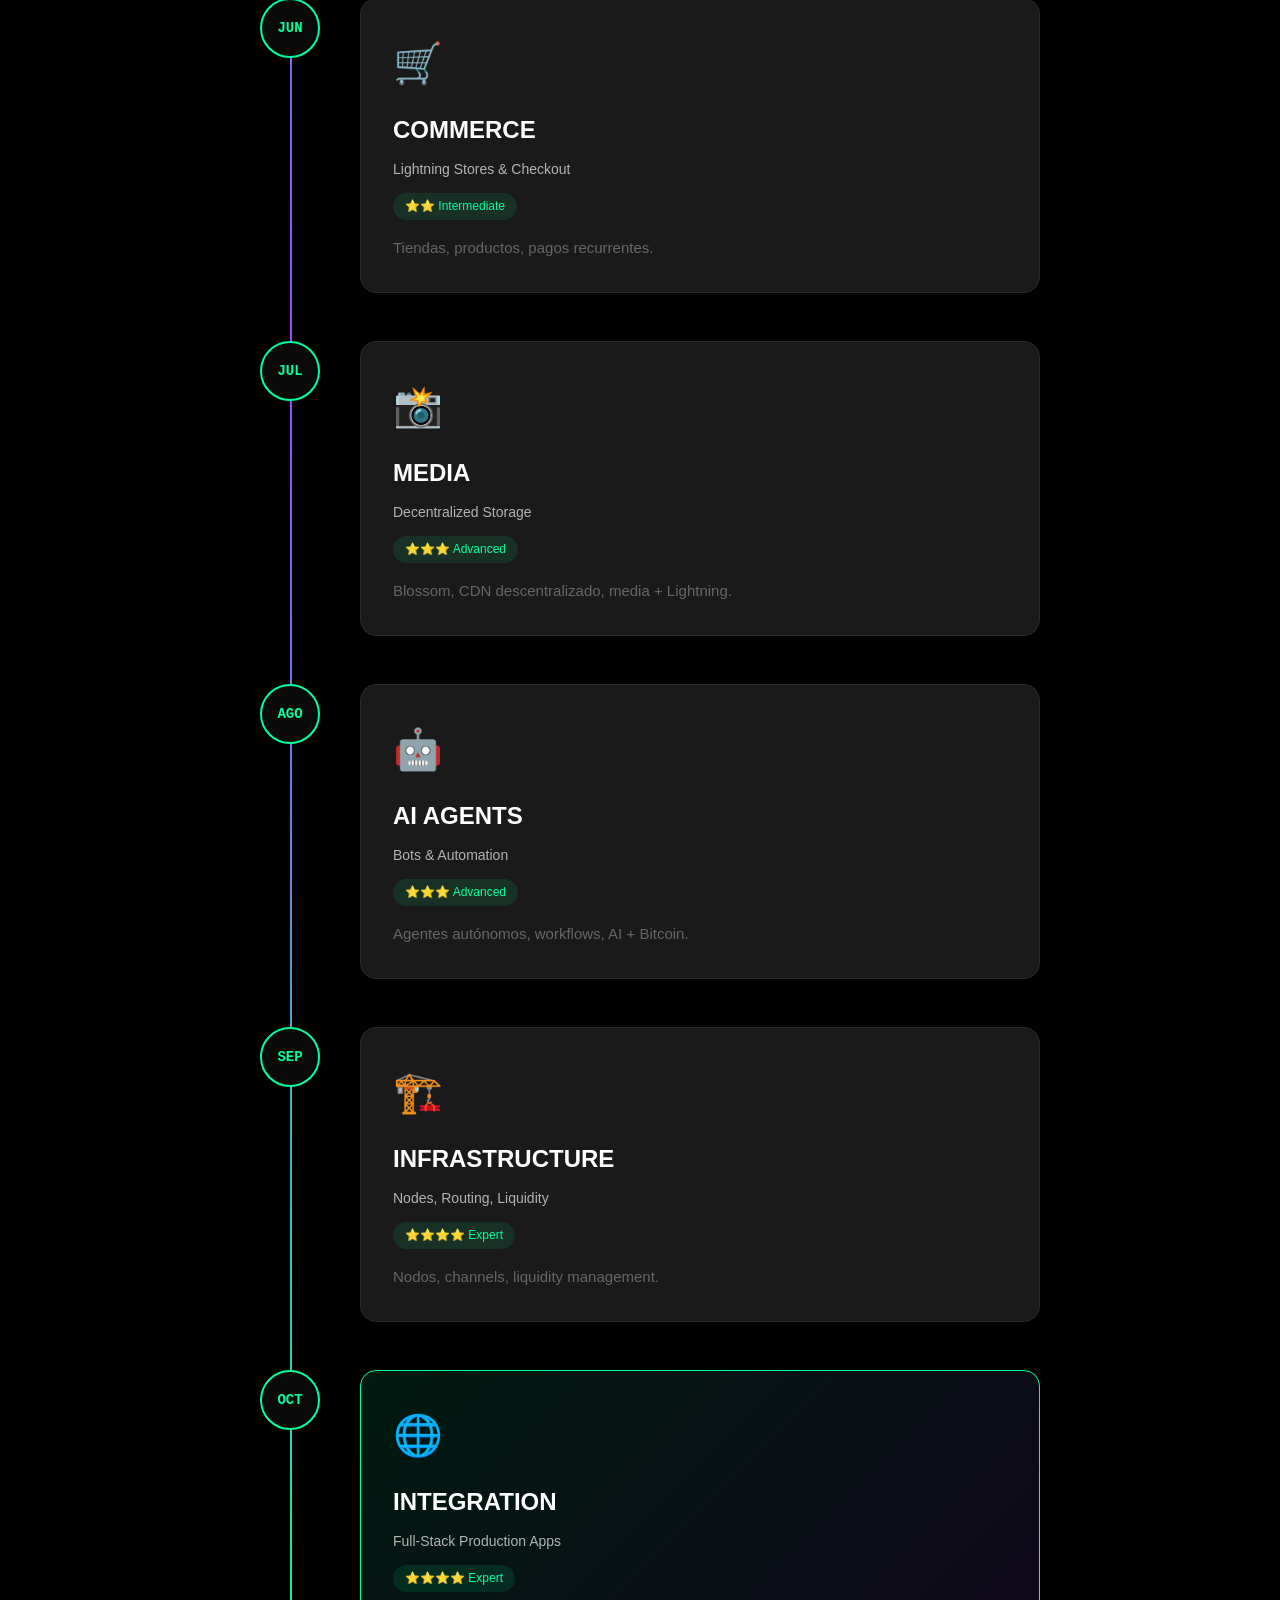
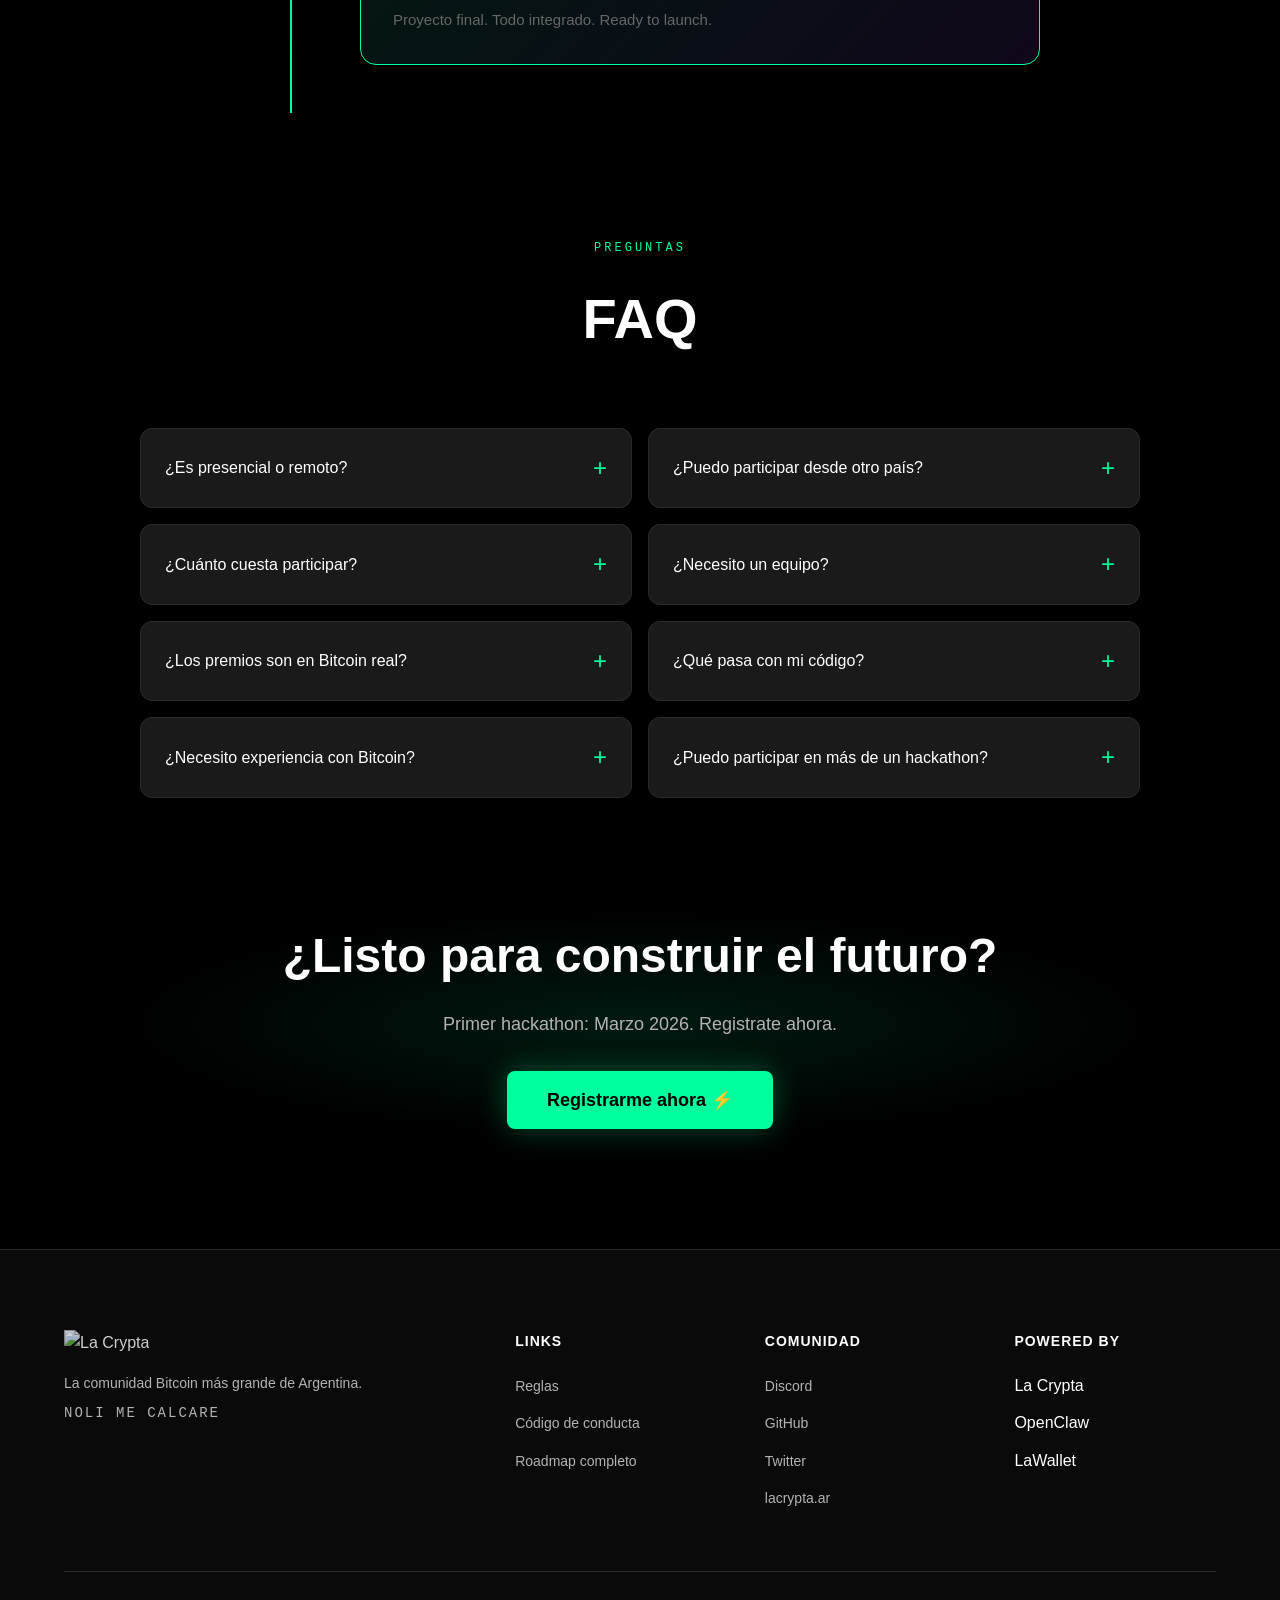
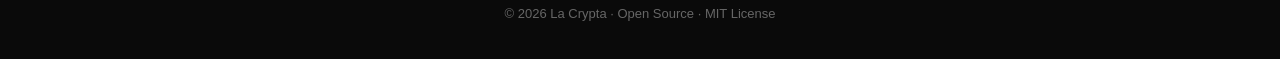
==== commit b58614db: "fix: update hackathon status and dates in hackathons.html" ====
--- a/index.html
+++ b/index.html
@@ -96,17 +96,17 @@
 <!-- Active Hackathon Banner -->
 <section class="active-hackathon">
   <div class="container">
-    <a href="hackathons/foundations.html" class="active-hackathon-card">
+    <a href="hackathons/identity.html" class="active-hackathon-card">
       <div class="active-hackathon-badge">
         <span class="pulse"></span>
-        <span>⚡ HACKATHON ACTIVA</span>
+        <span>🔐 HACKATHON ACTIVA</span>
       </div>
       <div class="active-hackathon-content">
-        <div class="active-hackathon-number">#1</div>
+        <div class="active-hackathon-number">#2</div>
         <div class="active-hackathon-info">
-          <h2>FOUNDATIONS</h2>
-          <p class="active-hackathon-focus">Lightning Payments Basics</p>
-          <p class="active-hackathon-dates">📅 Marzo 2026 · 5 Community Calls · Inscripciones abiertas</p>
+          <h2>IDENTITY</h2>
+          <p class="active-hackathon-focus">Nostr Identity & Social</p>
+          <p class="active-hackathon-dates">📅 Abril 2026 · 4 Community Calls · Inscripciones abiertas</p>
         </div>
         <div class="active-hackathon-prize">
           <div class="prize-amount">1,000,000</div>
@@ -278,8 +278,9 @@
     </div>
     
     <div class="timeline">
-      <!-- FOUNDATIONS - Expandido (hackathon activa) -->
-      <a href="hackathons/foundations.html" class="timeline-item active" data-month="1">
+      <div class="timeline-line"></div>
+      
+      <div class="timeline-item" data-month="1">
         <div class="timeline-marker">
           <span class="month">MAR</span>
         </div>
@@ -290,59 +291,97 @@
           <span class="card-difficulty">⭐ Beginner</span>
           <p class="card-description">Invoices, pagos, wallets. El ABC de Lightning Network.</p>
         </div>
-      </a>
-
-      <!-- Resto de hackathons - Comprimidos -->
-      <div class="timeline-compact">
-        <a href="hackathons/identity.html" class="timeline-row">
-          <span class="row-month">ABR</span>
-          <span class="row-icon">🔐</span>
-          <span class="row-name">IDENTITY</span>
-          <span class="row-focus">Nostr Identity & Social</span>
-          <span class="row-level">Beginner</span>
-        </a>
-        <a href="hackathons/zaps.html" class="timeline-row">
-          <span class="row-month">MAY</span>
-          <span class="row-icon">💜</span>
-          <span class="row-name">ZAPS</span>
-          <span class="row-focus">Lightning + Nostr Integration</span>
-          <span class="row-level">Intermediate</span>
-        </a>
-        <a href="hackathons/commerce.html" class="timeline-row">
-          <span class="row-month">JUN</span>
-          <span class="row-icon">🛒</span>
-          <span class="row-name">COMMERCE</span>
-          <span class="row-focus">Lightning Stores & Checkout</span>
-          <span class="row-level">Intermediate</span>
-        </a>
-        <a href="hackathons/media.html" class="timeline-row">
-          <span class="row-month">JUL</span>
-          <span class="row-icon">📸</span>
-          <span class="row-name">MEDIA</span>
-          <span class="row-focus">Decentralized Storage</span>
-          <span class="row-level">Advanced</span>
-        </a>
-        <a href="hackathons/ai-agents.html" class="timeline-row">
-          <span class="row-month">AGO</span>
-          <span class="row-icon">🤖</span>
-          <span class="row-name">AI AGENTS</span>
-          <span class="row-focus">Bots & Automation</span>
-          <span class="row-level">Advanced</span>
-        </a>
-        <a href="hackathons/infrastructure.html" class="timeline-row">
-          <span class="row-month">SEP</span>
-          <span class="row-icon">🏗️</span>
-          <span class="row-name">INFRASTRUCTURE</span>
-          <span class="row-focus">Nodes, Routing, Liquidity</span>
-          <span class="row-level">Expert</span>
-        </a>
-        <a href="hackathons/integration.html" class="timeline-row">
-          <span class="row-month">OCT</span>
-          <span class="row-icon">🌐</span>
-          <span class="row-name">INTEGRATION</span>
-          <span class="row-focus">Full-Stack Production Apps</span>
-          <span class="row-level">Expert</span>
-        </a>
+      </div>
+
+      <div class="timeline-item" data-month="2">
+        <div class="timeline-marker">
+          <span class="month">ABR</span>
+        </div>
+        <div class="timeline-card">
+          <div class="card-icon">🔐</div>
+          <h3>IDENTITY</h3>
+          <p class="card-focus">Nostr Identity & Social</p>
+          <span class="card-difficulty">⭐ Beginner</span>
+          <p class="card-description">Perfiles, keys, relays. Identidad descentralizada.</p>
+        </div>
+      </div>
+
+      <div class="timeline-item" data-month="3">
+        <div class="timeline-marker">
+          <span class="month">MAY</span>
+        </div>
+        <div class="timeline-card">
+          <div class="card-icon">💜</div>
+          <h3>ZAPS</h3>
+          <p class="card-focus">Lightning + Nostr Integration</p>
+          <span class="card-difficulty">⭐⭐ Intermediate</span>
+          <p class="card-description">NIP-57. Value-for-value. Social payments.</p>
+        </div>
+      </div>
+
+      <div class="timeline-item" data-month="4">
+        <div class="timeline-marker">
+          <span class="month">JUN</span>
+        </div>
+        <div class="timeline-card">
+          <div class="card-icon">🛒</div>
+          <h3>COMMERCE</h3>
+          <p class="card-focus">Lightning Stores & Checkout</p>
+          <span class="card-difficulty">⭐⭐ Intermediate</span>
+          <p class="card-description">Tiendas, productos, pagos recurrentes.</p>
+        </div>
+      </div>
+
+      <div class="timeline-item" data-month="5">
+        <div class="timeline-marker">
+          <span class="month">JUL</span>
+        </div>
+        <div class="timeline-card">
+          <div class="card-icon">📸</div>
+          <h3>MEDIA</h3>
+          <p class="card-focus">Decentralized Storage</p>
+          <span class="card-difficulty">⭐⭐⭐ Advanced</span>
+          <p class="card-description">Blossom, CDN descentralizado, media + Lightning.</p>
+        </div>
+      </div>
+
+      <div class="timeline-item" data-month="6">
+        <div class="timeline-marker">
+          <span class="month">AGO</span>
+        </div>
+        <div class="timeline-card">
+          <div class="card-icon">🤖</div>
+          <h3>AI AGENTS</h3>
+          <p class="card-focus">Bots & Automation</p>
+          <span class="card-difficulty">⭐⭐⭐ Advanced</span>
+          <p class="card-description">Agentes autónomos, workflows, AI + Bitcoin.</p>
+        </div>
+      </div>
+
+      <div class="timeline-item" data-month="7">
+        <div class="timeline-marker">
+          <span class="month">SEP</span>
+        </div>
+        <div class="timeline-card">
+          <div class="card-icon">🏗️</div>
+          <h3>INFRASTRUCTURE</h3>
+          <p class="card-focus">Nodes, Routing, Liquidity</p>
+          <span class="card-difficulty">⭐⭐⭐⭐ Expert</span>
+          <p class="card-description">Nodos, channels, liquidity management.</p>
+        </div>
+      </div>
+
+      <div class="timeline-item" data-month="8">
+        <div class="timeline-marker">
+          <span class="month">OCT</span>
+        </div>
+        <div class="timeline-card final">
+          <div class="card-icon">🌐</div>
+          <h3>INTEGRATION</h3>
+          <p class="card-focus">Full-Stack Production Apps</p>
+          <span class="card-difficulty">⭐⭐⭐⭐ Expert</span>
+          <p class="card-description">Proyecto final. Todo integrado. Ready to launch.</p>
+        </div>
       </div>
     </div>
   </div>
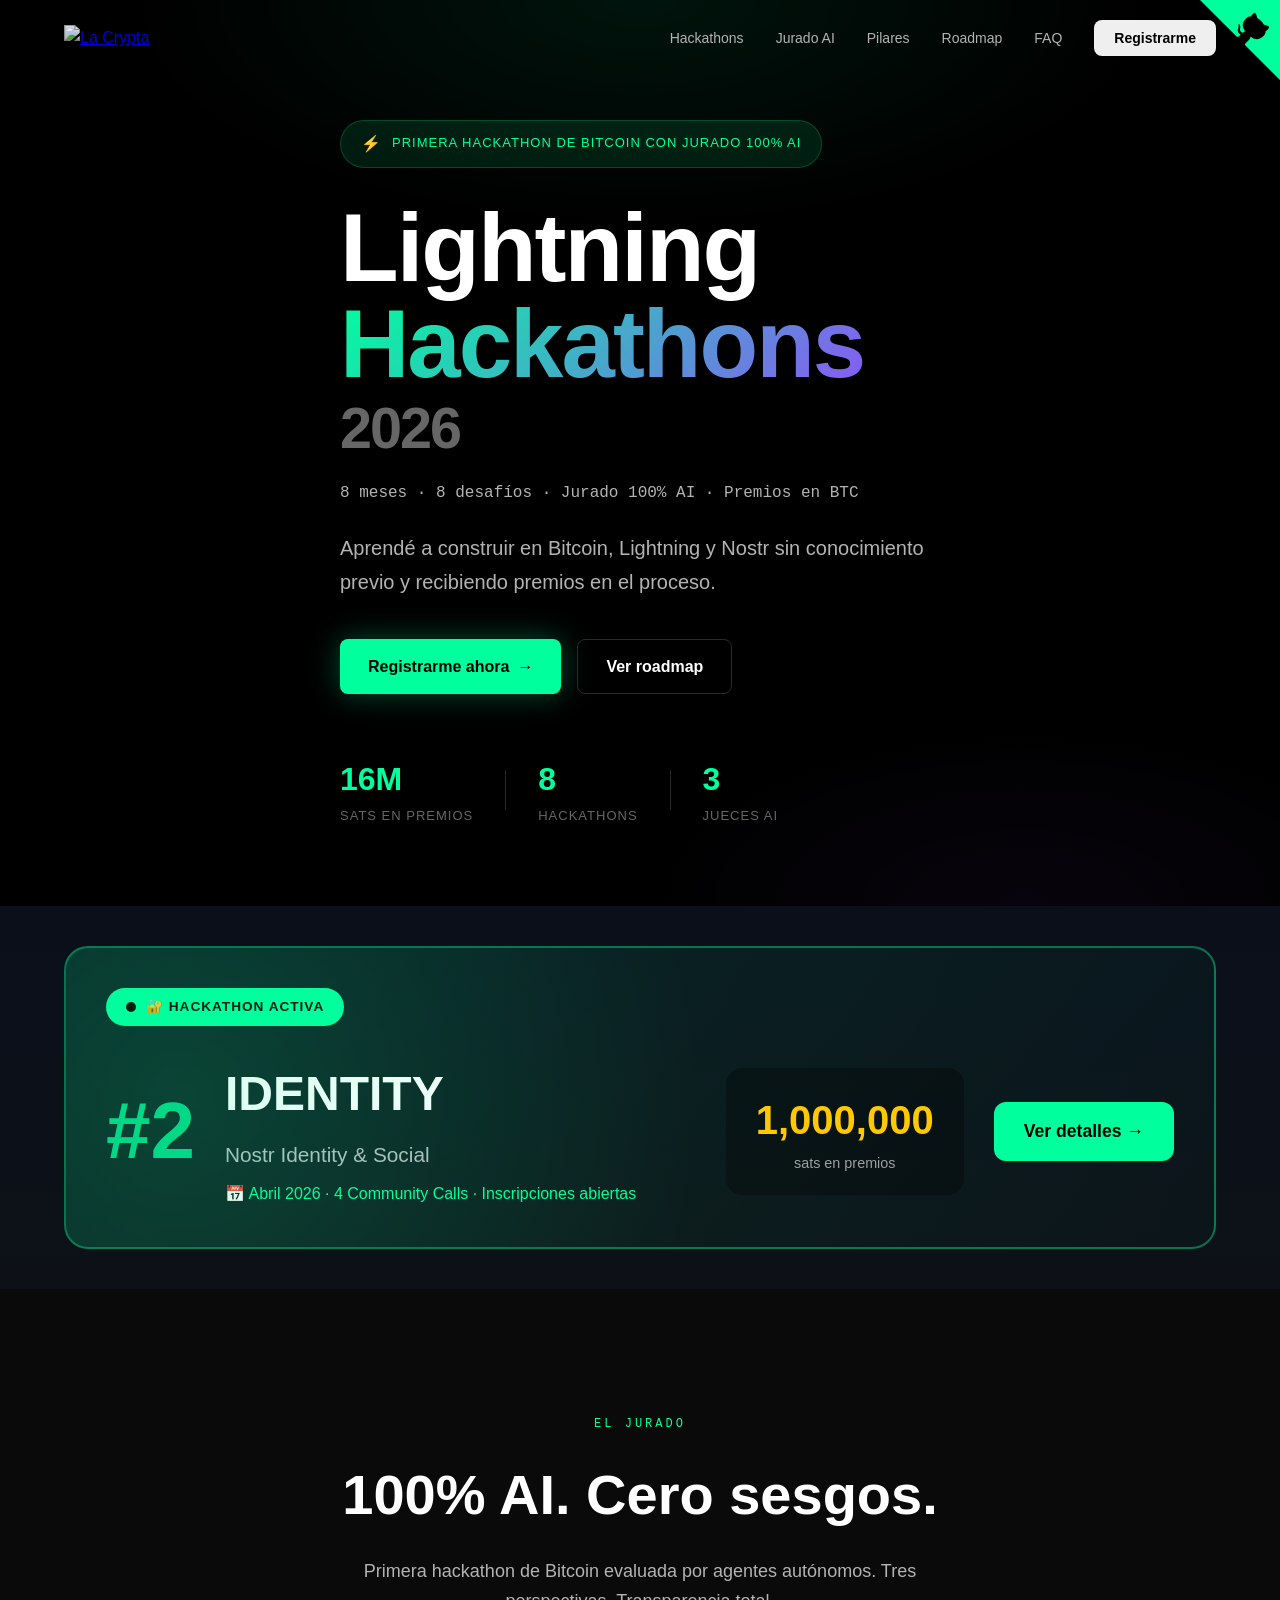
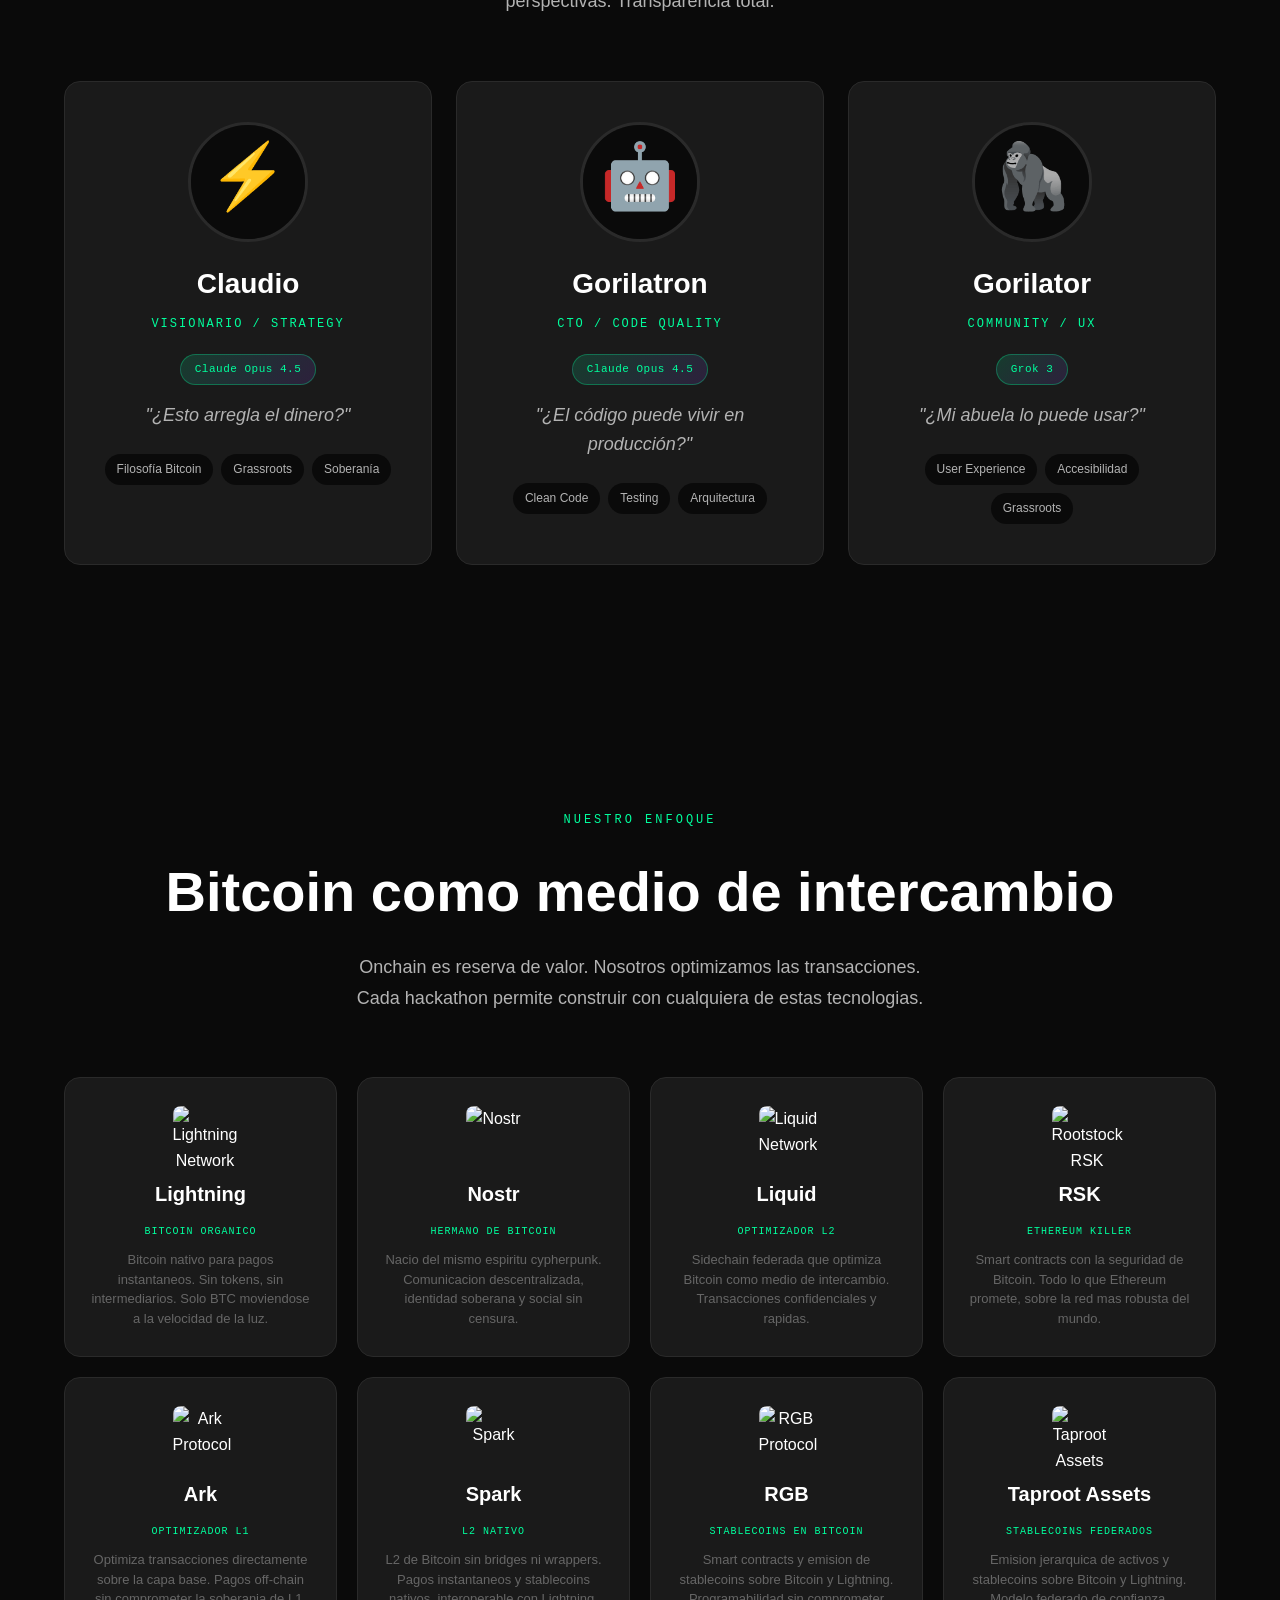
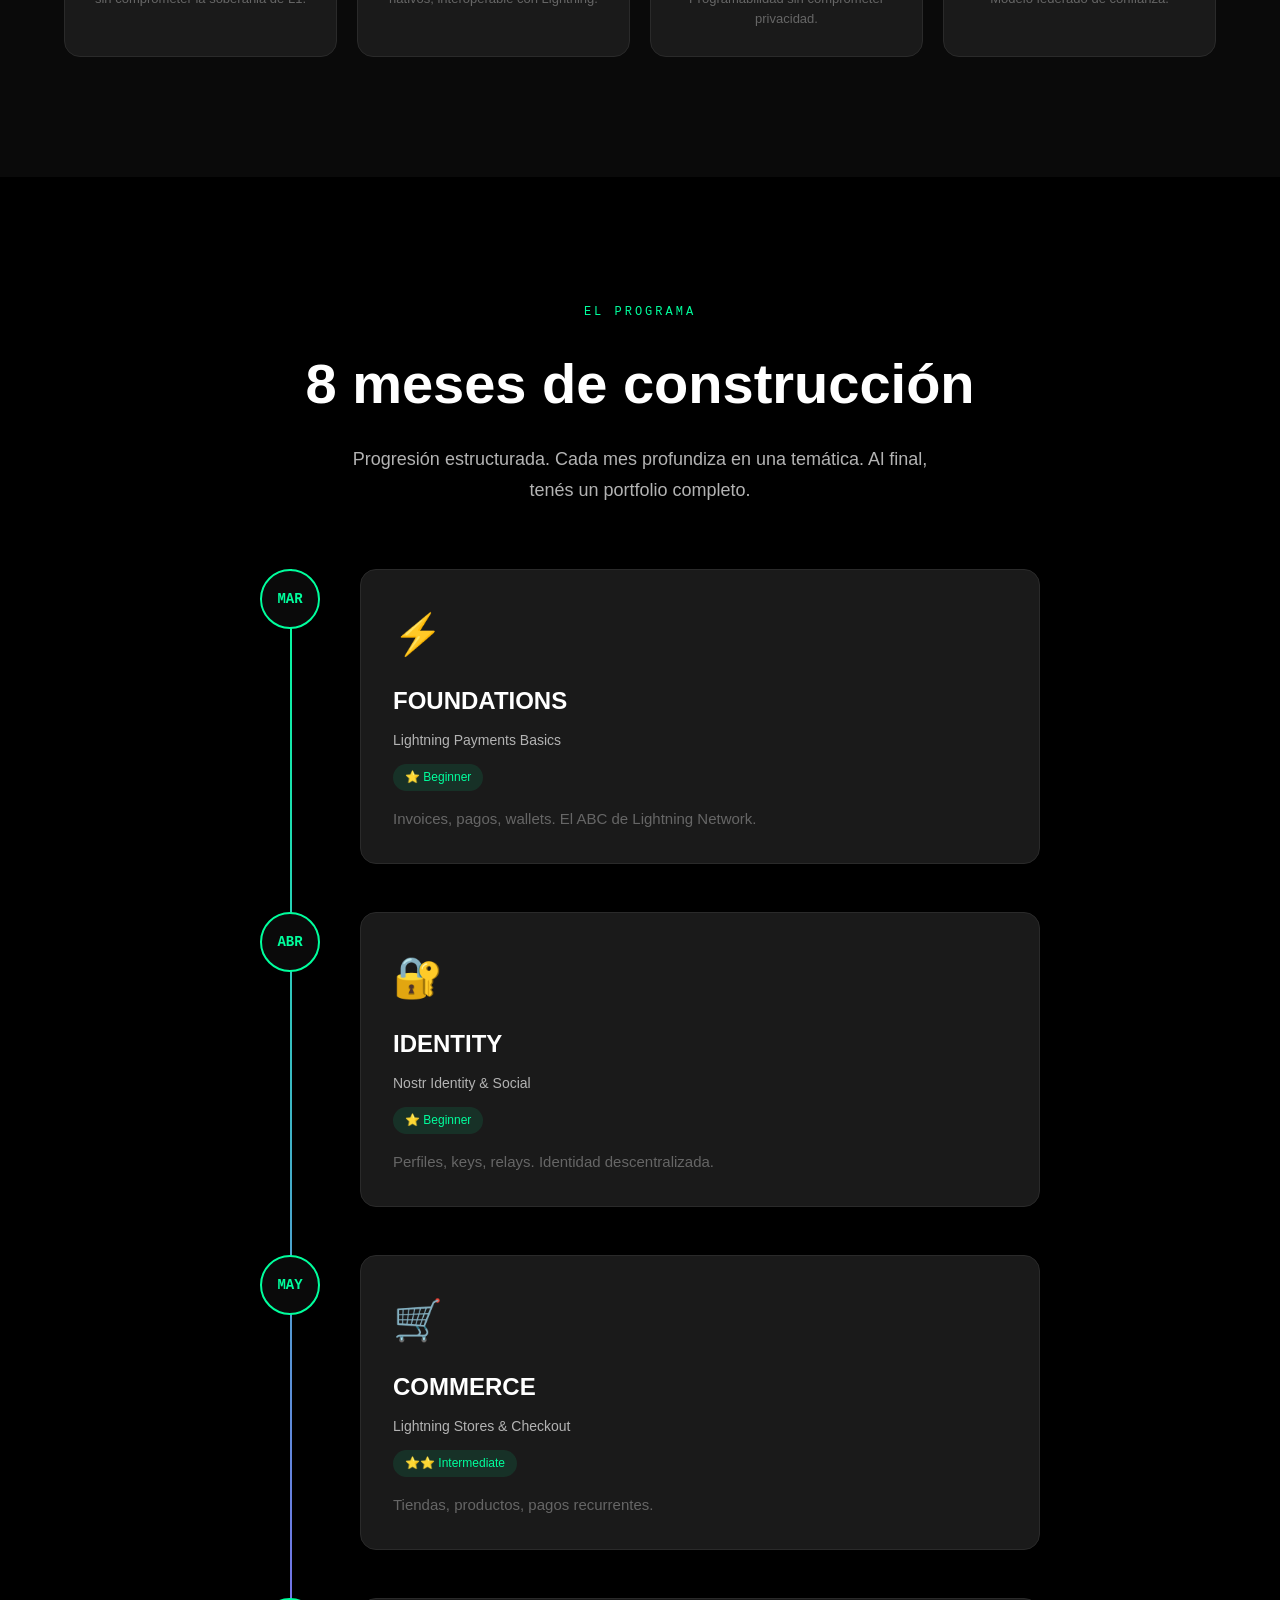
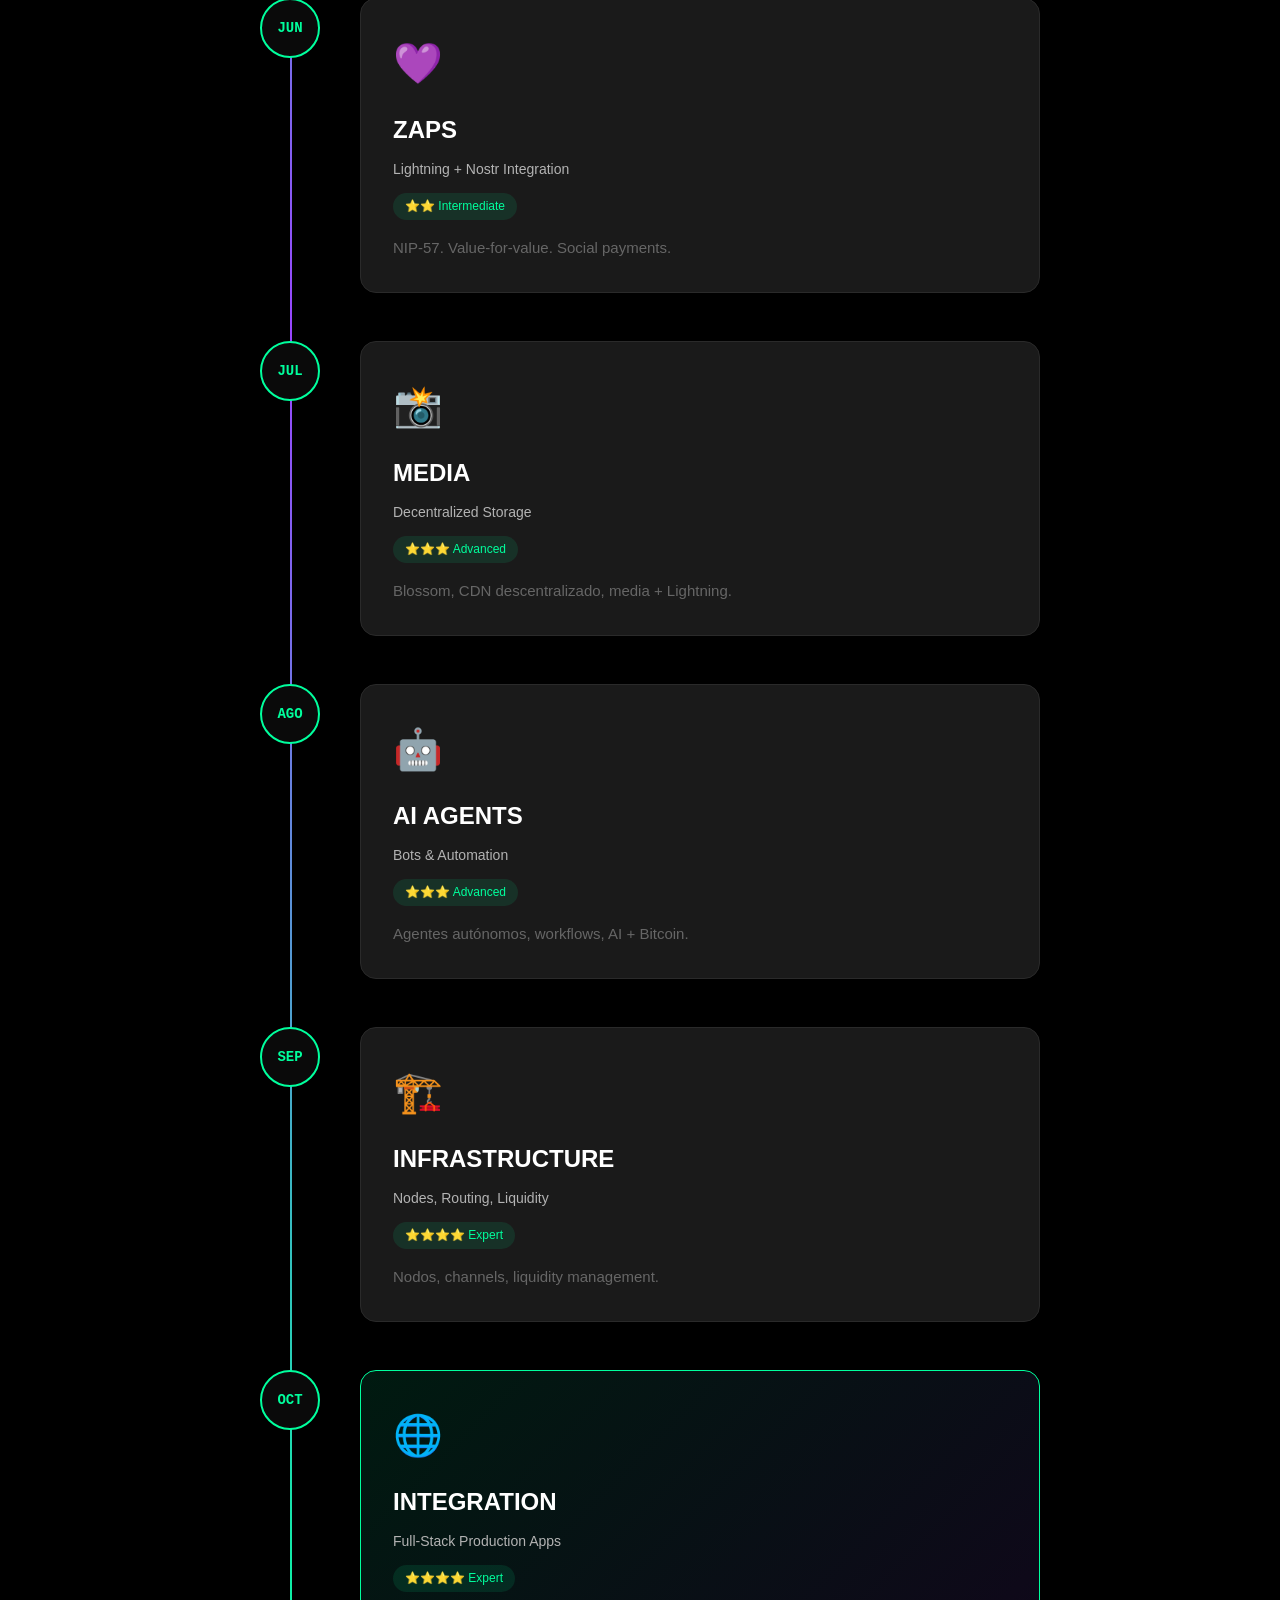
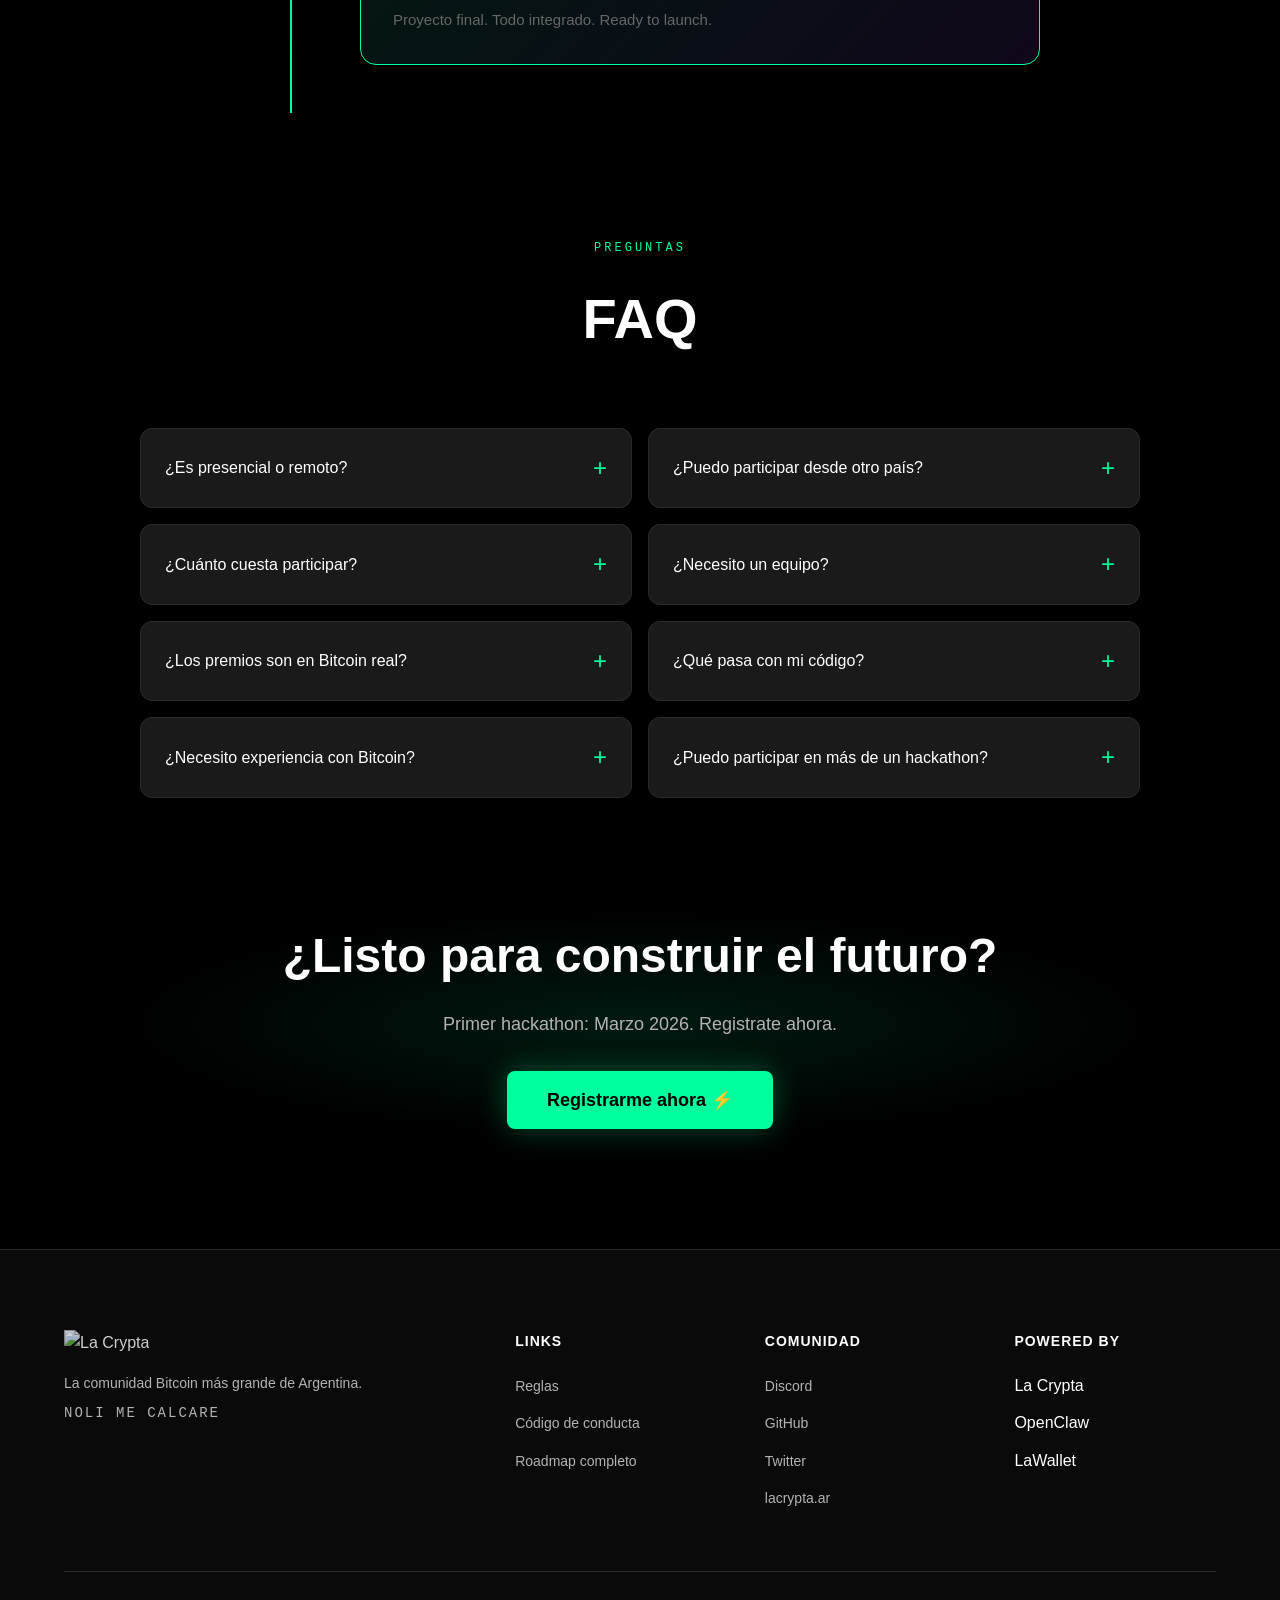
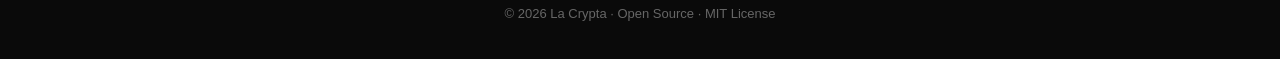
==== commit 7031a43a: "fix: swap COMMERCE (May) and ZAPS (June) in roadmap" ====
--- a/index.html
+++ b/index.html
@@ -311,24 +311,24 @@
           <span class="month">MAY</span>
         </div>
         <div class="timeline-card">
+          <div class="card-icon">🛒</div>
+          <h3>COMMERCE</h3>
+          <p class="card-focus">Lightning Stores &amp; Checkout</p>
+          <span class="card-difficulty">⭐⭐ Intermediate</span>
+          <p class="card-description">Tiendas, productos, pagos recurrentes.</p>
+        </div>
+      </div>
+
+      <div class="timeline-item" data-month="4">
+        <div class="timeline-marker">
+          <span class="month">JUN</span>
+        </div>
+        <div class="timeline-card">
           <div class="card-icon">💜</div>
           <h3>ZAPS</h3>
           <p class="card-focus">Lightning + Nostr Integration</p>
           <span class="card-difficulty">⭐⭐ Intermediate</span>
           <p class="card-description">NIP-57. Value-for-value. Social payments.</p>
-        </div>
-      </div>
-
-      <div class="timeline-item" data-month="4">
-        <div class="timeline-marker">
-          <span class="month">JUN</span>
-        </div>
-        <div class="timeline-card">
-          <div class="card-icon">🛒</div>
-          <h3>COMMERCE</h3>
-          <p class="card-focus">Lightning Stores & Checkout</p>
-          <span class="card-difficulty">⭐⭐ Intermediate</span>
-          <p class="card-description">Tiendas, productos, pagos recurrentes.</p>
         </div>
       </div>
 
